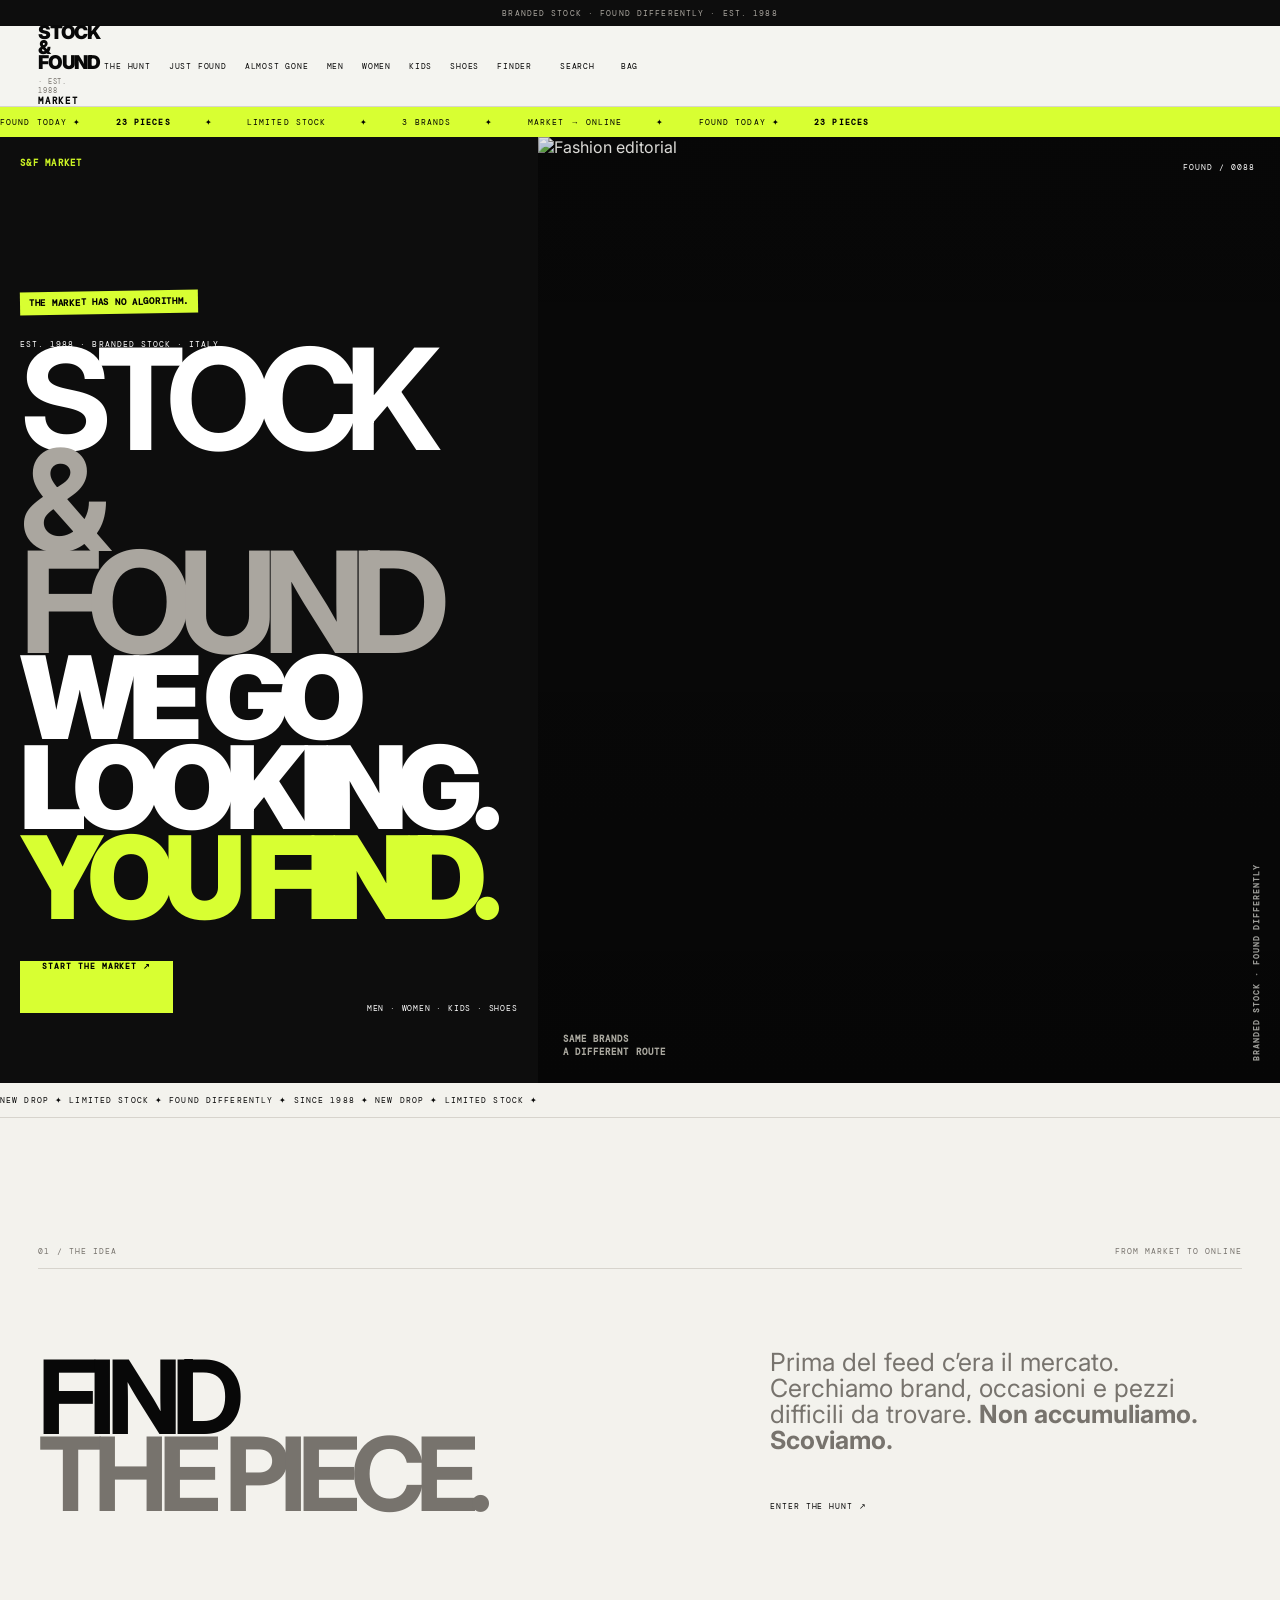
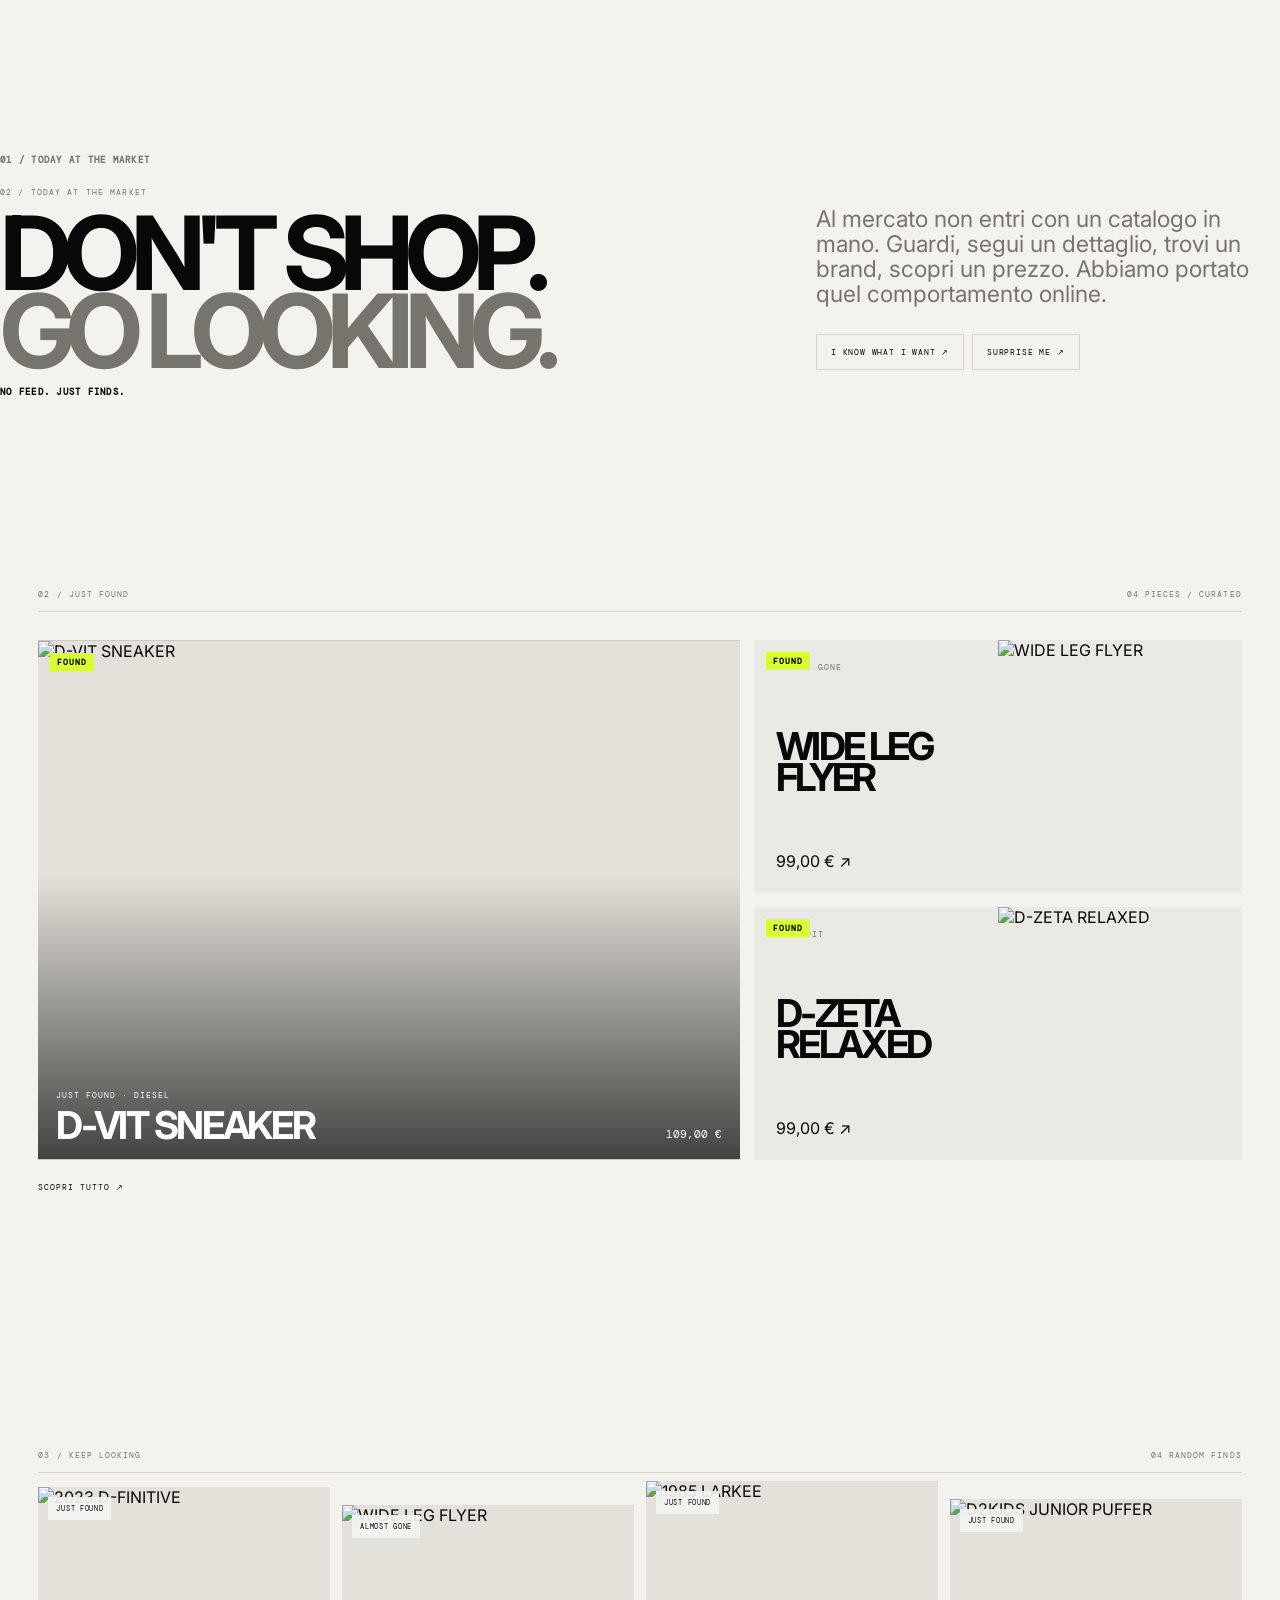
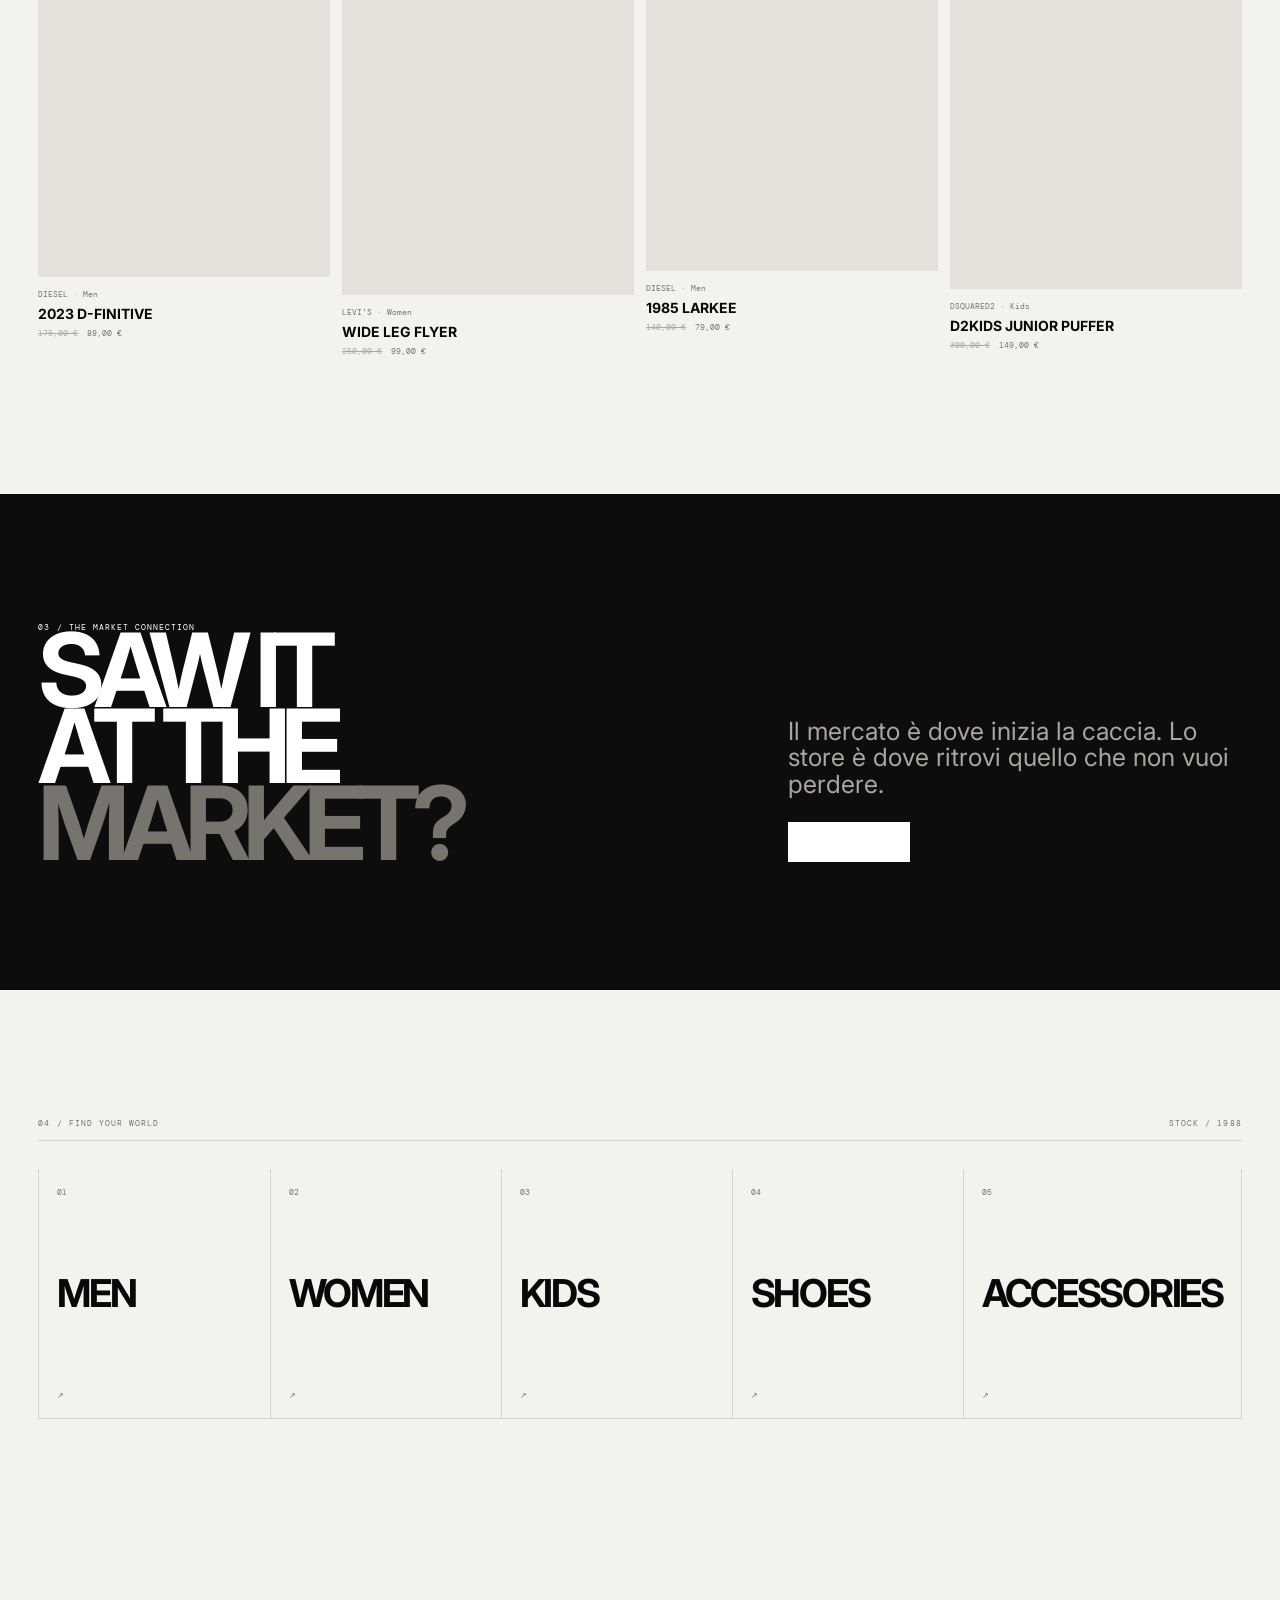
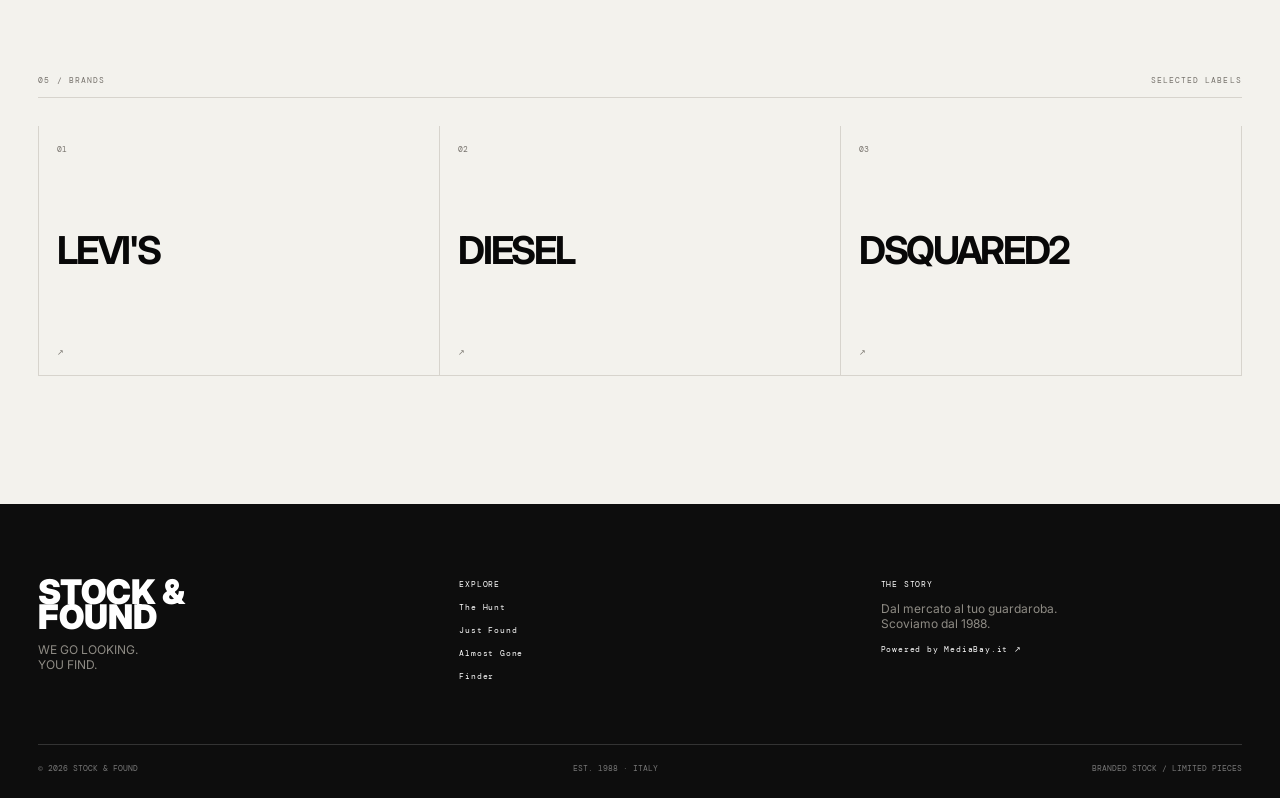
==== index.html @ 5abc628b "Remove standalone 88 brand code" ====
<!doctype html><html lang="it"><head><meta charset="utf-8"><meta name="viewport" content="width=device-width,initial-scale=1,viewport-fit=cover"><meta name="description" content="STOCK & FOUND 88 — Branded stock. Found differently."><title>STOCK & FOUND 88 — Found Differently</title><link rel="stylesheet" href="styles.css?v=88.10"><link rel="stylesheet" href="market.css?v=89.1"><link rel="stylesheet" href="market-v2.css?v=90.1"><link rel="stylesheet" href="personality-01.css?v=91.1"><link rel="stylesheet" href="home-market-v1.css?v=92.1"><link rel="stylesheet" href="no-88.css?v=93.1"></head><body data-page="home"><div id="header"></div><main><section class="hero"><div class="hero-copy"><div class="eyebrow">EST. 1988 · BRANDED STOCK · ITALY</div><div><h1>STOCK<br><span>&amp; FOUND <em>88</em></span></h1><p>WE GO LOOKING.<br><strong>YOU FIND.</strong></p></div><div class="hero-bottom"><a class="btn light" href="shop.html">START THE HUNT ↗</a><span>MEN · WOMEN · KIDS · SHOES</span></div></div><a class="hero-img" href="shop.html"><img src="https://images.unsplash.com/photo-1529139574466-a303027c1d8b?auto=format&amp;fit=crop&amp;w=1800&amp;q=90" alt="Fashion editorial"><span class="hero-code">FOUND / 0088</span><span class="hero-tag">SAME BRANDS<br>A DIFFERENT ROUTE</span></a></section><div class="marquee"><div>NEW DROP ✦ LIMITED STOCK ✦ FOUND DIFFERENTLY ✦ SINCE 1988 ✦ NEW DROP ✦ LIMITED STOCK ✦</div></div><section class="section wrap"><div class="line"><span>01 / THE IDEA</span><span>FROM MARKET TO ONLINE</span></div><div class="manifesto"><div><h2>FIND<br><em>THE PIECE.</em></h2></div><div><p>Prima del feed c’era il mercato. Cerchiamo brand, occasioni e pezzi difficili da trovare. <strong>Non accumuliamo. Scoviamo.</strong></p><a class="arrow" href="shop.html">ENTER THE HUNT ↗</a></div></div></section><section class="section wrap drop"><div class="line"><span>02 / JUST FOUND</span><span id="featuredCount">00 PIECES</span></div><div id="featured" class="grid"></div><div><a class="arrow" href="shop.html">SCOPRI TUTTO ↗</a></div></section><section class="darkband"><div class="wrap darkband-inner"><div><div class="eyebrow">03 / THE MARKET CONNECTION</div><h2>SAW IT<br>AT THE <em>MARKET?</em></h2></div><div><p>Il mercato è dove inizia la caccia. Lo store è dove ritrovi quello che non vuoi perdere.</p><a class="btn light" href="shop.html">KEEP LOOKING ↗</a></div></div></section><section class="section wrap"><div class="line"><span>04 / FIND YOUR WORLD</span><span>STOCK / 1988</span></div><div class="category-grid"><a href="shop.html?cat=Men"><span>01</span><b>MEN</b><i>↗</i></a><a href="shop.html?cat=Women"><span>02</span><b>WOMEN</b><i>↗</i></a><a href="shop.html?cat=Kids"><span>03</span><b>KIDS</b><i>↗</i></a><a href="shop.html?cat=Shoes"><span>04</span><b>SHOES</b><i>↗</i></a><a href="shop.html?cat=Accessories"><span>05</span><b>ACCESSORIES</b><i>↗</i></a></div></section><section class="section wrap"><div class="line"><span>05 / BRANDS</span><span>SELECTED LABELS</span></div><div id="brandWall" class="category-grid" style="grid-template-columns:repeat(3,1fr)"></div></section><section class="split"><div class="image"><img src="https://images.unsplash.com/photo-1551488831-00ddcb6c6bd3?auto=format&amp;fit=crop&amp;w=1400&amp;q=88" alt="Clothing rack"></div><div class="copy"><div class="eyebrow">06 / SINCE 1988</div><h2>CERCARE.<br>TROVARE.<br><em>SELEZIONARE.</em></h2><p>Dal 1988 cerchiamo cose che meritano di essere trovate. A volte al mercato. A volte online. La caccia è la stessa.</p><span class="stamp">WE GO LOOKING / YOU FIND / EST. 1988</span></div></section><section class="closing wrap"><div class="eyebrow">07 / STOCK &amp; FOUND 88</div><h2>GOOD BRANDS.<br><em>BETTER FINDS.</em></h2><p>Non sai cosa stai cercando? Perfetto. È spesso così che trovi qualcosa di meglio.</p><a class="btn dark" href="finder.html">OPEN THE FINDER ↗</a></section><section class="newsletter"><div class="wrap newsletter-inner"><div><div class="eyebrow">08 / THE FIND LIST</div><h2>DON’T MISS<br>THE NEXT FIND.</h2><p>Nuovi finds, pezzi limitati e cose che spariscono velocemente.</p></div><form id="newsletterForm"><label>EMAIL<input type="email" required placeholder="your@email.com"></label><button class="btn light" type="submit">SHOW ME THE FINDS ↗</button><small id="newsletterMsg"></small></form></div></section></main><div id="footer"></div><div id="overlay" class="overlay"></div><aside id="cart" class="cart"></aside><script src="js/app.js?v=88.10"></script><script src="js/market.js?v=89.1"></script><script src="js/market-v2.js?v=90.1"></script><script src="js/personality-01.js?v=91.1"></script><script src="js/home-market-v1.js?v=92.1"></script><script src="js/no-88.js?v=93.1"></script></body></html>
---- styles.css ----
@import url('https://fonts.googleapis.com/css2?family=DM+Mono:wght@400;500&family=Inter:wght@400;600;700;800;900&display=swap');
:root{--paper:#f4f4f0;--ink:#0d0d0d;--muted:#77736d;--line:#d7d4cd;--soft:#ebe9e3;--pad:clamp(16px,3vw,48px);--max:1500px}*{box-sizing:border-box}html{scroll-behavior:smooth}body{margin:0;background:var(--paper);color:var(--ink);font-family:Inter,Arial,sans-serif}body.lock{overflow:hidden}a{color:inherit;text-decoration:none}button,input,select,textarea{font:inherit}.wrap{width:min(calc(100% - 2*var(--pad)),var(--max));margin:auto}.utility{background:var(--ink);color:#aaa69f;padding:8px var(--pad);text-align:center;font:8px 'DM Mono';letter-spacing:.14em}.header{position:sticky;top:0;z-index:50;background:rgba(244,244,240,.96);backdrop-filter:blur(14px);border-bottom:1px solid var(--line)}.head{width:min(calc(100% - 2*var(--pad)),var(--max));margin:auto;min-height:76px;display:grid;grid-template-columns:44px auto 1fr auto;gap:22px;align-items:center}.menu{display:none;border:0;background:none;font-size:20px}.logo{font-weight:900;font-size:19px;line-height:.78;letter-spacing:-.07em}.logo small{display:block;margin-top:7px;font:7px 'DM Mono';letter-spacing:.1em;color:var(--muted)}.nav{display:flex;justify-content:flex-end;gap:18px;flex-wrap:wrap}.nav a,.actions button{border:0;background:none;font:8px 'DM Mono';letter-spacing:.1em}.actions{display:flex;gap:14px}.hero{display:grid;grid-template-columns:42% 58%;min-height:calc(100svh - 76px)}.hero-copy{padding:clamp(28px,4vw,70px) var(--pad);background:var(--ink);color:#fff;display:flex;flex-direction:column;justify-content:space-between}.eyebrow,.line{font:8px 'DM Mono';letter-spacing:.13em}.hero h1{font-size:clamp(70px,11vw,180px);line-height:.72;letter-spacing:-.1em;margin:0}.hero h1 span{color:#aaa69f}.hero h1 em{font-style:normal;color:#fff}.hero-copy p{font-size:clamp(20px,2.2vw,34px);line-height:.95;max-width:580px;margin:35px 0}.hero-copy p strong{color:#aaa69f}.hero-bottom{display:flex;justify-content:space-between;gap:20px;align-items:end;font:8px 'DM Mono';letter-spacing:.1em}.hero-img{position:relative;overflow:hidden}.hero-img img{width:100%;height:100%;object-fit:cover;filter:saturate(.82)}.hero-img:after{content:'';position:absolute;inset:0;background:linear-gradient(180deg,rgba(0,0,0,.1),transparent 45%,rgba(0,0,0,.25))}.hero-code,.hero-tag{position:absolute;z-index:2;color:#fff;font:8px 'DM Mono';letter-spacing:.12em}.hero-code{top:25px;right:25px}.hero-tag{bottom:25px;left:25px}.btn{display:inline-flex;justify-content:center;gap:12px;padding:15px 18px;border:0;font:8px 'DM Mono';letter-spacing:.12em}.btn.light{background:#fff}.btn.dark{background:var(--ink);color:#fff}.marquee{overflow:hidden;white-space:nowrap;border-bottom:1px solid var(--line)}.marquee div{display:inline-block;padding:12px 0;font:8px 'DM Mono';letter-spacing:.14em;animation:m 30s linear infinite}@keyframes m{to{transform:translateX(-50%)}}.section{padding:clamp(75px,10vw,145px) 0}.line{display:flex;justify-content:space-between;border-bottom:1px solid var(--line);padding-bottom:12px;color:var(--muted)}.manifesto{display:grid;grid-template-columns:1fr .75fr;gap:8vw;margin-top:55px;align-items:end}.manifesto h2,.darkband h2,.split h2,.closing h2,.finder h1{font-size:clamp(60px,8vw,130px);line-height:.75;letter-spacing:-.09em;margin:0}.manifesto h2 em,.darkband h2 em,.split h2 em,.closing h2 em,.finder h1 em{font-style:normal;color:var(--muted)}.manifesto p,.darkband p,.split p,.finder-copy p{font-size:clamp(18px,2vw,25px);line-height:1.05;color:var(--muted)}.arrow{display:inline-block;margin-top:22px;font:8px 'DM Mono';letter-spacing:.12em}.grid{display:grid;grid-template-columns:repeat(4,1fr);gap:14px}.drop .grid{margin-top:40px}.media{position:relative;aspect-ratio:4/5;background:#e4e1da;overflow:hidden}.media img{width:100%;height:100%;object-fit:cover;transition:.5s}.card:hover img{transform:scale(1.04)}.badge{position:absolute;left:10px;top:10px;background:rgba(244,244,240,.92);padding:7px 8px;font:7px 'DM Mono';letter-spacing:.1em}.meta{padding:12px 0 28px}.meta small,.meta span{display:block;font:8px 'DM Mono';color:var(--muted)}.meta strong{display:block;margin:6px 0;font-size:14px}.meta del{margin-right:9px;color:#aaa}.darkband{background:var(--ink);color:#fff;padding:clamp(80px,10vw,150px) 0}.darkband-inner{display:grid;grid-template-columns:1fr .7fr;gap:8vw;align-items:end}.darkband p{color:#aaa69f}.category-grid{display:grid;grid-template-columns:repeat(5,1fr);border-left:1px solid var(--line);margin-top:28px}.category-grid a{min-height:250px;padding:18px;border-right:1px solid var(--line);border-bottom:1px solid var(--line);display:flex;flex-direction:column;justify-content:space-between}.category-grid span,.category-grid i{font:8px 'DM Mono';color:var(--muted)}.category-grid b{font-size:clamp(22px,3vw,44px);letter-spacing:-.06em}.split{display:grid;grid-template-columns:1fr 1fr}.split .image{min-height:680px}.split .image img{width:100%;height:100%;object-fit:cover}.split .copy{padding:clamp(55px,8vw,120px);background:var(--soft);display:flex;flex-direction:column;justify-content:center}.stamp{margin-top:45px;font:8px 'DM Mono';letter-spacing:.12em;color:var(--muted)}.closing{padding:clamp(80px,11vw,160px)}.newsletter{background:var(--ink);color:#fff;padding:clamp(80px,10vw,150px)}.newsletter-inner{display:grid;grid-template-columns:1fr .7fr;gap:8vw;align-items:end}.newsletter h2{font-size:clamp(58px,8vw,125px);line-height:.76;letter-spacing:-.08em}.newsletter p{color:#aaa69f;font-size:20px}.newsletter form{display:grid;gap:20px}.newsletter label,.checkout label,.finder-form label{font:8px 'DM Mono';letter-spacing:.1em}.newsletter input,.checkout input,.checkout textarea,.finder-form select,.finder-form input{width:100%;border:0;border-bottom:1px solid #555;background:transparent;padding:13px 0;outline:0}.newsletter input{color:#fff}.foot{background:#0d0d0d;color:#fff;padding:75px var(--pad) 25px}.footgrid{width:min(100%,var(--max));margin:auto;display:grid;grid-template-columns:1fr 1fr 1fr;gap:60px}.footbrand{font-weight:900;font-size:34px;line-height:.75}.foot p{color:#8e8b84;font-size:12px}.foot small,.foot a{display:block;font:8px 'DM Mono';letter-spacing:.1em}.foot a{margin-top:13px}.footbottom{width:min(100%,var(--max));margin:60px auto 0;border-top:1px solid #333;padding-top:18px;display:flex;justify-content:space-between;color:#777;font:8px 'DM Mono'}.overlay{position:fixed;inset:0;background:rgba(0,0,0,.45);z-index:90;opacity:0;visibility:hidden}.overlay.open{opacity:1;visibility:visible}.cart{position:fixed;z-index:100;right:0;top:0;width:min(440px,100%);height:100dvh;background:var(--paper);transform:translateX(100%);transition:.35s;padding:25px;display:flex;flex-direction:column}.cart.open{transform:none}.carttop{display:flex;justify-content:space-between;border-bottom:1px solid var(--line);padding-bottom:16px;font:9px 'DM Mono'}.carttop button{border:0;background:none}.cartlist{flex:1;overflow:auto;padding:20px 0}.cartitem{display:grid;grid-template-columns:76px 1fr;gap:14px;margin-bottom:20px}.cartitem img{width:76px;height:96px;object-fit:cover}.cartitem small,.cartitem span{display:block;font:8px 'DM Mono';color:var(--muted)}.cartitem strong{display:block;margin:5px 0;font-size:13px}.cartbottom{border-top:1px solid var(--line);padding-top:18px}.carttotal{display:flex;justify-content:space-between;font:9px 'DM Mono';margin-bottom:15px}.cartbottom .btn{width:100%}.shop-page,.checkout{padding-top:65px}.shop-title{display:grid;grid-template-columns:1fr .5fr;gap:8vw;align-items:end;padding:50px 0 45px}.shop-title h1{font-size:clamp(80px,12vw,180px);line-height:.73;letter-spacing:-.095em}.shop-title p{font-size:20px;color:var(--muted)}.filters{display:flex;flex-wrap:wrap;gap:8px}.filter{border:1px solid var(--line);background:transparent;padding:10px 13px;font:8px 'DM Mono'}.filter.active,.filter:hover{background:var(--ink);color:#fff}.shop-tools{border-top:1px solid var(--line);border-bottom:1px solid var(--line);padding:13px 0;display:flex;justify-content:space-between;font:8px 'DM Mono';color:var(--muted)}.product{display:grid;grid-template-columns:1.1fr .9fr;gap:8vw;padding:25px 0 120px}.product-image{min-height:720px;background:#e4e1da}.product-image img{width:100%;height:100%;min-height:720px;object-fit:cover}.product-info{padding-top:30px;position:sticky;top:110px;height:max-content}.product-info h1{font-size:clamp(42px,6vw,86px);line-height:.82;letter-spacing:-.075em}.price{font:14px 'DM Mono';border-bottom:1px solid var(--line);padding-bottom:20px}.price del{color:#888;margin-left:10px}.sizes{display:flex;gap:6px;flex-wrap:wrap}.size{min-width:48px;padding:12px;border:1px solid var(--line);background:transparent;font:9px 'DM Mono'}.size.active{background:var(--ink);color:#fff}.add{width:100%;padding:18px;background:var(--ink);color:#fff;border:0;font:9px 'DM Mono';letter-spacing:.11em}.note{margin-top:18px;padding-top:18px;border-top:1px solid var(--line);font:8px/1.5 'DM Mono';color:var(--muted)}.finder{padding:clamp(80px,11vw,155px) 0;background:var(--soft)}.finder-grid{display:grid;grid-template-columns:1.15fr .85fr;gap:8vw;margin-top:48px}.finder-form{display:grid;grid-template-columns:1fr 1fr;gap:12px;margin-top:30px}.finder-form .full{grid-column:1/-1}.finder-result{margin-top:20px;font:9px 'DM Mono';color:var(--muted)}.search-panel{position:fixed;left:0;right:0;top:84px;z-index:79;background:rgba(244,244,240,.98);padding:25px var(--pad);border-bottom:1px solid var(--line);transform:translateY(-120%);opacity:0;pointer-events:none;transition:.35s}.search-panel.open{transform:none;opacity:1;pointer-events:auto}.search-inner{width:min(100%,var(--max));margin:auto;display:flex;border-bottom:1px solid var(--ink);padding-bottom:14px}.search-inner input{flex:1;border:0;background:transparent;outline:0;font-size:clamp(24px,4vw,55px);font-weight:700}.search-inner button{border:0;background:none;font:8px 'DM Mono'}.search-results{width:min(100%,var(--max));margin:18px auto;display:grid;grid-template-columns:repeat(4,1fr);gap:12px}.search-results a{display:grid;grid-template-columns:55px 1fr;gap:10px}.search-results img{width:55px;height:68px;object-fit:cover}.search-results small,.search-results span{display:block;font:7px 'DM Mono';color:var(--muted)}.mobile-menu{position:fixed;inset:0;z-index:9999;background:var(--paper);padding:88px 24px 30px;display:flex;flex-direction:column;transform:translateX(100%);visibility:hidden;opacity:0;transition:.35s;overflow:auto}.mobile-menu.open{transform:none;visibility:visible;opacity:1}.mobile-menu a{padding:17px 0;border-bottom:1px solid var(--line);font:900 clamp(28px,8vw,48px)/.9 Inter;letter-spacing:-.06em}.mobile-menu-top{position:absolute;top:24px;left:24px;right:24px;display:flex;justify-content:space-between;font:8px 'DM Mono'}.mobile-menu-top button{border:0;background:none;font:8px 'DM Mono'}
@media(max-width:900px){.head{grid-template-columns:40px 1fr auto}.menu{display:block}.nav{display:none}.hero{grid-template-columns:1fr}.hero-copy{min-height:550px}.hero-img{height:68svh;min-height:450px}.grid{grid-template-columns:repeat(2,1fr)}.manifesto,.darkband-inner,.shop-title,.product,.newsletter-inner,.finder-grid,.split{grid-template-columns:1fr}.category-grid{grid-template-columns:repeat(2,1fr)}.footgrid{grid-template-columns:1fr 1fr}.product-info{position:static}.product-image,.product-image img{min-height:550px}.search-results{grid-template-columns:repeat(2,1fr)}}@media(max-width:600px){.hero h1{font-size:clamp(62px,19vw,105px)}.hero-copy p{font-size:20px}.hero-bottom{display:block}.hero-bottom .btn{margin-bottom:18px}.hero-img{height:62svh;min-height:430px}.grid{gap:8px}.manifesto h2,.darkband h2,.split h2,.closing h2,.finder h1{font-size:clamp(58px,17vw,96px)}.category-grid a{min-height:155px;padding:13px}.split .image{min-height:430px}.split .copy{min-height:500px}.footgrid{grid-template-columns:1fr}.footbottom{flex-direction:column}.shop-page,.checkout{padding-top:40px}.shop-title{padding:35px 0}.shop-title h1{font-size:clamp(72px,22vw,120px)}.product-image,.product-image img{min-height:480px}.product-info h1{font-size:52px}.finder-form{grid-template-columns:1fr}.finder-form .full{grid-column:auto}.search-results{grid-template-columns:1fr}.search-inner input{font-size:28px}}
---- market.css ----
/* STOCK & FOUND 88 — MARKET EXPERIENCE V1
   A market-inspired interaction layer: discovery, curiosity, choice reduction,
   progressive disclosure and truthful inventory cues. No fake urgency/social proof.
*/
.market-pulse{border-bottom:1px solid var(--line);background:#ebe9e3;overflow:hidden}
.market-pulse-track{width:max-content;display:flex;gap:34px;padding:10px 0;font:8px 'DM Mono';letter-spacing:.14em;animation:sf88-marquee 32s linear infinite}
.market-pulse-track b{color:var(--ink)}
@keyframes sf88-marquee{to{transform:translateX(-35%)}}

.market-intro{padding:clamp(55px,8vw,110px) 0 30px}
.market-intro-grid{display:grid;grid-template-columns:1fr .65fr;gap:8vw;align-items:end}
.market-kicker{font:8px 'DM Mono';letter-spacing:.14em;color:var(--muted);margin-bottom:18px}
.market-intro h2{font-size:clamp(55px,8vw,125px);line-height:.76;letter-spacing:-.09em;margin:0}
.market-intro h2 em{font-style:normal;color:var(--muted)}
.market-intro p{font-size:clamp(17px,1.8vw,23px);line-height:1.08;color:var(--muted);margin:0}
.market-actions{display:flex;flex-wrap:wrap;gap:8px;margin-top:28px}
.market-action{border:1px solid var(--line);padding:12px 14px;font:8px 'DM Mono';letter-spacing:.1em;background:transparent}
.market-action:hover,.market-action.active{background:var(--ink);color:#fff;border-color:var(--ink)}

.market-table{display:grid;grid-template-columns:1.18fr .82fr;gap:14px;margin-top:28px}
.market-stall{position:relative;background:#e4e1da;overflow:hidden;min-height:520px}
.market-stall img{width:100%;height:100%;object-fit:cover;transition:transform .7s cubic-bezier(.2,.7,.2,1)}
.market-stall:hover img{transform:scale(1.035)}
.market-stall-copy{position:absolute;left:18px;right:18px;bottom:18px;z-index:2;color:#fff;display:flex;justify-content:space-between;align-items:end;gap:20px}
.market-stall:after{content:'';position:absolute;inset:0;background:linear-gradient(180deg,transparent 45%,rgba(0,0,0,.7))}
.market-stall-copy>*{position:relative;z-index:3}
.market-stall-copy small{font:8px 'DM Mono';letter-spacing:.12em}
.market-stall-copy strong{display:block;font-size:clamp(25px,3vw,48px);line-height:.85;letter-spacing:-.06em;margin-top:7px}
.market-stall-copy .price{font:11px 'DM Mono';border:0;padding:0;white-space:nowrap}
.market-stack{display:grid;grid-template-rows:1fr 1fr;gap:14px}
.market-tile{position:relative;display:grid;grid-template-columns:1fr 1fr;background:var(--soft);overflow:hidden;min-height:253px}
.market-tile .tile-copy{padding:22px;display:flex;flex-direction:column;justify-content:space-between}
.market-tile .tile-copy small{font:8px 'DM Mono';color:var(--muted);letter-spacing:.12em}
.market-tile .tile-copy strong{font-size:clamp(28px,3vw,52px);line-height:.8;letter-spacing:-.07em}
.market-tile .tile-copy em{font-style:normal;color:var(--muted)}
.market-tile img{width:100%;height:100%;object-fit:cover;min-height:100%}
.market-tile a{font:8px 'DM Mono';letter-spacing:.1em}
.market-rail{display:grid;grid-template-columns:repeat(4,1fr);gap:12px;margin-top:14px}
.market-rail .card .media{aspect-ratio:3/4}
.market-rail .card:nth-child(2){transform:translateY(18px)}
.market-rail .card:nth-child(3){transform:translateY(-6px)}
.market-rail .card:nth-child(4){transform:translateY(12px)}

.hunt-tools{position:sticky;top:76px;z-index:40;background:rgba(244,244,240,.94);backdrop-filter:blur(12px);border-top:1px solid var(--line);border-bottom:1px solid var(--line);margin-left:calc(-1 * var(--pad));margin-right:calc(-1 * var(--pad));padding:10px var(--pad);display:flex;align-items:center;justify-content:space-between;gap:14px}
.hunt-tools .chips{display:flex;gap:7px;overflow:auto;scrollbar-width:none}
.hunt-tools .chips::-webkit-scrollbar{display:none}
.hunt-chip{white-space:nowrap;border:1px solid var(--line);background:transparent;padding:9px 11px;font:8px 'DM Mono';letter-spacing:.08em}
.hunt-chip.active,.hunt-chip:hover{background:var(--ink);color:#fff;border-color:var(--ink)}
.shuffle{border:0;background:var(--ink);color:#fff;padding:10px 13px;font:8px 'DM Mono';letter-spacing:.1em;white-space:nowrap}
.market-empty{padding:80px 0;text-align:center}
.market-empty strong{display:block;font-size:52px;letter-spacing:-.07em}
.market-empty span{display:block;margin-top:12px;color:var(--muted);font:9px 'DM Mono'}

.finder-modes{display:grid;grid-template-columns:repeat(3,1fr);gap:8px;margin:30px 0}
.finder-mode{border:1px solid var(--line);padding:18px;background:transparent;text-align:left;cursor:pointer}
.finder-mode strong{display:block;font-size:20px;letter-spacing:-.05em}
.finder-mode small{display:block;margin-top:8px;font:8px/1.4 'DM Mono';color:var(--muted)}
.finder-mode.active{background:var(--ink);color:#fff;border-color:var(--ink)}
.finder-mode.active small{color:#aaa69f}
.finder-surprise{margin-top:12px;width:100%;border:1px dashed var(--muted);background:transparent;padding:16px;font:8px 'DM Mono';letter-spacing:.12em}

.market-proof{border-top:1px solid var(--line);border-bottom:1px solid var(--line);margin-top:30px;display:grid;grid-template-columns:repeat(3,1fr)}
.market-proof div{padding:18px;border-right:1px solid var(--line)}
.market-proof div:last-child{border-right:0}
.market-proof b{display:block;font-size:20px;letter-spacing:-.04em}
.market-proof small{font:8px 'DM Mono';color:var(--muted);line-height:1.5}

@media(max-width:900px){
 .market-intro-grid,.market-table{grid-template-columns:1fr}
 .market-stall{min-height:500px}
 .market-stack{grid-template-rows:auto auto}
 .market-rail{grid-template-columns:repeat(2,1fr)}
 .market-rail .card:nth-child(n){transform:none}
 .hunt-tools{top:76px}
 .finder-modes{grid-template-columns:1fr}
 .market-proof{grid-template-columns:1fr}
 .market-proof div{border-right:0;border-bottom:1px solid var(--line)}
 .market-proof div:last-child{border-bottom:0}
}
---- market-v2.css ----
/* STOCK & FOUND 88 — MARKET EXPERIENCE V2
   Mobile-first art direction + bottom-home responsive repair.
   Loaded after existing styles/market layers.
*/

:root{
  --sf-paper:#f4f4f0;
  --sf-ink:#0b0b0b;
  --sf-line:#d7d6cf;
  --sf-soft:#e8e7e1;
}

html,body{
  width:100%!important;
  max-width:100%!important;
  overflow-x:hidden!important;
  background:var(--sf-paper)!important;
}

body.sf88-market-v2 main{
  width:100%!important;
  max-width:none!important;
  overflow:hidden!important;
}

/* ---------- GLOBAL RHYTHM ---------- */

body.sf88-market-v2 .categories,
body.sf88-market-v2 .brand-wall,
body.sf88-market-v2 .split,
body.sf88-market-v2 .closing,
body.sf88-market-v2 .newsletter{
  position:relative!important;
  width:100%!important;
  max-width:none!important;
  box-sizing:border-box!important;
}

body.sf88-market-v2 .categories,
body.sf88-market-v2 .brand-wall{
  padding-left:20px!important;
  padding-right:20px!important;
}

/* ---------- CATEGORY GRID ---------- */

body.sf88-market-v2 .categories{
  padding-top:clamp(58px,9vw,110px)!important;
  padding-bottom:clamp(74px,10vw,130px)!important;
}

body.sf88-market-v2 .categories::before{
  content:"04 / SHOP THE TERRITORY";
  display:block;
  font:700 9px/1.2 "DM Mono",monospace;
  letter-spacing:.14em;
  margin-bottom:24px;
  color:#77756f;
}

body.sf88-market-v2 .categories .category-grid,
body.sf88-market-v2 .categories .categories-grid{
  width:100%!important;
  max-width:100%!important;
}

body.sf88-market-v2 .categories a{
  min-width:0!important;
  box-sizing:border-box!important;
}

/* ---------- BRANDS / ARCHIVE ---------- */

body.sf88-market-v2 .brand-wall{
  padding-top:0!important;
  padding-bottom:clamp(82px,11vw,140px)!important;
}

body.sf88-market-v2 .brand-wall::before{
  content:"05 / SELECTED LABELS";
  display:block;
  font:700 9px/1.2 "DM Mono",monospace;
  letter-spacing:.14em;
  margin-bottom:28px;
  color:#77756f;
}

body.sf88-market-v2 .brand-wall::after{
  content:"ARCHIVE / 88";
  position:absolute;
  top:0;
  right:20px;
  font:700 9px/1.2 "DM Mono",monospace;
  letter-spacing:.14em;
  color:#77756f;
}

body.sf88-market-v2 .brand-grid,
body.sf88-market-v2 .brands-grid{
  width:100%!important;
  max-width:100%!important;
  display:grid!important;
  grid-template-columns:repeat(3,minmax(0,1fr))!important;
  gap:0!important;
  border-top:1px solid var(--sf-line)!important;
  border-left:1px solid var(--sf-line)!important;
}

body.sf88-market-v2 .brand-grid>a,
body.sf88-market-v2 .brands-grid>a,
body.sf88-market-v2 .brand-grid .brand,
body.sf88-market-v2 .brands-grid .brand{
  min-width:0!important;
  min-height:clamp(180px,22vw,310px)!important;
  border-right:1px solid var(--sf-line)!important;
  border-bottom:1px solid var(--sf-line)!important;
  display:flex!important;
  flex-direction:column!important;
  justify-content:space-between!important;
  box-sizing:border-box!important;
  padding:18px!important;
  position:relative!important;
  overflow:hidden!important;
}

body.sf88-market-v2 .brand-grid>a::after,
body.sf88-market-v2 .brands-grid>a::after{
  content:"↗";
  position:absolute;
  left:18px;
  bottom:16px;
  font:500 13px/1 Arial,sans-serif;
  opacity:.55;
}

body.sf88-market-v2 .brand-grid>a::before,
body.sf88-market-v2 .brands-grid>a::before{
  counter-increment:sfbrand;
  content:"0" counter(sfbrand);
  position:absolute;
  top:18px;
  right:18px;
  font:700 9px/1 "DM Mono",monospace;
  color:#77756f;
}

body.sf88-market-v2 .brand-grid,
body.sf88-market-v2 .brands-grid{
  counter-reset:sfbrand;
}

body.sf88-market-v2 .brand-grid>a:hover,
body.sf88-market-v2 .brands-grid>a:hover{
  background:#0b0b0b!important;
  color:#f4f4f0!important;
}

body.sf88-market-v2 .brand-grid strong,
body.sf88-market-v2 .brands-grid strong,
body.sf88-market-v2 .brand-grid b,
body.sf88-market-v2 .brands-grid b{
  font-size:clamp(22px,3.3vw,52px)!important;
  line-height:.9!important;
  letter-spacing:-.06em!important;
  max-width:95%!important;
}

/* ---------- MARKET STORY ---------- */

body.sf88-market-v2 .split{
  margin:0!important;
  min-height:0!important;
  display:grid!important;
  grid-template-columns:minmax(0,1fr) minmax(0,1fr)!important;
  background:#e8e7e1!important;
  border-top:1px solid var(--sf-line)!important;
}

body.sf88-market-v2 .split::before{
  content:"06 / SINCE 1988";
  position:absolute;
  top:24px;
  left:20px;
  z-index:5;
  font:700 9px/1.2 "DM Mono",monospace;
  letter-spacing:.14em;
  color:#77756f;
}

body.sf88-market-v2 .split::after{
  content:"FND.088  /  MARKET → ONLINE";
  position:absolute;
  right:20px;
  bottom:24px;
  z-index:5;
  font:700 9px/1.2 "DM Mono",monospace;
  letter-spacing:.12em;
  color:#77756f;
}

body.sf88-market-v2 .split > *{
  min-width:0!important;
}

body.sf88-market-v2 .split .copy{
  order:1!important;
  box-sizing:border-box!important;
  padding:clamp(100px,10vw,150px) clamp(24px,5vw,80px) clamp(70px,8vw,110px)!important;
  display:flex!important;
  flex-direction:column!important;
  justify-content:center!important;
  position:relative!important;
}

body.sf88-market-v2 .split .copy::before{
  content:"WE GO LOOKING.";
  display:block;
  font:700 9px/1.2 "DM Mono",monospace;
  letter-spacing:.14em;
  margin-bottom:20px;
  color:#77756f;
}

body.sf88-market-v2 .split .copy h2{
  margin:0 0 22px!important;
  font-size:clamp(52px,7vw,118px)!important;
  line-height:.82!important;
  letter-spacing:-.075em!important;
  text-transform:uppercase!important;
}

body.sf88-market-v2 .split .copy p{
  max-width:440px!important;
  font-size:clamp(14px,1.4vw,18px)!important;
  line-height:1.45!important;
}

body.sf88-market-v2 .split .stamp{
  margin-top:28px!important;
  font:700 9px/1.4 "DM Mono",monospace!important;
  letter-spacing:.12em!important;
  text-transform:uppercase!important;
}

body.sf88-market-v2 .split > :not(.copy){
  order:2!important;
  min-height:clamp(420px,50vw,760px)!important;
  overflow:hidden!important;
  position:relative!important;
}

body.sf88-market-v2 .split img{
  width:100%!important;
  height:100%!important;
  min-height:100%!important;
  object-fit:cover!important;
  display:block!important;
  filter:saturate(.88) contrast(1.02)!important;
}

/* ---------- CLOSING ---------- */

body.sf88-market-v2 .closing{
  padding:clamp(90px,13vw,180px) 20px!important;
  background:#0b0b0b!important;
  color:#f4f4f0!important;
  overflow:hidden!important;
}

body.sf88-market-v2 .closing::before{
  content:"07 / THE FIND";
  position:absolute;
  top:24px;
  left:20px;
  font:700 9px/1.2 "DM Mono",monospace;
  letter-spacing:.14em;
  opacity:.55;
}

body.sf88-market-v2 .closing::after{
  content:"KEEP LOOKING / 88";
  position:absolute;
  right:20px;
  bottom:24px;
  font:700 9px/1.2 "DM Mono",monospace;
  letter-spacing:.14em;
  opacity:.55;
}

body.sf88-market-v2 .closing h2{
  max-width:1100px!important;
  margin:0 auto 26px!important;
  font-size:clamp(58px,11vw,170px)!important;
  line-height:.79!important;
  letter-spacing:-.08em!important;
  text-transform:uppercase!important;
}

body.sf88-market-v2 .closing p{
  max-width:500px!important;
  margin:0 auto 30px!important;
  font-size:15px!important;
  line-height:1.45!important;
}

body.sf88-market-v2 .closing .btn{
  margin-top:8px!important;
}

/* ---------- NEWSLETTER ---------- */

body.sf88-market-v2 .newsletter{
  padding:clamp(70px,9vw,120px) 20px!important;
}

body.sf88-market-v2 .newsletter::before{
  content:"08 / FIND LIST";
  display:block;
  margin-bottom:24px;
  font:700 9px/1.2 "DM Mono",monospace;
  letter-spacing:.14em;
  color:#77756f;
}

body.sf88-market-v2 .newsletter h2{
  font-size:clamp(46px,7vw,100px)!important;
  line-height:.84!important;
  letter-spacing:-.07em!important;
}

/* ---------- HARD MOBILE REPAIR ---------- */

@media (max-width:900px){
  body.sf88-market-v2 main,
  body.sf88-market-v2 main > section{
    width:100%!important;
    max-width:100%!important;
    margin-left:0!important;
    margin-right:0!important;
    box-sizing:border-box!important;
  }

  body.sf88-market-v2 .categories,
  body.sf88-market-v2 .brand-wall,
  body.sf88-market-v2 .newsletter{
    padding-left:20px!important;
    padding-right:20px!important;
  }

  body.sf88-market-v2 .brand-wall::after{
    right:20px;
  }

  body.sf88-market-v2 .brand-grid,
  body.sf88-market-v2 .brands-grid{
    grid-template-columns:1fr!important;
  }

  body.sf88-market-v2 .brand-grid>a,
  body.sf88-market-v2 .brands-grid>a,
  body.sf88-market-v2 .brand-grid .brand,
  body.sf88-market-v2 .brands-grid .brand{
    min-height:145px!important;
    padding:16px!important;
  }

  body.sf88-market-v2 .brand-grid strong,
  body.sf88-market-v2 .brands-grid strong,
  body.sf88-market-v2 .brand-grid b,
  body.sf88-market-v2 .brands-grid b{
    font-size:clamp(30px,9vw,46px)!important;
  }

  body.sf88-market-v2 .split{
    display:flex!important;
    flex-direction:column!important;
  }

  body.sf88-market-v2 .split .copy{
    order:1!important;
    min-height:0!important;
    padding:94px 20px 52px!important;
  }

  body.sf88-market-v2 .split .copy h2{
    font-size:clamp(58px,17vw,90px)!important;
    line-height:.78!important;
    margin-bottom:22px!important;
  }

  body.sf88-market-v2 .split .copy p{
    max-width:330px!important;
  }

  body.sf88-market-v2 .split > :not(.copy){
    order:2!important;
    width:100%!important;
    min-height:390px!important;
    height:62vw!important;
    max-height:520px!important;
  }

  body.sf88-market-v2 .split img{
    width:100%!important;
    height:100%!important;
    object-fit:cover!important;
  }

  body.sf88-market-v2 .split::after{
    bottom:auto;
    top:calc(94px + 310px);
    right:20px;
  }

  body.sf88-market-v2 .closing{
    padding:90px 20px 100px!important;
  }

  body.sf88-market-v2 .closing h2{
    font-size:clamp(60px,17vw,94px)!important;
    line-height:.78!important;
  }

  body.sf88-market-v2 .newsletter{
    padding-top:76px!important;
    padding-bottom:80px!important;
  }
}

@media (max-width:430px){
  body.sf88-market-v2 .categories{
    padding-top:54px!important;
    padding-bottom:72px!important;
  }

  body.sf88-market-v2 .brand-wall{
    padding-bottom:74px!important;
  }

  body.sf88-market-v2 .brand-grid>a,
  body.sf88-market-v2 .brands-grid>a{
    min-height:132px!important;
  }

  body.sf88-market-v2 .split .copy{
    padding-top:88px!important;
  }

  body.sf88-market-v2 .split > :not(.copy){
    min-height:330px!important;
    height:82vw!important;
  }

  body.sf88-market-v2 .split::after{
    top:calc(88px + 265px);
    font-size:8px;
  }

  body.sf88-market-v2 .closing{
    padding-top:82px!important;
  }
}
---- personality-01.css ----
/* STOCK & FOUND 88 — PERSONALITY / ART DIRECTION 01
   Goal: stop looking like a generic fashion template.
   This layer introduces a proprietary "market archive" visual language.
*/

:root{
  --sf-black:#080808;
  --sf-paper:#f3f2ed;
  --sf-acid:#d7ff32;
  --sf-red:#ff4a2f;
  --sf-gray:#a7a59e;
  --sf-rule:#cfcfc7;
}

html,body{
  background:var(--sf-paper)!important;
  color:var(--sf-black)!important;
  overflow-x:hidden!important;
}

body.sf-personality{
  --sf-display:Inter,Arial,sans-serif;
}

/* ---------- BRAND SIGNATURE ---------- */

body.sf-personality .hero{
  position:relative!important;
  isolation:isolate!important;
}

body.sf-personality .hero::before{
  content:"S&F / 88";
  position:absolute;
  z-index:9;
  left:20px;
  top:22px;
  font:900 10px/1 "DM Mono",monospace;
  letter-spacing:.12em;
  mix-blend-mode:difference;
  color:white;
}

body.sf-personality .hero::after{
  content:"FOUND / NOT ORDERED";
  position:absolute;
  z-index:9;
  right:20px;
  bottom:24px;
  writing-mode:vertical-rl;
  transform:rotate(180deg);
  font:900 9px/1 "DM Mono",monospace;
  letter-spacing:.16em;
  mix-blend-mode:difference;
  color:white;
}

/* Kill the generic centered-hero feeling */
body.sf-personality .hero-copy{
  position:relative!important;
  z-index:3!important;
}

body.sf-personality .hero-copy::before{
  content:"THE MARKET HAS NO ALGORITHM.";
  display:block;
  width:max-content;
  max-width:90%;
  padding:7px 9px;
  margin-bottom:24px;
  background:var(--sf-acid);
  color:#000;
  transform:rotate(-1.5deg);
  font:900 9px/1 "DM Mono",monospace;
  letter-spacing:.08em;
}

body.sf-personality .hero-copy p{
  font-size:clamp(45px,7vw,110px)!important;
  line-height:.82!important;
  letter-spacing:-.075em!important;
  text-transform:uppercase!important;
}

body.sf-personality .hero-tag{
  font:900 9px/1.25 "DM Mono",monospace!important;
  letter-spacing:.1em!important;
}

/* ---------- MARKET STAMPS ---------- */

body.sf-personality .market-pulse{
  background:var(--sf-black)!important;
  color:var(--sf-acid)!important;
  border:0!important;
}

body.sf-personality .market-pulse *{
  color:inherit!important;
}

body.sf-personality .market-intro{
  position:relative!important;
}

body.sf-personality .market-intro::after{
  content:"NO FEED. JUST FINDS.";
  display:block;
  margin-top:18px;
  font:900 9px/1 "DM Mono",monospace;
  letter-spacing:.14em;
}

/* ---------- PRODUCT / FIND CARDS ---------- */

body.sf-personality .market-tile,
body.sf-personality .market-stall{
  position:relative!important;
  overflow:hidden!important;
}

body.sf-personality .market-tile::before,
body.sf-personality .market-stall::before{
  content:"FOUND";
  position:absolute;
  z-index:5;
  top:12px;
  left:12px;
  padding:5px 7px;
  background:var(--sf-acid);
  color:#000;
  font:900 8px/1 "DM Mono",monospace;
  letter-spacing:.12em;
}

body.sf-personality .market-tile:nth-child(3n)::before,
body.sf-personality .market-stall:nth-child(3n)::before{
  content:"LAST LOOK";
  background:var(--sf-red);
  color:#fff;
}

body.sf-personality .market-tile:nth-child(2n)::after,
body.sf-personality .market-stall:nth-child(2n)::after{
  content:"88";
  position:absolute;
  z-index:4;
  right:-8px;
  bottom:-28px;
  font:900 130px/.7 Inter,Arial,sans-serif;
  letter-spacing:-.12em;
  color:rgba(255,255,255,.75);
  pointer-events:none;
}

/* ---------- CATEGORY AREA = MARKET MAP ---------- */

body.sf-personality .categories{
  position:relative!important;
  background:var(--sf-paper)!important;
}

body.sf-personality .categories::after{
  content:"THE TERRITORY / WALK IT";
  position:absolute;
  right:20px;
  top:24px;
  font:900 9px/1 "DM Mono",monospace;
  letter-spacing:.13em;
  color:#77756f;
}

body.sf-personality .categories a{
  position:relative!important;
  min-height:clamp(150px,20vw,300px)!important;
  transition:none!important;
}

body.sf-personality .categories a::after{
  content:"↗";
  position:absolute;
  right:14px;
  bottom:14px;
  font:400 22px/1 Arial,sans-serif;
}

body.sf-personality .categories a:nth-child(2){
  background:#111!important;
  color:#f3f2ed!important;
}

body.sf-personality .categories a:nth-child(3){
  background:var(--sf-acid)!important;
  color:#000!important;
}

body.sf-personality .categories a:nth-child(4){
  transform:translateY(18px);
}

body.sf-personality .categories a:nth-child(5){
  transform:translateY(-18px);
}

/* ---------- BRANDS = FOUND LABELS ---------- */

body.sf-personality .brand-wall{
  position:relative!important;
}

body.sf-personality .brand-wall::before{
  content:"05 / LABELS WE FOUND";
  font-weight:900!important;
}

body.sf-personality .brand-grid a:nth-child(1){
  background:#111!important;
  color:#fff!important;
}

body.sf-personality .brand-grid a:nth-child(2){
  background:var(--sf-acid)!important;
  color:#000!important;
}

body.sf-personality .brand-grid a:nth-child(3){
  background:#f3f2ed!important;
  color:#000!important;
}

body.sf-personality .brand-grid a{
  min-height:clamp(170px,24vw,340px)!important;
  position:relative!important;
}

body.sf-personality .brand-grid a:nth-child(2){
  transform:translateY(14px);
}

body.sf-personality .brand-grid a:nth-child(3){
  transform:translateY(-10px);
}

/* ---------- MARKET STORY = MANIFESTO, NOT STOCK PHOTO ---------- */

body.sf-personality .split{
  background:#111!important;
  color:#f3f2ed!important;
  position:relative!important;
  isolation:isolate!important;
}

body.sf-personality .split .copy{
  position:relative!important;
}

body.sf-personality .split .copy::after{
  content:"88";
  position:absolute;
  right:-30px;
  bottom:-55px;
  font:900 240px/.7 Inter,Arial,sans-serif;
  letter-spacing:-.14em;
  color:rgba(255,255,255,.08);
  z-index:-1;
}

body.sf-personality .split .copy h2{
  text-transform:uppercase!important;
  font-weight:900!important;
}

body.sf-personality .split .copy h2 em{
  color:var(--sf-acid)!important;
  font-style:normal!important;
}

body.sf-personality .split > :not(.copy){
  position:relative!important;
}

body.sf-personality .split > :not(.copy)::before{
  content:"REAL MARKET / REAL FINDS";
  position:absolute;
  z-index:4;
  left:14px;
  top:14px;
  padding:6px 8px;
  background:var(--sf-paper);
  color:#111;
  font:900 8px/1 "DM Mono",monospace;
  letter-spacing:.1em;
}

/* ---------- CLOSING ---------- */

body.sf-personality .closing{
  position:relative!important;
  background:var(--sf-acid)!important;
  color:#000!important;
}

body.sf-personality .closing h2{
  text-transform:uppercase!important;
  font-weight:900!important;
  letter-spacing:-.085em!important;
}

body.sf-personality .closing h2 em{
  font-style:normal!important;
  -webkit-text-stroke:2px #000;
  color:transparent!important;
}

body.sf-personality .closing::before{
  color:#000!important;
  opacity:1!important;
}

body.sf-personality .closing::after{
  color:#000!important;
  opacity:1!important;
}

/* ---------- FINDER ---------- */

body.sf-personality .finder-modes{
  border:2px solid #111!important;
}

body.sf-personality .finder-mode:hover,
body.sf-personality .finder-mode.active{
  background:var(--sf-acid)!important;
  color:#000!important;
}

body.sf-personality .finder-surprise{
  background:#111!important;
  color:#f3f2ed!important;
  border:0!important;
}

/* ---------- MOBILE: KEEP THE CHARACTER, NOT THE DESKTOP SQUEEZED ---------- */

@media(max-width:900px){
  body.sf-personality .hero::after{
    right:12px;
    bottom:18px;
  }

  body.sf-personality .hero-copy::before{
    max-width:75%;
    font-size:8px;
  }

  body.sf-personality .hero-copy p{
    font-size:clamp(45px,15vw,76px)!important;
  }

  body.sf-personality .categories a:nth-child(4),
  body.sf-personality .categories a:nth-child(5),
  body.sf-personality .brand-grid a:nth-child(2),
  body.sf-personality .brand-grid a:nth-child(3){
    transform:none!important;
  }

  body.sf-personality .brand-grid{
    grid-template-columns:1fr!important;
  }

  body.sf-personality .brand-grid a{
    min-height:145px!important;
  }

  body.sf-personality .split{
    display:flex!important;
    flex-direction:column!important;
  }

  body.sf-personality .split .copy{
    order:1!important;
    padding:88px 20px 58px!important;
  }

  body.sf-personality .split > :not(.copy){
    order:2!important;
    min-height:330px!important;
    height:82vw!important;
  }

  body.sf-personality .closing h2{
    font-size:clamp(60px,17vw,92px)!important;
  }
}

@media(max-width:430px){
  body.sf-personality .hero-copy::before{
    margin-bottom:20px;
  }

  body.sf-personality .market-tile:nth-child(2n)::after,
  body.sf-personality .market-stall:nth-child(2n)::after{
    font-size:92px;
    bottom:-18px;
  }

  body.sf-personality .split .copy{
    padding-top:82px!important;
  }
}
---- home-market-v1.css ----
/* STOCK & FOUND MARKET — HOME OPTIMIZATION V1
   Final art-direction layer for the current storefront.
*/

:root{
  --sfm-black:#080808;
  --sfm-paper:#f3f2ed;
  --sfm-acid:#d8ff32;
  --sfm-line:#cbc9c1;
  --sfm-muted:#77756e;
}

html,body{
  width:100%!important;
  max-width:100%!important;
  overflow-x:hidden!important;
  background:var(--sfm-paper)!important;
}

body.sfm-home{
  color:var(--sfm-black)!important;
}

/* ---------- HEADER / BRAND ---------- */

body.sfm-home #header,
body.sfm-home header{
  width:100%!important;
}

body.sfm-home .logo,
body.sfm-home .site-logo,
body.sfm-home .brand{
  letter-spacing:-.075em!important;
}

body.sfm-home .logo::after,
body.sfm-home .site-logo::after{
  content:"MARKET";
  display:block;
  margin-top:2px;
  font:900 9px/1 "DM Mono",monospace;
  letter-spacing:.18em;
}

/* ---------- HERO ---------- */

body.sfm-home .hero{
  width:100%!important;
  min-height:min(760px,calc(100svh - 150px))!important;
  background:var(--sfm-black)!important;
  color:var(--sfm-paper)!important;
  position:relative!important;
  overflow:hidden!important;
}

body.sfm-home .hero::before{
  content:"S&F MARKET / 88";
  position:absolute;
  z-index:10;
  top:22px;
  left:20px;
  font:900 9px/1 "DM Mono",monospace;
  letter-spacing:.14em;
  color:var(--sfm-acid);
}

body.sfm-home .hero::after{
  content:"BRANDED STOCK · FOUND DIFFERENTLY";
  position:absolute;
  z-index:10;
  right:20px;
  bottom:22px;
  font:900 8px/1 "DM Mono",monospace;
  letter-spacing:.12em;
  color:rgba(243,242,237,.65);
}

body.sfm-home .hero-copy{
  min-width:0!important;
  width:100%!important;
  box-sizing:border-box!important;
  padding:clamp(100px,12vw,170px) 20px 70px!important;
}

body.sfm-home .hero-copy::before{
  content:"THE MARKET HAS NO ALGORITHM.";
  display:inline-block;
  background:var(--sfm-acid);
  color:#000;
  padding:7px 9px;
  margin-bottom:25px;
  font:900 9px/1 "DM Mono",monospace;
  letter-spacing:.08em;
  transform:rotate(-1deg);
}

body.sfm-home .hero-copy p{
  max-width:1100px!important;
  margin:0!important;
  font-size:clamp(55px,9vw,145px)!important;
  line-height:.78!important;
  letter-spacing:-.085em!important;
  font-weight:900!important;
  text-transform:uppercase!important;
}

body.sfm-home .hero-copy p strong{
  color:var(--sfm-acid)!important;
  font-weight:900!important;
}

body.sfm-home .hero-tag{
  margin-top:28px!important;
  font:900 9px/1.35 "DM Mono",monospace!important;
  letter-spacing:.12em!important;
  color:#aaa89f!important;
}

body.sfm-home .hero-bottom{
  margin-top:38px!important;
}

body.sfm-home .hero-bottom .btn{
  background:var(--sfm-acid)!important;
  color:#000!important;
  border:0!important;
  min-height:52px!important;
  padding:0 22px!important;
  font-weight:900!important;
}

/* If the old hero has a stray empty white button/block, hide it */
body.sfm-home .hero .btn:empty{
  display:none!important;
}

/* ---------- MARKET PULSE ---------- */

body.sfm-home .market-pulse{
  width:100%!important;
  box-sizing:border-box!important;
  background:var(--sfm-acid)!important;
  color:#000!important;
  border:0!important;
  overflow:hidden!important;
}

body.sfm-home .market-pulse *{
  color:#000!important;
}

/* ---------- HOME SECTION HEADERS ---------- */

body.sfm-home .market-intro,
body.sfm-home .categories,
body.sfm-home .brand-wall,
body.sfm-home .split,
body.sfm-home .closing,
body.sfm-home .newsletter{
  width:100%!important;
  max-width:none!important;
  box-sizing:border-box!important;
  overflow:hidden!important;
}

body.sfm-home .market-intro{
  padding-top:clamp(70px,9vw,120px)!important;
  padding-bottom:clamp(35px,5vw,65px)!important;
}

body.sfm-home .market-intro::before{
  content:"01 / TODAY AT THE MARKET";
  display:block;
  margin-bottom:22px;
  font:900 9px/1 "DM Mono",monospace;
  letter-spacing:.14em;
  color:var(--sfm-muted);
}

/* ---------- FEATURED / MARKET STALL ---------- */

body.sfm-home #featured{
  width:100%!important;
  box-sizing:border-box!important;
}

body.sfm-home .market-table,
body.sfm-home .market-stall{
  width:100%!important;
  max-width:none!important;
  box-sizing:border-box!important;
}

body.sfm-home .market-stall{
  border-top:1px solid var(--sfm-line)!important;
  border-bottom:1px solid var(--sfm-line)!important;
}

/* ---------- CATEGORIES ---------- */

body.sfm-home .categories{
  padding:clamp(75px,10vw,135px) 20px!important;
  background:var(--sfm-paper)!important;
}

body.sfm-home .categories::before{
  content:"04 / THE TERRITORY";
  display:block;
  margin-bottom:25px;
  font:900 9px/1 "DM Mono",monospace;
  letter-spacing:.14em;
  color:var(--sfm-muted);
}

body.sfm-home .categories::after{
  content:"WALK THE MARKET ↗";
  position:absolute;
  right:20px;
  top:clamp(75px,10vw,135px);
  font:900 9px/1 "DM Mono",monospace;
  letter-spacing:.12em;
  color:var(--sfm-muted);
}

body.sfm-home .categories .category-grid,
body.sfm-home .categories .categories-grid{
  width:100%!important;
  max-width:none!important;
}

/* ---------- BRANDS ---------- */

body.sfm-home .brand-wall{
  padding:0 20px clamp(80px,10vw,130px)!important;
}

body.sfm-home .brand-wall::before{
  content:"05 / LABELS WE FOUND";
  display:block;
  margin-bottom:25px;
  font:900 9px/1 "DM Mono",monospace;
  letter-spacing:.14em;
  color:var(--sfm-muted);
}

body.sfm-home .brand-wall::after{
  content:"SELECTED / NOT RANDOM";
  position:absolute;
  right:20px;
  top:0;
  font:900 9px/1 "DM Mono",monospace;
  letter-spacing:.12em;
  color:var(--sfm-muted);
}

body.sfm-home .brand-grid{
  width:100%!important;
  grid-template-columns:repeat(3,minmax(0,1fr))!important;
  gap:0!important;
  border-top:1px solid var(--sfm-line)!important;
  border-left:1px solid var(--sfm-line)!important;
}

body.sfm-home .brand-grid a{
  min-width:0!important;
  min-height:clamp(170px,23vw,320px)!important;
  padding:18px!important;
  border-right:1px solid var(--sfm-line)!important;
  border-bottom:1px solid var(--sfm-line)!important;
  box-sizing:border-box!important;
  position:relative!important;
}

body.sfm-home .brand-grid a:nth-child(1){
  background:#111!important;
  color:#fff!important;
}

body.sfm-home .brand-grid a:nth-child(2){
  background:var(--sfm-acid)!important;
  color:#000!important;
  transform:translateY(12px);
}

body.sfm-home .brand-grid a:nth-child(3){
  transform:translateY(-10px);
}

body.sfm-home .brand-grid a::after{
  content:"↗";
  position:absolute;
  left:18px;
  bottom:16px;
  font:18px/1 Arial,sans-serif;
}

/* ---------- STORY / MARKET ---------- */

body.sfm-home .split{
  background:var(--sfm-black)!important;
  color:var(--sfm-paper)!important;
  border:0!important;
  position:relative!important;
}

body.sfm-home .split::before{
  content:"06 / THE PHYSICAL MARKET";
  position:absolute;
  z-index:6;
  top:24px;
  left:20px;
  font:900 9px/1 "DM Mono",monospace;
  letter-spacing:.14em;
  color:var(--sfm-acid);
}

body.sfm-home .split .copy{
  min-width:0!important;
  padding:clamp(95px,11vw,150px) clamp(20px,5vw,80px) clamp(65px,8vw,100px)!important;
}

body.sfm-home .split .copy h2{
  font-size:clamp(58px,8vw,125px)!important;
  line-height:.78!important;
  letter-spacing:-.08em!important;
  font-weight:900!important;
  margin-bottom:25px!important;
}

body.sfm-home .split .copy h2 em{
  color:var(--sfm-acid)!important;
  font-style:normal!important;
}

body.sfm-home .split .copy p{
  max-width:430px!important;
  color:#bbb9b1!important;
}

body.sfm-home .split .stamp{
  color:var(--sfm-acid)!important;
}

body.sfm-home .split > :not(.copy){
  min-width:0!important;
  position:relative!important;
}

body.sfm-home .split > :not(.copy)::before{
  content:"MARKET → ONLINE";
  position:absolute;
  z-index:5;
  top:15px;
  left:15px;
  padding:6px 8px;
  background:var(--sfm-paper);
  color:#000;
  font:900 8px/1 "DM Mono",monospace;
  letter-spacing:.1em;
}

/* ---------- CLOSING ---------- */

body.sfm-home .closing{
  background:var(--sfm-acid)!important;
  color:#000!important;
  padding:clamp(85px,12vw,170px) 20px!important;
}

body.sfm-home .closing::before{
  content:"07 / THE FIND";
  position:absolute;
  top:24px;
  left:20px;
  font:900 9px/1 "DM Mono",monospace;
  letter-spacing:.14em;
  color:#000!important;
}

body.sfm-home .closing h2{
  font-size:clamp(58px,10vw,155px)!important;
  line-height:.78!important;
  letter-spacing:-.085em!important;
  font-weight:900!important;
}

body.sfm-home .closing h2 em{
  color:transparent!important;
  -webkit-text-stroke:2px #000!important;
  font-style:normal!important;
}

body.sfm-home .closing .btn{
  background:#000!important;
  color:var(--sfm-acid)!important;
  border:0!important;
}

/* ---------- NEWSLETTER ---------- */

body.sfm-home .newsletter{
  padding:clamp(75px,9vw,125px) 20px!important;
}

body.sfm-home .newsletter::before{
  content:"08 / FIND LIST";
  display:block;
  margin-bottom:24px;
  font:900 9px/1 "DM Mono",monospace;
  letter-spacing:.14em;
  color:var(--sfm-muted);
}

body.sfm-home .newsletter h2{
  font-size:clamp(50px,7vw,105px)!important;
  line-height:.8!important;
  letter-spacing:-.075em!important;
}

/* ---------- MOBILE ---------- */

@media(max-width:900px){
  body.sfm-home main,
  body.sfm-home main>section{
    width:100%!important;
    max-width:100%!important;
    margin-left:0!important;
    margin-right:0!important;
    box-sizing:border-box!important;
  }

  body.sfm-home .hero{
    min-height:calc(100svh - 190px)!important;
  }

  body.sfm-home .hero-copy{
    padding:90px 20px 75px!important;
  }

  body.sfm-home .hero-copy p{
    font-size:clamp(54px,16vw,82px)!important;
    line-height:.78!important;
  }

  body.sfm-home .hero::after{
    right:14px;
    bottom:18px;
    max-width:44%;
    text-align:right;
    line-height:1.3;
  }

  body.sfm-home .categories::after{
    position:static!important;
    display:block;
    margin-top:10px;
  }

  body.sfm-home .brand-grid{
    grid-template-columns:1fr!important;
  }

  body.sfm-home .brand-grid a{
    min-height:140px!important;
  }

  body.sfm-home .brand-grid a:nth-child(2),
  body.sfm-home .brand-grid a:nth-child(3){
    transform:none!important;
  }

  body.sfm-home .split{
    display:flex!important;
    flex-direction:column!important;
  }

  body.sfm-home .split .copy{
    order:1!important;
    padding:92px 20px 55px!important;
  }

  body.sfm-home .split .copy h2{
    font-size:clamp(58px,17vw,88px)!important;
  }

  body.sfm-home .split > :not(.copy){
    order:2!important;
    width:100%!important;
    min-height:340px!important;
    height:82vw!important;
  }

  body.sfm-home .closing h2{
    font-size:clamp(60px,17vw,94px)!important;
  }
}

@media(max-width:430px){
  body.sfm-home .hero{
    min-height:calc(100svh - 175px)!important;
  }

  body.sfm-home .hero-copy{
    padding-top:82px!important;
  }

  body.sfm-home .hero-copy::before{
    font-size:8px;
    max-width:82%;
  }

  body.sfm-home .hero-copy p{
    font-size:clamp(52px,16.5vw,76px)!important;
  }

  body.sfm-home .market-intro{
    padding-top:62px!important;
  }

  body.sfm-home .split .copy{
    padding-top:84px!important;
  }

  body.sfm-home .split > :not(.copy){
    min-height:330px!important;
  }
}
---- no-88.css ----
/* STOCK & FOUND MARKET — NO STANDALONE 88
   Rule: 88 disappears as a visual code. EST. 1988 remains.
*/

body.sfm-no88 .hero::before{
  content:"S&F MARKET"!important;
}

body.sfm-no88 .hero::after{
  content:"BRANDED STOCK · FOUND DIFFERENTLY"!important;
}

body.sfm-no88 .brand-wall::after{
  content:"SELECTED / NOT RANDOM"!important;
}

body.sfm-no88 .split::before{
  content:"06 / THE PHYSICAL MARKET"!important;
}

body.sfm-no88 .split::after{
  content:"MARKET → ONLINE"!important;
}

body.sfm-no88 .closing::after{
  content:"KEEP LOOKING"!important;
}

body.sfm-no88 .hero .sf-found-index,
body.sfm-no88 .hero .sf88-index,
body.sfm-no88 [class*="sf88"]{
  display:none!important;
}

/* Remove the old giant 88 graphic while preserving EST. 1988 text. */
body.sfm-no88 .split .copy::after{
  content:none!important;
  display:none!important;
}

/* Old market cards sometimes use 88 as decorative pseudo content. */
body.sfm-no88 .market-tile:nth-child(2n)::after,
body.sfm-no88 .market-stall:nth-child(2n)::after{
  content:none!important;
  display:none!important;
}
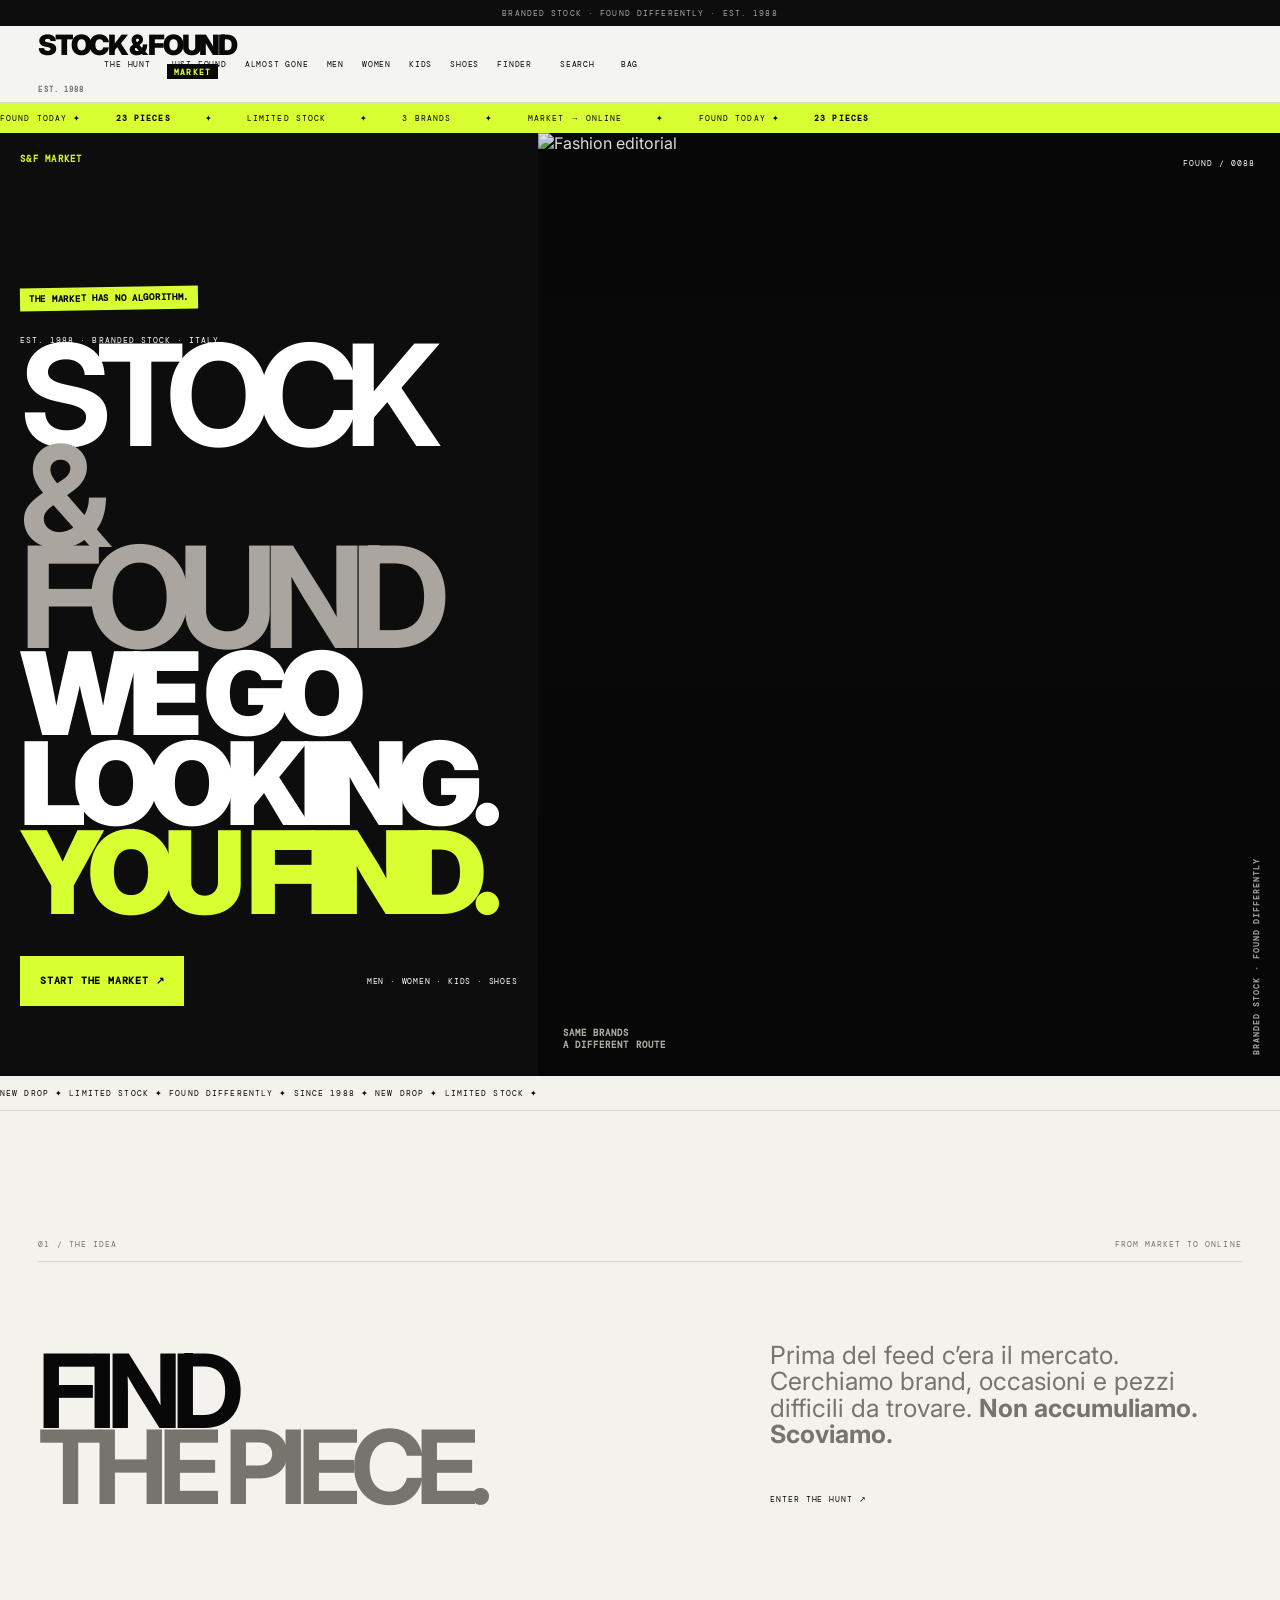
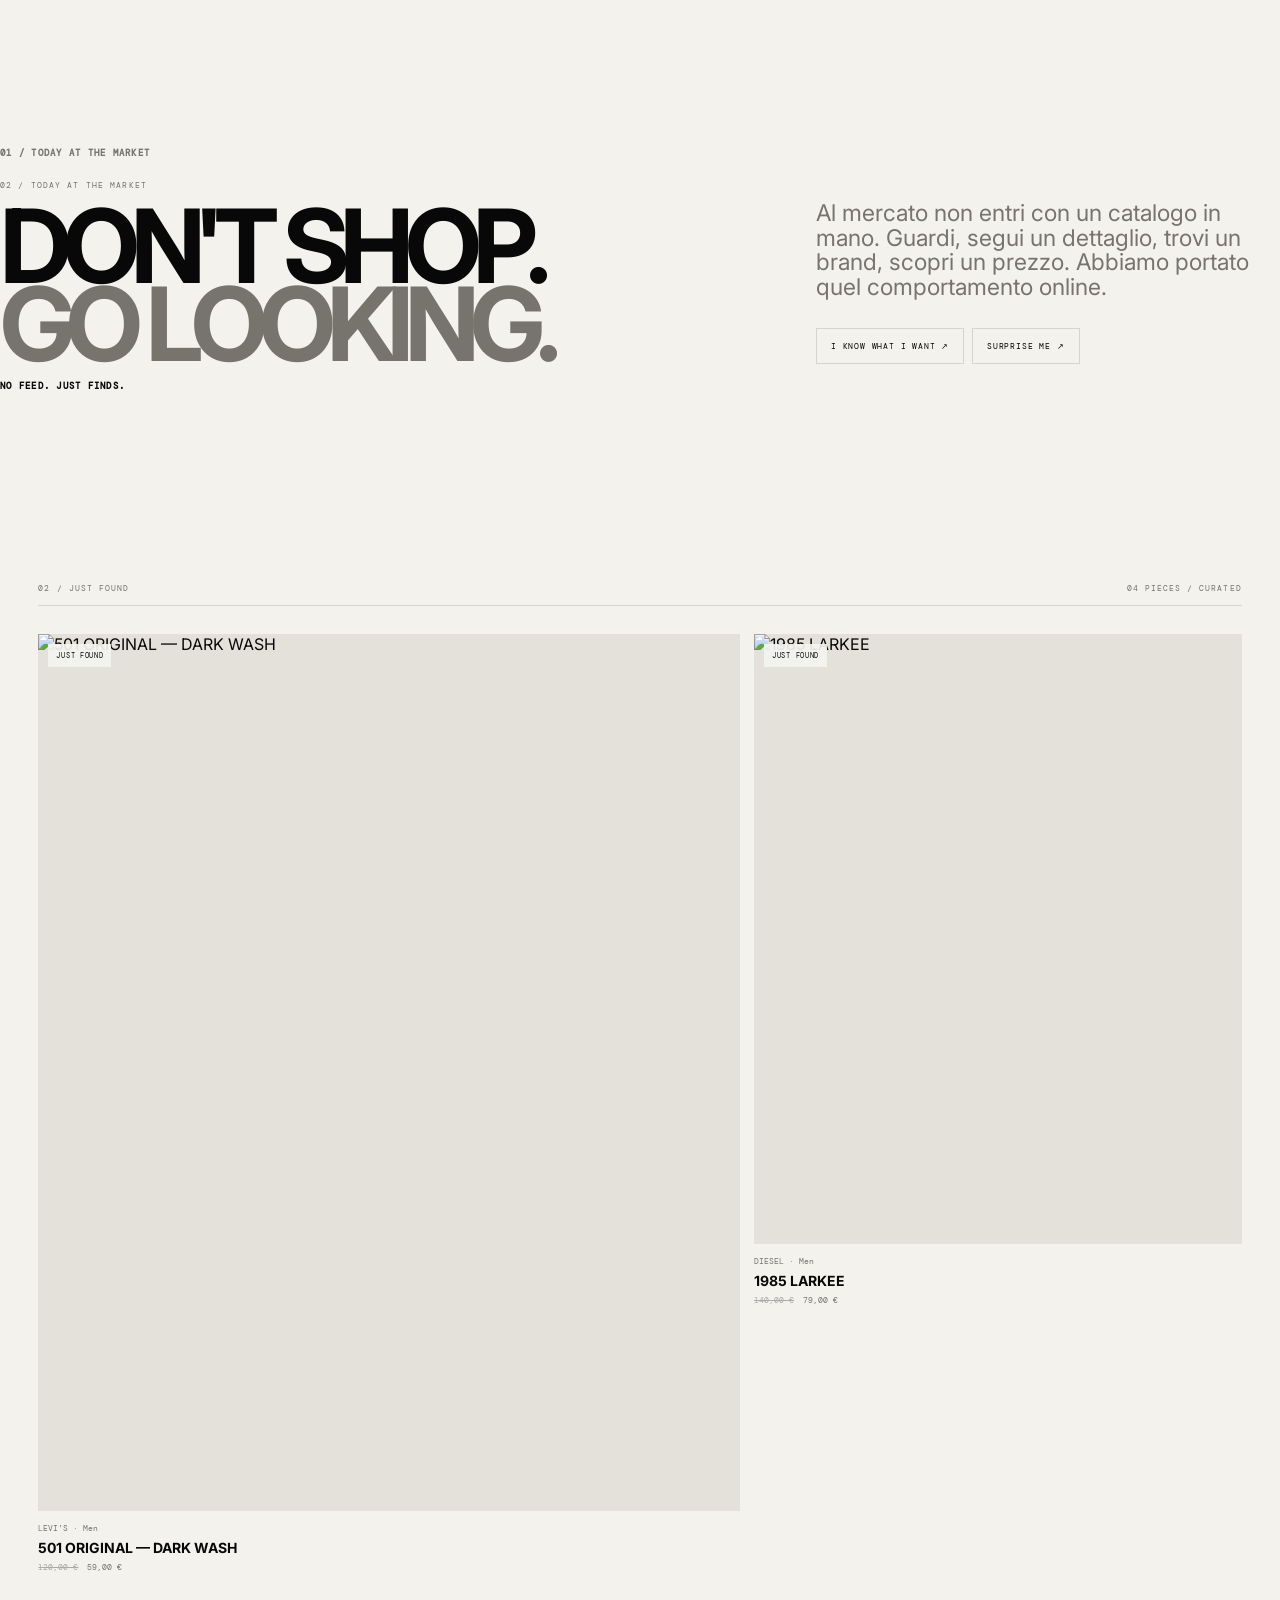
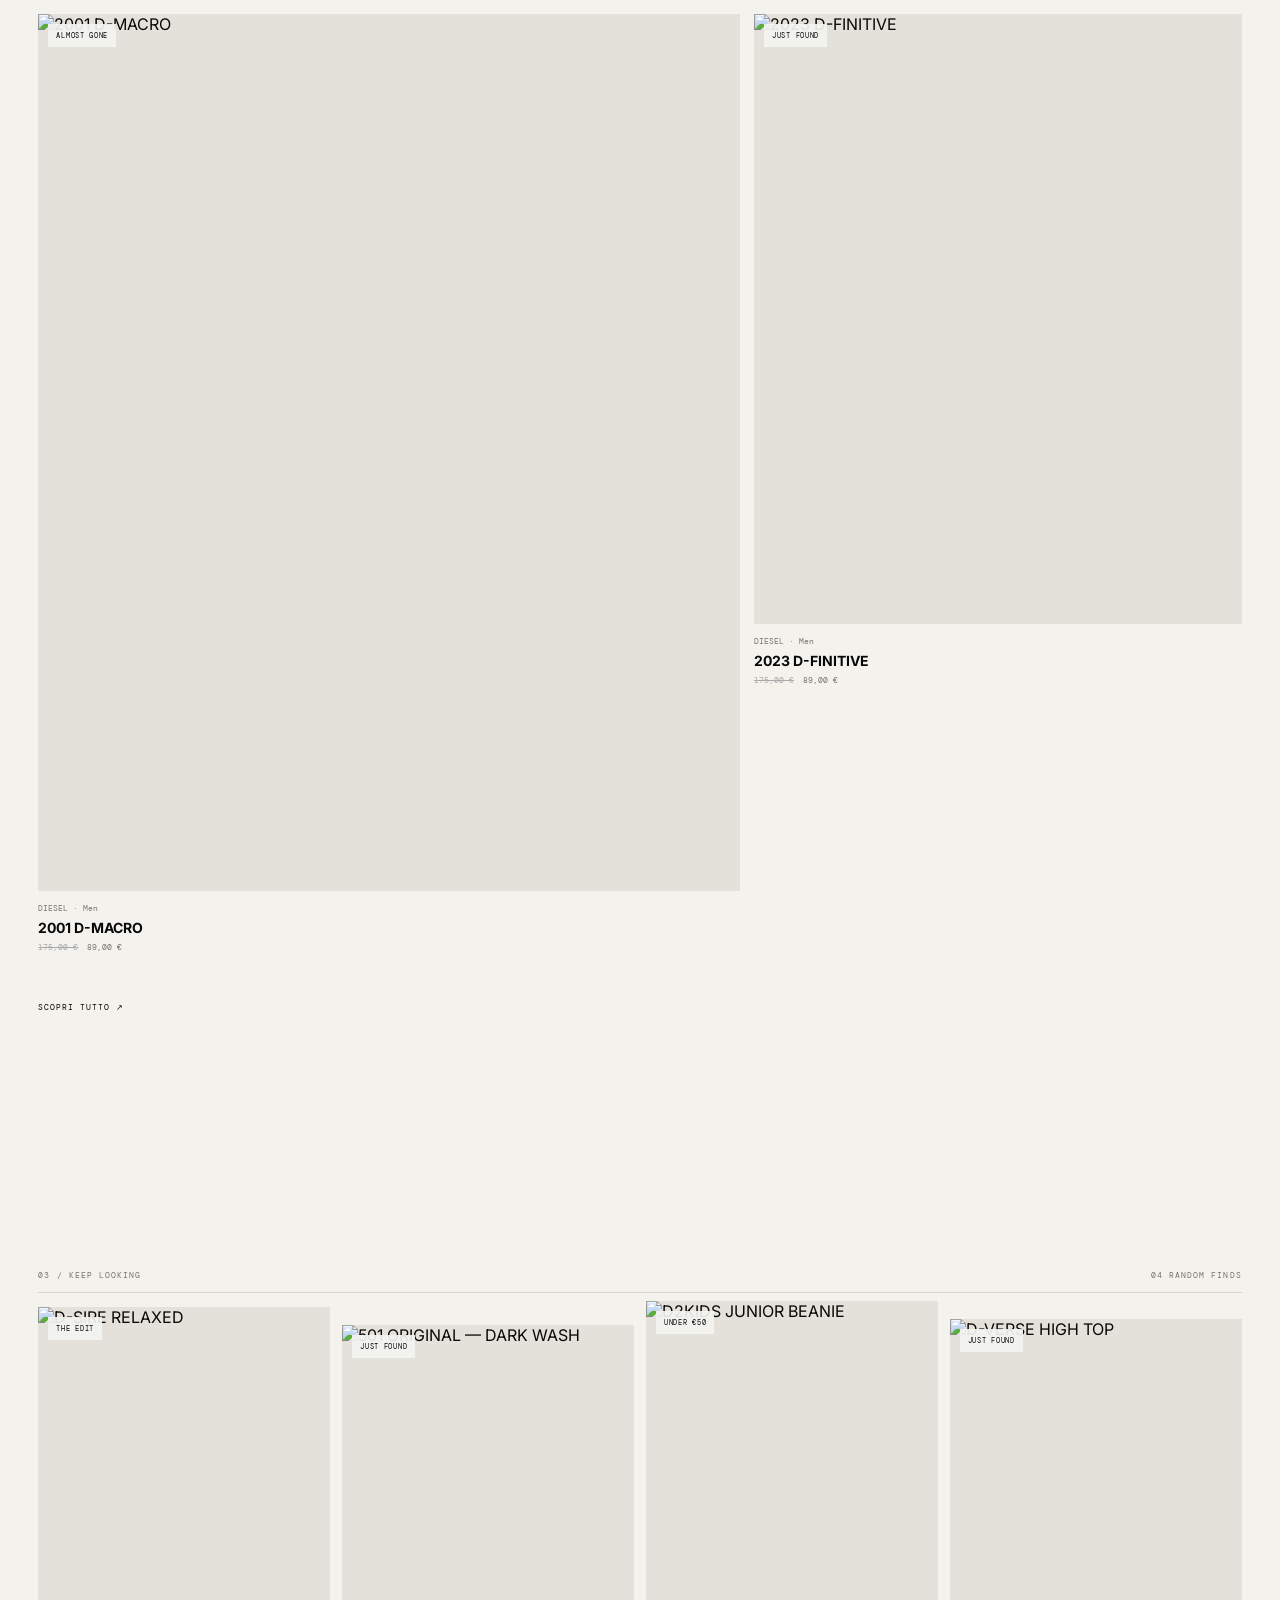
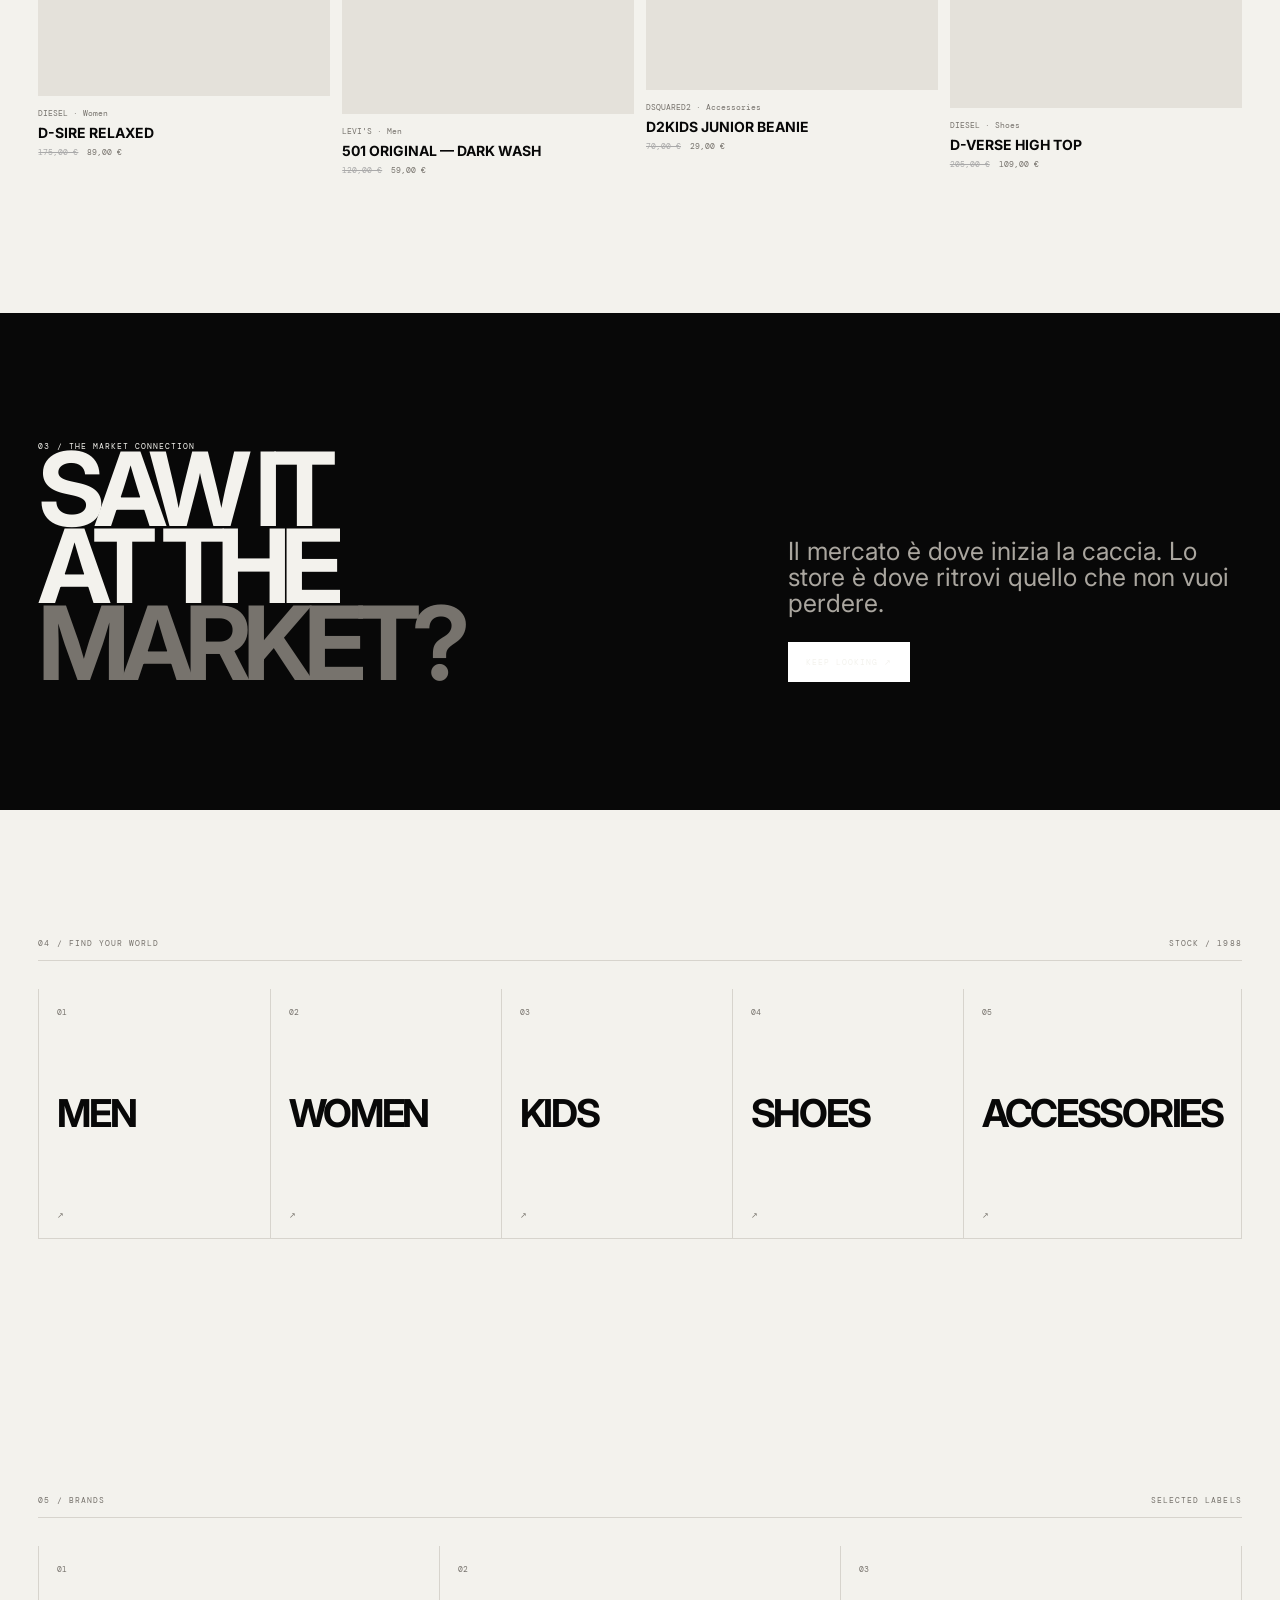
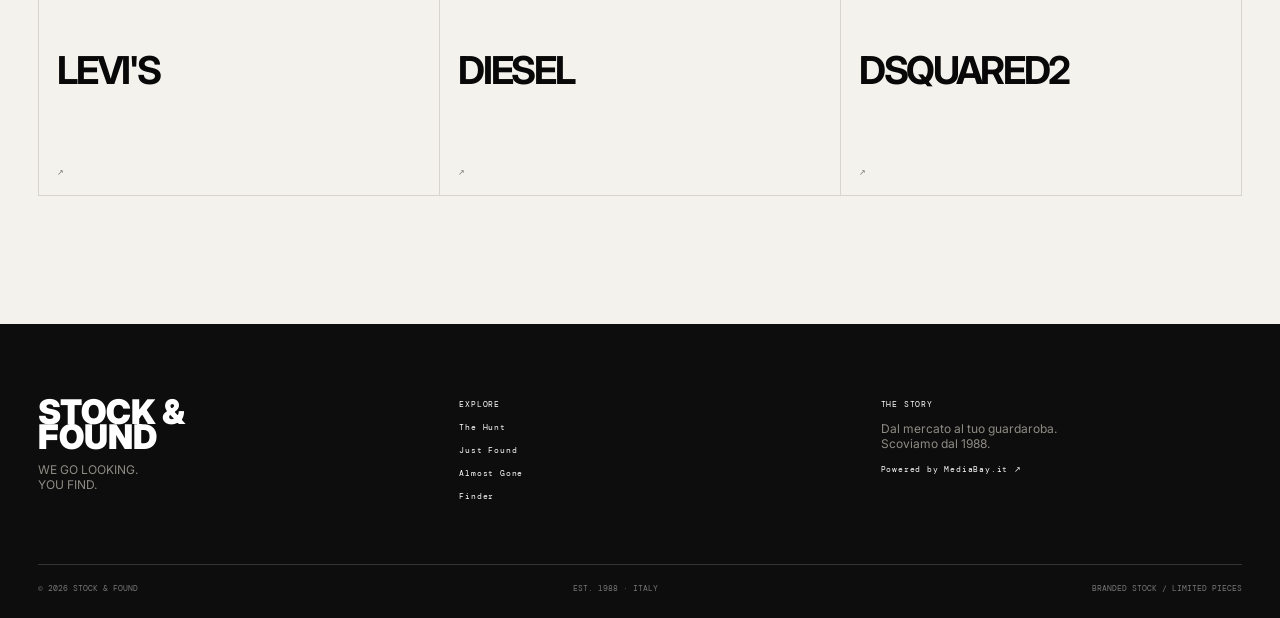
==== commit 67afee31: "Fix Stock and Found Market logo and hero CTA" ====
--- a/index.html
+++ b/index.html
@@ -1 +1 @@
-<!doctype html><html lang="it"><head><meta charset="utf-8"><meta name="viewport" content="width=device-width,initial-scale=1,viewport-fit=cover"><meta name="description" content="STOCK & FOUND 88 — Branded stock. Found differently."><title>STOCK & FOUND 88 — Found Differently</title><link rel="stylesheet" href="styles.css?v=88.10"><link rel="stylesheet" href="market.css?v=89.1"><link rel="stylesheet" href="market-v2.css?v=90.1"><link rel="stylesheet" href="personality-01.css?v=91.1"><link rel="stylesheet" href="home-market-v1.css?v=92.1"><link rel="stylesheet" href="no-88.css?v=93.1"></head><body data-page="home"><div id="header"></div><main><section class="hero"><div class="hero-copy"><div class="eyebrow">EST. 1988 · BRANDED STOCK · ITALY</div><div><h1>STOCK<br><span>&amp; FOUND <em>88</em></span></h1><p>WE GO LOOKING.<br><strong>YOU FIND.</strong></p></div><div class="hero-bottom"><a class="btn light" href="shop.html">START THE HUNT ↗</a><span>MEN · WOMEN · KIDS · SHOES</span></div></div><a class="hero-img" href="shop.html"><img src="https://images.unsplash.com/photo-1529139574466-a303027c1d8b?auto=format&amp;fit=crop&amp;w=1800&amp;q=90" alt="Fashion editorial"><span class="hero-code">FOUND / 0088</span><span class="hero-tag">SAME BRANDS<br>A DIFFERENT ROUTE</span></a></section><div class="marquee"><div>NEW DROP ✦ LIMITED STOCK ✦ FOUND DIFFERENTLY ✦ SINCE 1988 ✦ NEW DROP ✦ LIMITED STOCK ✦</div></div><section class="section wrap"><div class="line"><span>01 / THE IDEA</span><span>FROM MARKET TO ONLINE</span></div><div class="manifesto"><div><h2>FIND<br><em>THE PIECE.</em></h2></div><div><p>Prima del feed c’era il mercato. Cerchiamo brand, occasioni e pezzi difficili da trovare. <strong>Non accumuliamo. Scoviamo.</strong></p><a class="arrow" href="shop.html">ENTER THE HUNT ↗</a></div></div></section><section class="section wrap drop"><div class="line"><span>02 / JUST FOUND</span><span id="featuredCount">00 PIECES</span></div><div id="featured" class="grid"></div><div><a class="arrow" href="shop.html">SCOPRI TUTTO ↗</a></div></section><section class="darkband"><div class="wrap darkband-inner"><div><div class="eyebrow">03 / THE MARKET CONNECTION</div><h2>SAW IT<br>AT THE <em>MARKET?</em></h2></div><div><p>Il mercato è dove inizia la caccia. Lo store è dove ritrovi quello che non vuoi perdere.</p><a class="btn light" href="shop.html">KEEP LOOKING ↗</a></div></div></section><section class="section wrap"><div class="line"><span>04 / FIND YOUR WORLD</span><span>STOCK / 1988</span></div><div class="category-grid"><a href="shop.html?cat=Men"><span>01</span><b>MEN</b><i>↗</i></a><a href="shop.html?cat=Women"><span>02</span><b>WOMEN</b><i>↗</i></a><a href="shop.html?cat=Kids"><span>03</span><b>KIDS</b><i>↗</i></a><a href="shop.html?cat=Shoes"><span>04</span><b>SHOES</b><i>↗</i></a><a href="shop.html?cat=Accessories"><span>05</span><b>ACCESSORIES</b><i>↗</i></a></div></section><section class="section wrap"><div class="line"><span>05 / BRANDS</span><span>SELECTED LABELS</span></div><div id="brandWall" class="category-grid" style="grid-template-columns:repeat(3,1fr)"></div></section><section class="split"><div class="image"><img src="https://images.unsplash.com/photo-1551488831-00ddcb6c6bd3?auto=format&amp;fit=crop&amp;w=1400&amp;q=88" alt="Clothing rack"></div><div class="copy"><div class="eyebrow">06 / SINCE 1988</div><h2>CERCARE.<br>TROVARE.<br><em>SELEZIONARE.</em></h2><p>Dal 1988 cerchiamo cose che meritano di essere trovate. A volte al mercato. A volte online. La caccia è la stessa.</p><span class="stamp">WE GO LOOKING / YOU FIND / EST. 1988</span></div></section><section class="closing wrap"><div class="eyebrow">07 / STOCK &amp; FOUND 88</div><h2>GOOD BRANDS.<br><em>BETTER FINDS.</em></h2><p>Non sai cosa stai cercando? Perfetto. È spesso così che trovi qualcosa di meglio.</p><a class="btn dark" href="finder.html">OPEN THE FINDER ↗</a></section><section class="newsletter"><div class="wrap newsletter-inner"><div><div class="eyebrow">08 / THE FIND LIST</div><h2>DON’T MISS<br>THE NEXT FIND.</h2><p>Nuovi finds, pezzi limitati e cose che spariscono velocemente.</p></div><form id="newsletterForm"><label>EMAIL<input type="email" required placeholder="your@email.com"></label><button class="btn light" type="submit">SHOW ME THE FINDS ↗</button><small id="newsletterMsg"></small></form></div></section></main><div id="footer"></div><div id="overlay" class="overlay"></div><aside id="cart" class="cart"></aside><script src="js/app.js?v=88.10"></script><script src="js/market.js?v=89.1"></script><script src="js/market-v2.js?v=90.1"></script><script src="js/personality-01.js?v=91.1"></script><script src="js/home-market-v1.js?v=92.1"></script><script src="js/no-88.js?v=93.1"></script></body></html>+<!doctype html><html lang="it"><head><meta charset="utf-8"><meta name="viewport" content="width=device-width,initial-scale=1,viewport-fit=cover"><meta name="description" content="STOCK & FOUND 88 — Branded stock. Found differently."><title>STOCK & FOUND 88 — Found Differently</title><link rel="stylesheet" href="styles.css?v=88.10"><link rel="stylesheet" href="market.css?v=89.1"><link rel="stylesheet" href="market-v2.css?v=90.1"><link rel="stylesheet" href="personality-01.css?v=91.1"><link rel="stylesheet" href="home-market-v1.css?v=92.1"><link rel="stylesheet" href="no-88.css?v=93.1"><link rel="stylesheet" href="logo-fix.css?v=94.1"></head><body data-page="home"><div id="header"></div><main><section class="hero"><div class="hero-copy"><div class="eyebrow">EST. 1988 · BRANDED STOCK · ITALY</div><div><h1>STOCK<br><span>&amp; FOUND <em>88</em></span></h1><p>WE GO LOOKING.<br><strong>YOU FIND.</strong></p></div><div class="hero-bottom"><a class="btn light" href="shop.html">START THE HUNT ↗</a><span>MEN · WOMEN · KIDS · SHOES</span></div></div><a class="hero-img" href="shop.html"><img src="https://images.unsplash.com/photo-1529139574466-a303027c1d8b?auto=format&amp;fit=crop&amp;w=1800&amp;q=90" alt="Fashion editorial"><span class="hero-code">FOUND / 0088</span><span class="hero-tag">SAME BRANDS<br>A DIFFERENT ROUTE</span></a></section><div class="marquee"><div>NEW DROP ✦ LIMITED STOCK ✦ FOUND DIFFERENTLY ✦ SINCE 1988 ✦ NEW DROP ✦ LIMITED STOCK ✦</div></div><section class="section wrap"><div class="line"><span>01 / THE IDEA</span><span>FROM MARKET TO ONLINE</span></div><div class="manifesto"><div><h2>FIND<br><em>THE PIECE.</em></h2></div><div><p>Prima del feed c’era il mercato. Cerchiamo brand, occasioni e pezzi difficili da trovare. <strong>Non accumuliamo. Scoviamo.</strong></p><a class="arrow" href="shop.html">ENTER THE HUNT ↗</a></div></div></section><section class="section wrap drop"><div class="line"><span>02 / JUST FOUND</span><span id="featuredCount">00 PIECES</span></div><div id="featured" class="grid"></div><div><a class="arrow" href="shop.html">SCOPRI TUTTO ↗</a></div></section><section class="darkband"><div class="wrap darkband-inner"><div><div class="eyebrow">03 / THE MARKET CONNECTION</div><h2>SAW IT<br>AT THE <em>MARKET?</em></h2></div><div><p>Il mercato è dove inizia la caccia. Lo store è dove ritrovi quello che non vuoi perdere.</p><a class="btn light" href="shop.html">KEEP LOOKING ↗</a></div></div></section><section class="section wrap"><div class="line"><span>04 / FIND YOUR WORLD</span><span>STOCK / 1988</span></div><div class="category-grid"><a href="shop.html?cat=Men"><span>01</span><b>MEN</b><i>↗</i></a><a href="shop.html?cat=Women"><span>02</span><b>WOMEN</b><i>↗</i></a><a href="shop.html?cat=Kids"><span>03</span><b>KIDS</b><i>↗</i></a><a href="shop.html?cat=Shoes"><span>04</span><b>SHOES</b><i>↗</i></a><a href="shop.html?cat=Accessories"><span>05</span><b>ACCESSORIES</b><i>↗</i></a></div></section><section class="section wrap"><div class="line"><span>05 / BRANDS</span><span>SELECTED LABELS</span></div><div id="brandWall" class="category-grid" style="grid-template-columns:repeat(3,1fr)"></div></section><section class="split"><div class="image"><img src="https://images.unsplash.com/photo-1551488831-00ddcb6c6bd3?auto=format&amp;fit=crop&amp;w=1400&amp;q=88" alt="Clothing rack"></div><div class="copy"><div class="eyebrow">06 / SINCE 1988</div><h2>CERCARE.<br>TROVARE.<br><em>SELEZIONARE.</em></h2><p>Dal 1988 cerchiamo cose che meritano di essere trovate. A volte al mercato. A volte online. La caccia è la stessa.</p><span class="stamp">WE GO LOOKING / YOU FIND / EST. 1988</span></div></section><section class="closing wrap"><div class="eyebrow">07 / STOCK &amp; FOUND 88</div><h2>GOOD BRANDS.<br><em>BETTER FINDS.</em></h2><p>Non sai cosa stai cercando? Perfetto. È spesso così che trovi qualcosa di meglio.</p><a class="btn dark" href="finder.html">OPEN THE FINDER ↗</a></section><section class="newsletter"><div class="wrap newsletter-inner"><div><div class="eyebrow">08 / THE FIND LIST</div><h2>DON’T MISS<br>THE NEXT FIND.</h2><p>Nuovi finds, pezzi limitati e cose che spariscono velocemente.</p></div><form id="newsletterForm"><label>EMAIL<input type="email" required placeholder="your@email.com"></label><button class="btn light" type="submit">SHOW ME THE FINDS ↗</button><small id="newsletterMsg"></small></form></div></section></main><div id="footer"></div><div id="overlay" class="overlay"></div><aside id="cart" class="cart"></aside><script src="js/app.js?v=88.10"></script><script src="js/market.js?v=89.1"></script><script src="js/market-v2.js?v=90.1"></script><script src="js/personality-01.js?v=91.1"></script><script src="js/home-market-v1.js?v=92.1"></script><script src="js/no-88.js?v=93.1"></script><script src="js/logo-fix.js?v=94.1"></script></body></html>
--- a/logo-fix.css
+++ b/logo-fix.css
@@ -0,0 +1,139 @@
+
+/* STOCK & FOUND MARKET — LOGO + HERO FIX V1 */
+
+:root{
+  --sfm-black:#080808;
+  --sfm-paper:#f3f2ed;
+  --sfm-acid:#d8ff32;
+}
+
+/* ---------- HEADER BRAND LOCKUP ---------- */
+
+body.sfm-logo-fix .site-logo,
+body.sfm-logo-fix .logo,
+body.sfm-logo-fix .brand{
+  display:flex!important;
+  flex-direction:column!important;
+  align-items:flex-start!important;
+  justify-content:center!important;
+  gap:0!important;
+  width:max-content!important;
+  max-width:180px!important;
+  line-height:.82!important;
+  letter-spacing:-.07em!important;
+}
+
+/* Remove the old pseudo MARKET that sat below the logo. */
+body.sfm-logo-fix .logo::after,
+body.sfm-logo-fix .site-logo::after{
+  content:none!important;
+  display:none!important;
+}
+
+/* The JS creates these dedicated logo lines. */
+body.sfm-logo-fix .sfm-logo-main{
+  display:block!important;
+  font:900 28px/.76 Inter,Arial,sans-serif!important;
+  letter-spacing:-.085em!important;
+  white-space:nowrap!important;
+}
+
+body.sfm-logo-fix .sfm-logo-market{
+  display:inline-block!important;
+  align-self:flex-end!important;
+  margin-top:7px!important;
+  padding:4px 7px 3px!important;
+  background:var(--sfm-black)!important;
+  color:var(--sfm-acid)!important;
+  font:900 8px/1 "DM Mono",monospace!important;
+  letter-spacing:.16em!important;
+  text-transform:uppercase!important;
+}
+
+body.sfm-logo-fix .sfm-logo-est{
+  display:block!important;
+  margin-top:7px!important;
+  font:700 7px/1 "DM Mono",monospace!important;
+  letter-spacing:.16em!important;
+  color:#77756e!important;
+  text-transform:uppercase!important;
+}
+
+/* ---------- HERO CTA ---------- */
+
+body.sfm-logo-fix .hero-bottom{
+  display:flex!important;
+  align-items:center!important;
+  flex-wrap:wrap!important;
+  gap:12px!important;
+}
+
+body.sfm-logo-fix .hero-bottom .btn{
+  display:inline-flex!important;
+  width:auto!important;
+  min-width:0!important;
+  max-width:max-content!important;
+  height:auto!important;
+  min-height:50px!important;
+  padding:0 20px!important;
+  align-items:center!important;
+  justify-content:center!important;
+  box-sizing:border-box!important;
+  white-space:nowrap!important;
+  background:var(--sfm-acid)!important;
+  color:#000!important;
+  font:900 10px/1 "DM Mono",monospace!important;
+  letter-spacing:.08em!important;
+}
+
+body.sfm-logo-fix .hero-bottom .btn b{
+  margin-left:7px!important;
+}
+
+/* ---------- REMOVE OLD TEAL / 0088 ARTIFACT ---------- */
+
+body.sfm-logo-fix .darkband{
+  background:var(--sfm-black)!important;
+  color:var(--sfm-paper)!important;
+  border-color:transparent!important;
+}
+
+body.sfm-logo-fix .darkband::before,
+body.sfm-logo-fix .darkband::after{
+  content:none!important;
+}
+
+body.sfm-logo-fix .darkband [class*="88"],
+body.sfm-logo-fix .darkband [class*="found"]{
+  color:inherit!important;
+}
+
+/* ---------- MOBILE ---------- */
+
+@media(max-width:900px){
+  body.sfm-logo-fix .site-logo,
+  body.sfm-logo-fix .logo,
+  body.sfm-logo-fix .brand{
+    max-width:155px!important;
+  }
+
+  body.sfm-logo-fix .sfm-logo-main{
+    font-size:25px!important;
+  }
+
+  body.sfm-logo-fix .sfm-logo-market{
+    margin-top:6px!important;
+    font-size:7px!important;
+    padding:4px 6px 3px!important;
+  }
+
+  body.sfm-logo-fix .sfm-logo-est{
+    margin-top:6px!important;
+    font-size:7px!important;
+  }
+
+  body.sfm-logo-fix .hero-bottom .btn{
+    min-height:48px!important;
+    padding:0 18px!important;
+  }
+}
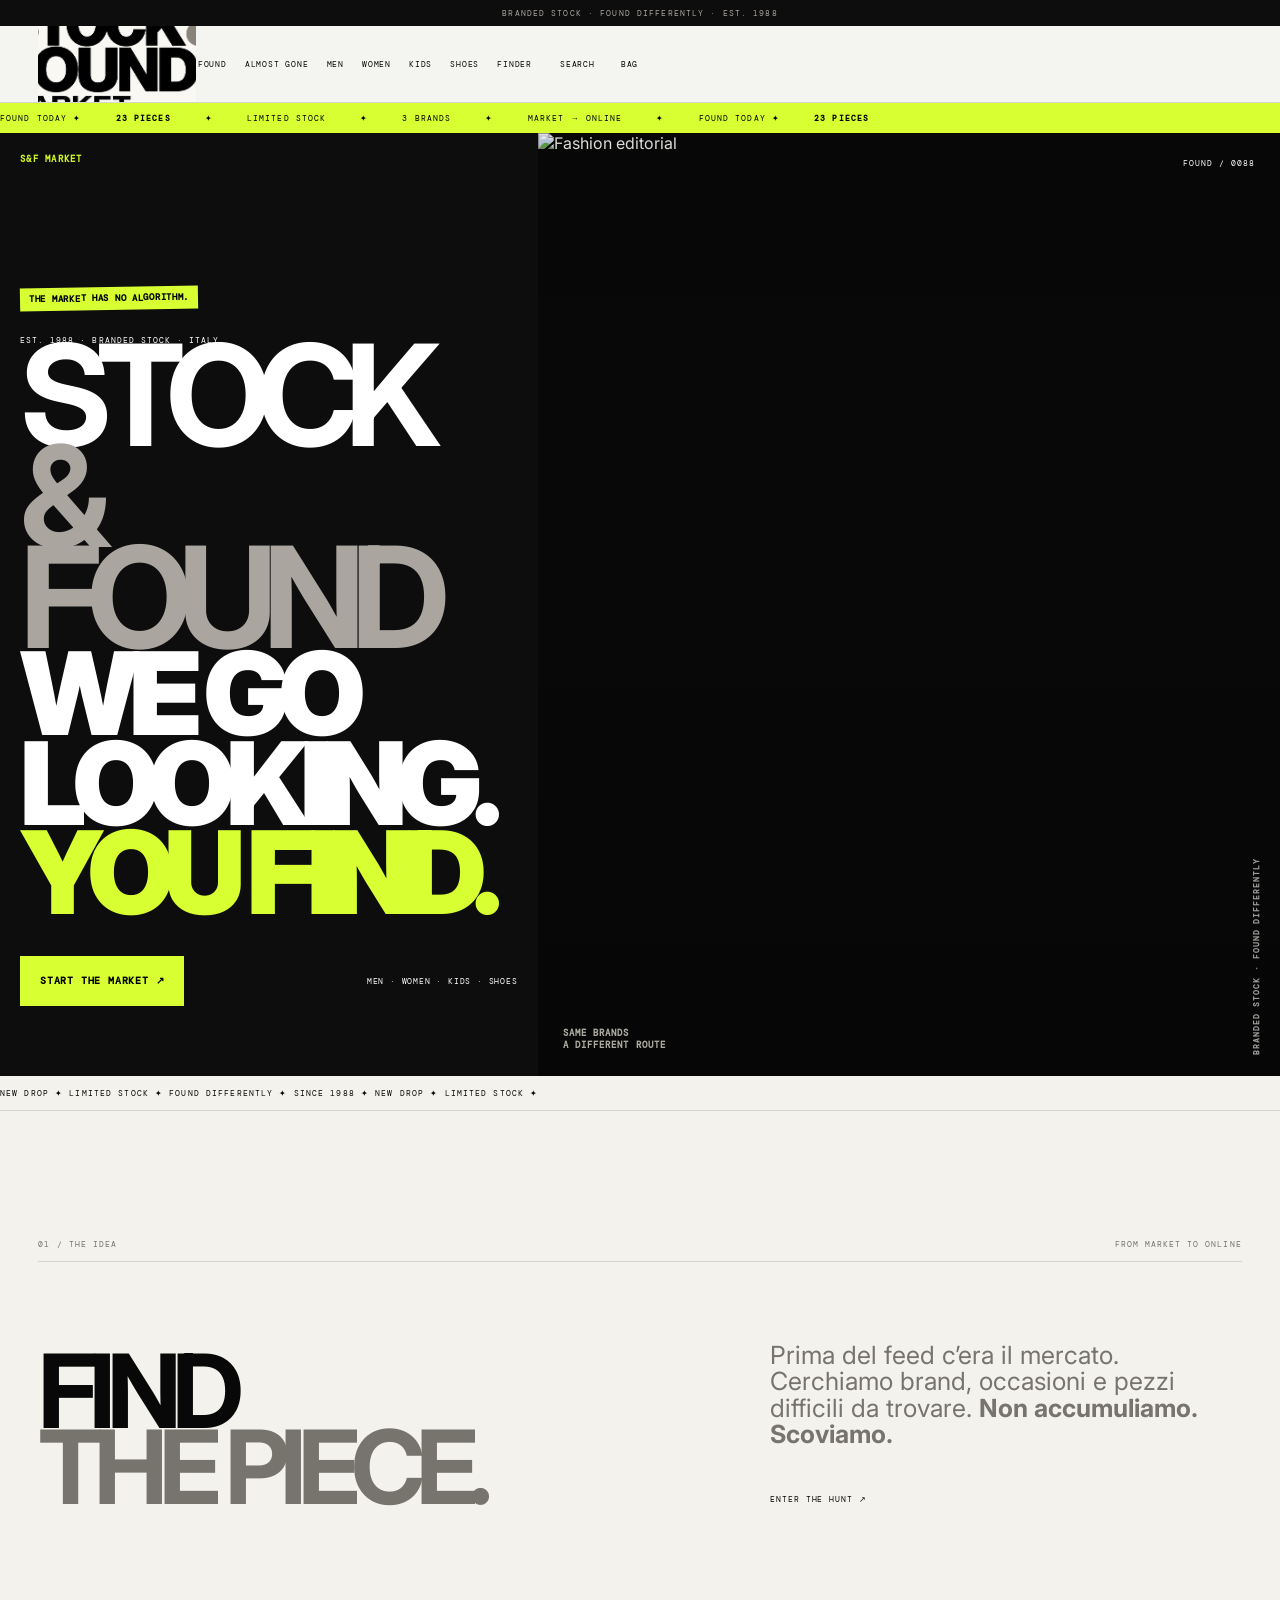
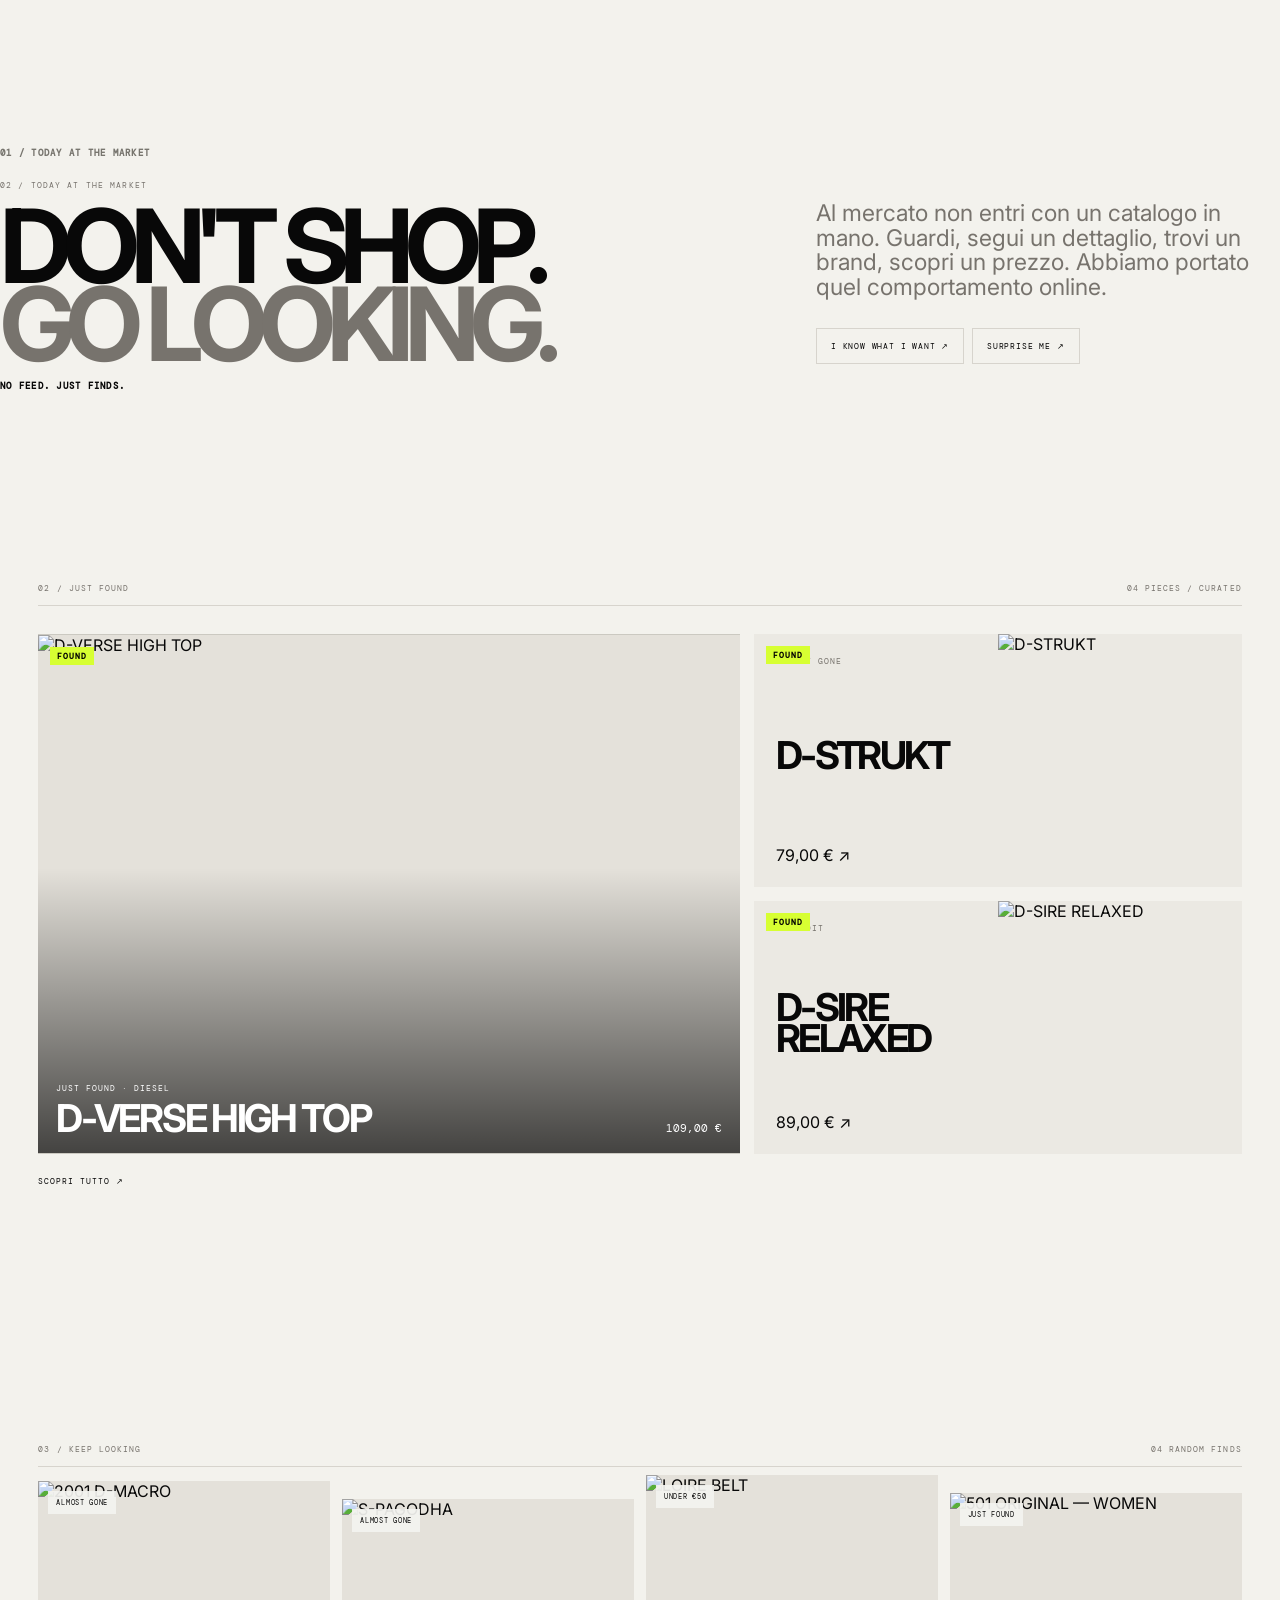
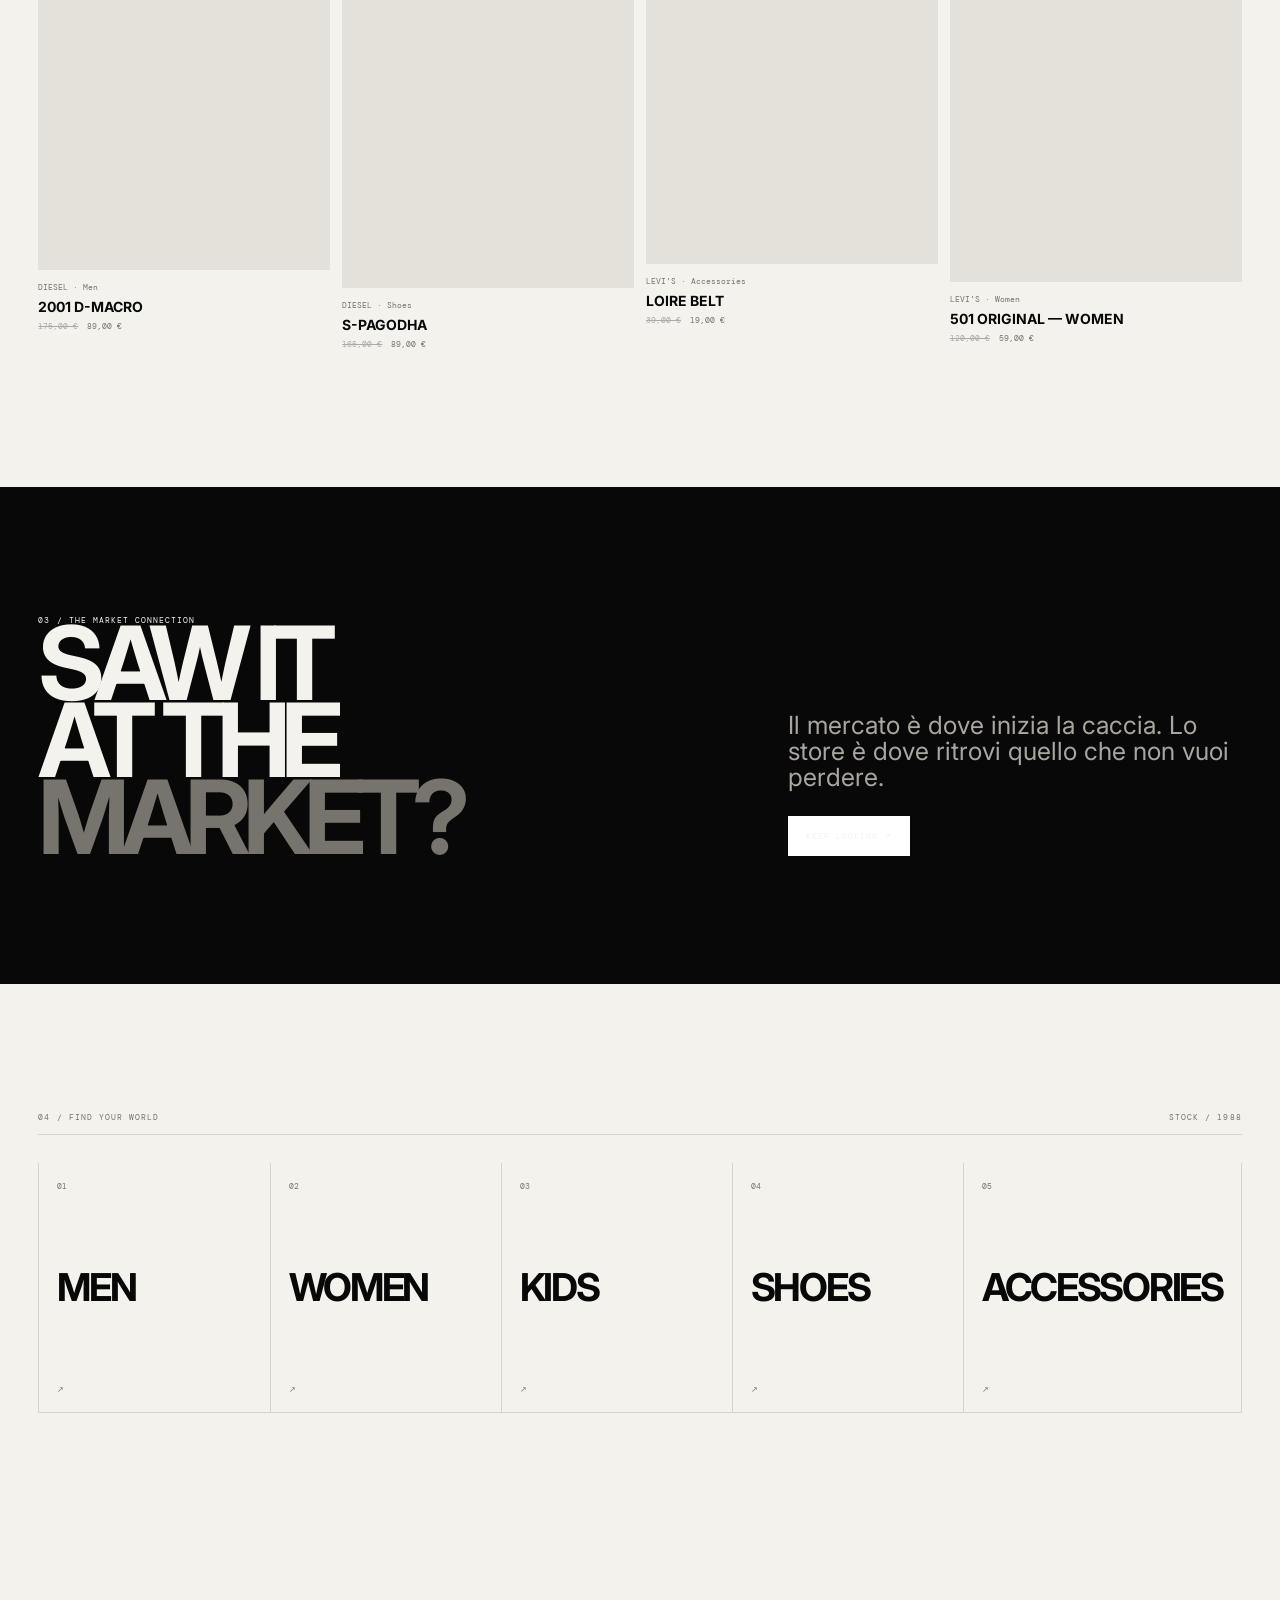
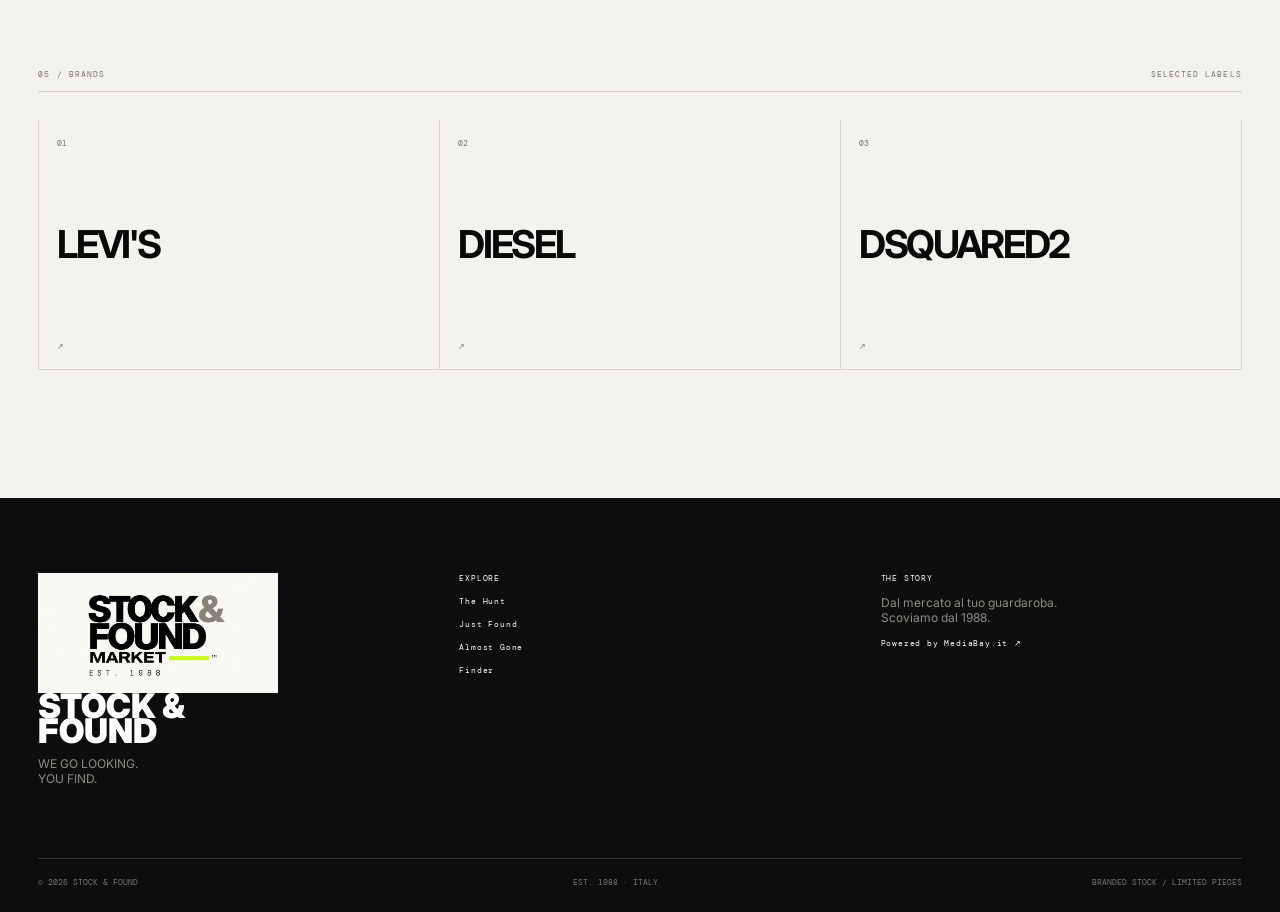
==== commit a5be4cb3: "Use Stock and Found Market generated logo" ====
--- a/index.html
+++ b/index.html
@@ -1 +1 @@
-<!doctype html><html lang="it"><head><meta charset="utf-8"><meta name="viewport" content="width=device-width,initial-scale=1,viewport-fit=cover"><meta name="description" content="STOCK & FOUND 88 — Branded stock. Found differently."><title>STOCK & FOUND 88 — Found Differently</title><link rel="stylesheet" href="styles.css?v=88.10"><link rel="stylesheet" href="market.css?v=89.1"><link rel="stylesheet" href="market-v2.css?v=90.1"><link rel="stylesheet" href="personality-01.css?v=91.1"><link rel="stylesheet" href="home-market-v1.css?v=92.1"><link rel="stylesheet" href="no-88.css?v=93.1"><link rel="stylesheet" href="logo-fix.css?v=94.1"></head><body data-page="home"><div id="header"></div><main><section class="hero"><div class="hero-copy"><div class="eyebrow">EST. 1988 · BRANDED STOCK · ITALY</div><div><h1>STOCK<br><span>&amp; FOUND <em>88</em></span></h1><p>WE GO LOOKING.<br><strong>YOU FIND.</strong></p></div><div class="hero-bottom"><a class="btn light" href="shop.html">START THE HUNT ↗</a><span>MEN · WOMEN · KIDS · SHOES</span></div></div><a class="hero-img" href="shop.html"><img src="https://images.unsplash.com/photo-1529139574466-a303027c1d8b?auto=format&amp;fit=crop&amp;w=1800&amp;q=90" alt="Fashion editorial"><span class="hero-code">FOUND / 0088</span><span class="hero-tag">SAME BRANDS<br>A DIFFERENT ROUTE</span></a></section><div class="marquee"><div>NEW DROP ✦ LIMITED STOCK ✦ FOUND DIFFERENTLY ✦ SINCE 1988 ✦ NEW DROP ✦ LIMITED STOCK ✦</div></div><section class="section wrap"><div class="line"><span>01 / THE IDEA</span><span>FROM MARKET TO ONLINE</span></div><div class="manifesto"><div><h2>FIND<br><em>THE PIECE.</em></h2></div><div><p>Prima del feed c’era il mercato. Cerchiamo brand, occasioni e pezzi difficili da trovare. <strong>Non accumuliamo. Scoviamo.</strong></p><a class="arrow" href="shop.html">ENTER THE HUNT ↗</a></div></div></section><section class="section wrap drop"><div class="line"><span>02 / JUST FOUND</span><span id="featuredCount">00 PIECES</span></div><div id="featured" class="grid"></div><div><a class="arrow" href="shop.html">SCOPRI TUTTO ↗</a></div></section><section class="darkband"><div class="wrap darkband-inner"><div><div class="eyebrow">03 / THE MARKET CONNECTION</div><h2>SAW IT<br>AT THE <em>MARKET?</em></h2></div><div><p>Il mercato è dove inizia la caccia. Lo store è dove ritrovi quello che non vuoi perdere.</p><a class="btn light" href="shop.html">KEEP LOOKING ↗</a></div></div></section><section class="section wrap"><div class="line"><span>04 / FIND YOUR WORLD</span><span>STOCK / 1988</span></div><div class="category-grid"><a href="shop.html?cat=Men"><span>01</span><b>MEN</b><i>↗</i></a><a href="shop.html?cat=Women"><span>02</span><b>WOMEN</b><i>↗</i></a><a href="shop.html?cat=Kids"><span>03</span><b>KIDS</b><i>↗</i></a><a href="shop.html?cat=Shoes"><span>04</span><b>SHOES</b><i>↗</i></a><a href="shop.html?cat=Accessories"><span>05</span><b>ACCESSORIES</b><i>↗</i></a></div></section><section class="section wrap"><div class="line"><span>05 / BRANDS</span><span>SELECTED LABELS</span></div><div id="brandWall" class="category-grid" style="grid-template-columns:repeat(3,1fr)"></div></section><section class="split"><div class="image"><img src="https://images.unsplash.com/photo-1551488831-00ddcb6c6bd3?auto=format&amp;fit=crop&amp;w=1400&amp;q=88" alt="Clothing rack"></div><div class="copy"><div class="eyebrow">06 / SINCE 1988</div><h2>CERCARE.<br>TROVARE.<br><em>SELEZIONARE.</em></h2><p>Dal 1988 cerchiamo cose che meritano di essere trovate. A volte al mercato. A volte online. La caccia è la stessa.</p><span class="stamp">WE GO LOOKING / YOU FIND / EST. 1988</span></div></section><section class="closing wrap"><div class="eyebrow">07 / STOCK &amp; FOUND 88</div><h2>GOOD BRANDS.<br><em>BETTER FINDS.</em></h2><p>Non sai cosa stai cercando? Perfetto. È spesso così che trovi qualcosa di meglio.</p><a class="btn dark" href="finder.html">OPEN THE FINDER ↗</a></section><section class="newsletter"><div class="wrap newsletter-inner"><div><div class="eyebrow">08 / THE FIND LIST</div><h2>DON’T MISS<br>THE NEXT FIND.</h2><p>Nuovi finds, pezzi limitati e cose che spariscono velocemente.</p></div><form id="newsletterForm"><label>EMAIL<input type="email" required placeholder="your@email.com"></label><button class="btn light" type="submit">SHOW ME THE FINDS ↗</button><small id="newsletterMsg"></small></form></div></section></main><div id="footer"></div><div id="overlay" class="overlay"></div><aside id="cart" class="cart"></aside><script src="js/app.js?v=88.10"></script><script src="js/market.js?v=89.1"></script><script src="js/market-v2.js?v=90.1"></script><script src="js/personality-01.js?v=91.1"></script><script src="js/home-market-v1.js?v=92.1"></script><script src="js/no-88.js?v=93.1"></script><script src="js/logo-fix.js?v=94.1"></script></body></html>+<!doctype html><html lang="it"><head><meta charset="utf-8"><meta name="viewport" content="width=device-width,initial-scale=1,viewport-fit=cover"><meta name="description" content="STOCK & FOUND 88 — Branded stock. Found differently."><title>STOCK & FOUND 88 — Found Differently</title><link rel="stylesheet" href="styles.css?v=88.10"><link rel="stylesheet" href="market.css?v=89.1"><link rel="stylesheet" href="market-v2.css?v=90.1"><link rel="stylesheet" href="personality-01.css?v=91.1"><link rel="stylesheet" href="home-market-v1.css?v=92.1"><link rel="stylesheet" href="no-88.css?v=93.1"><link rel="stylesheet" href="logo-fix.css?v=94.1"><link rel="stylesheet" href="real-logo.css?v=95.1"></head><body data-page="home"><div id="header"></div><main><section class="hero"><div class="hero-copy"><div class="eyebrow">EST. 1988 · BRANDED STOCK · ITALY</div><div><h1>STOCK<br><span>&amp; FOUND <em>88</em></span></h1><p>WE GO LOOKING.<br><strong>YOU FIND.</strong></p></div><div class="hero-bottom"><a class="btn light" href="shop.html">START THE HUNT ↗</a><span>MEN · WOMEN · KIDS · SHOES</span></div></div><a class="hero-img" href="shop.html"><img src="https://images.unsplash.com/photo-1529139574466-a303027c1d8b?auto=format&amp;fit=crop&amp;w=1800&amp;q=90" alt="Fashion editorial"><span class="hero-code">FOUND / 0088</span><span class="hero-tag">SAME BRANDS<br>A DIFFERENT ROUTE</span></a></section><div class="marquee"><div>NEW DROP ✦ LIMITED STOCK ✦ FOUND DIFFERENTLY ✦ SINCE 1988 ✦ NEW DROP ✦ LIMITED STOCK ✦</div></div><section class="section wrap"><div class="line"><span>01 / THE IDEA</span><span>FROM MARKET TO ONLINE</span></div><div class="manifesto"><div><h2>FIND<br><em>THE PIECE.</em></h2></div><div><p>Prima del feed c’era il mercato. Cerchiamo brand, occasioni e pezzi difficili da trovare. <strong>Non accumuliamo. Scoviamo.</strong></p><a class="arrow" href="shop.html">ENTER THE HUNT ↗</a></div></div></section><section class="section wrap drop"><div class="line"><span>02 / JUST FOUND</span><span id="featuredCount">00 PIECES</span></div><div id="featured" class="grid"></div><div><a class="arrow" href="shop.html">SCOPRI TUTTO ↗</a></div></section><section class="darkband"><div class="wrap darkband-inner"><div><div class="eyebrow">03 / THE MARKET CONNECTION</div><h2>SAW IT<br>AT THE <em>MARKET?</em></h2></div><div><p>Il mercato è dove inizia la caccia. Lo store è dove ritrovi quello che non vuoi perdere.</p><a class="btn light" href="shop.html">KEEP LOOKING ↗</a></div></div></section><section class="section wrap"><div class="line"><span>04 / FIND YOUR WORLD</span><span>STOCK / 1988</span></div><div class="category-grid"><a href="shop.html?cat=Men"><span>01</span><b>MEN</b><i>↗</i></a><a href="shop.html?cat=Women"><span>02</span><b>WOMEN</b><i>↗</i></a><a href="shop.html?cat=Kids"><span>03</span><b>KIDS</b><i>↗</i></a><a href="shop.html?cat=Shoes"><span>04</span><b>SHOES</b><i>↗</i></a><a href="shop.html?cat=Accessories"><span>05</span><b>ACCESSORIES</b><i>↗</i></a></div></section><section class="section wrap"><div class="line"><span>05 / BRANDS</span><span>SELECTED LABELS</span></div><div id="brandWall" class="category-grid" style="grid-template-columns:repeat(3,1fr)"></div></section><section class="split"><div class="image"><img src="https://images.unsplash.com/photo-1551488831-00ddcb6c6bd3?auto=format&amp;fit=crop&amp;w=1400&amp;q=88" alt="Clothing rack"></div><div class="copy"><div class="eyebrow">06 / SINCE 1988</div><h2>CERCARE.<br>TROVARE.<br><em>SELEZIONARE.</em></h2><p>Dal 1988 cerchiamo cose che meritano di essere trovate. A volte al mercato. A volte online. La caccia è la stessa.</p><span class="stamp">WE GO LOOKING / YOU FIND / EST. 1988</span></div></section><section class="closing wrap"><div class="eyebrow">07 / STOCK &amp; FOUND 88</div><h2>GOOD BRANDS.<br><em>BETTER FINDS.</em></h2><p>Non sai cosa stai cercando? Perfetto. È spesso così che trovi qualcosa di meglio.</p><a class="btn dark" href="finder.html">OPEN THE FINDER ↗</a></section><section class="newsletter"><div class="wrap newsletter-inner"><div><div class="eyebrow">08 / THE FIND LIST</div><h2>DON’T MISS<br>THE NEXT FIND.</h2><p>Nuovi finds, pezzi limitati e cose che spariscono velocemente.</p></div><form id="newsletterForm"><label>EMAIL<input type="email" required placeholder="your@email.com"></label><button class="btn light" type="submit">SHOW ME THE FINDS ↗</button><small id="newsletterMsg"></small></form></div></section></main><div id="footer"></div><div id="overlay" class="overlay"></div><aside id="cart" class="cart"></aside><script src="js/app.js?v=88.10"></script><script src="js/market.js?v=89.1"></script><script src="js/market-v2.js?v=90.1"></script><script src="js/personality-01.js?v=91.1"></script><script src="js/home-market-v1.js?v=92.1"></script><script src="js/no-88.js?v=93.1"></script><script src="js/logo-fix.js?v=94.1"></script><script src="js/real-logo.js?v=95.1"></script></body></html>
--- a/real-logo.css
+++ b/real-logo.css
@@ -0,0 +1,85 @@
+
+/* STOCK & FOUND MARKET — REAL LOGO IMAGE V1 */
+
+:root{
+  --sfm-paper:#f3f2ed;
+  --sfm-black:#080808;
+  --sfm-acid:#d8ff32;
+}
+
+/* Header logo is now the generated brand artwork, not HTML text. */
+body.sfm-real-logo #header .logo,
+body.sfm-real-logo #header .site-logo,
+body.sfm-real-logo #header .brand,
+body.sfm-real-logo header .logo,
+body.sfm-real-logo header .site-logo,
+body.sfm-real-logo header .brand,
+body.sfm-real-logo .logo,
+body.sfm-real-logo .site-logo{
+  width:158px!important;
+  height:76px!important;
+  max-width:158px!important;
+  min-width:158px!important;
+  display:block!important;
+  position:relative!important;
+  overflow:hidden!important;
+  background:var(--sfm-paper)!important;
+  flex:none!important;
+  line-height:0!important;
+  letter-spacing:0!important;
+}
+
+/* Hide any old pseudo-labels. */
+body.sfm-real-logo .logo::before,
+body.sfm-real-logo .logo::after,
+body.sfm-real-logo .site-logo::before,
+body.sfm-real-logo .site-logo::after{
+  content:none!important;
+  display:none!important;
+}
+
+/* Crop the whitespace of the artwork without altering the source image. */
+body.sfm-real-logo .sfm-logo-art{
+  position:absolute!important;
+  width:265%!important;
+  height:265%!important;
+  max-width:none!important;
+  left:-82.5%!important;
+  top:-82.5%!important;
+  object-fit:contain!important;
+  object-position:center!important;
+  display:block!important;
+}
+
+/* Footer can use the same real artwork at a larger, calmer scale. */
+body.sfm-real-logo .sfm-footer-logo{
+  width:240px!important;
+  max-width:65vw!important;
+  height:auto!important;
+  display:block!important;
+  background:var(--sfm-paper)!important;
+}
+
+/* Mobile */
+@media(max-width:900px){
+  body.sfm-real-logo #header .logo,
+  body.sfm-real-logo #header .site-logo,
+  body.sfm-real-logo #header .brand,
+  body.sfm-real-logo header .logo,
+  body.sfm-real-logo header .site-logo,
+  body.sfm-real-logo header .brand,
+  body.sfm-real-logo .logo,
+  body.sfm-real-logo .site-logo{
+    width:142px!important;
+    height:70px!important;
+    max-width:142px!important;
+    min-width:142px!important;
+  }
+
+  body.sfm-real-logo .sfm-logo-art{
+    width:265%!important;
+    height:265%!important;
+    left:-82.5%!important;
+    top:-82.5%!important;
+  }
+}
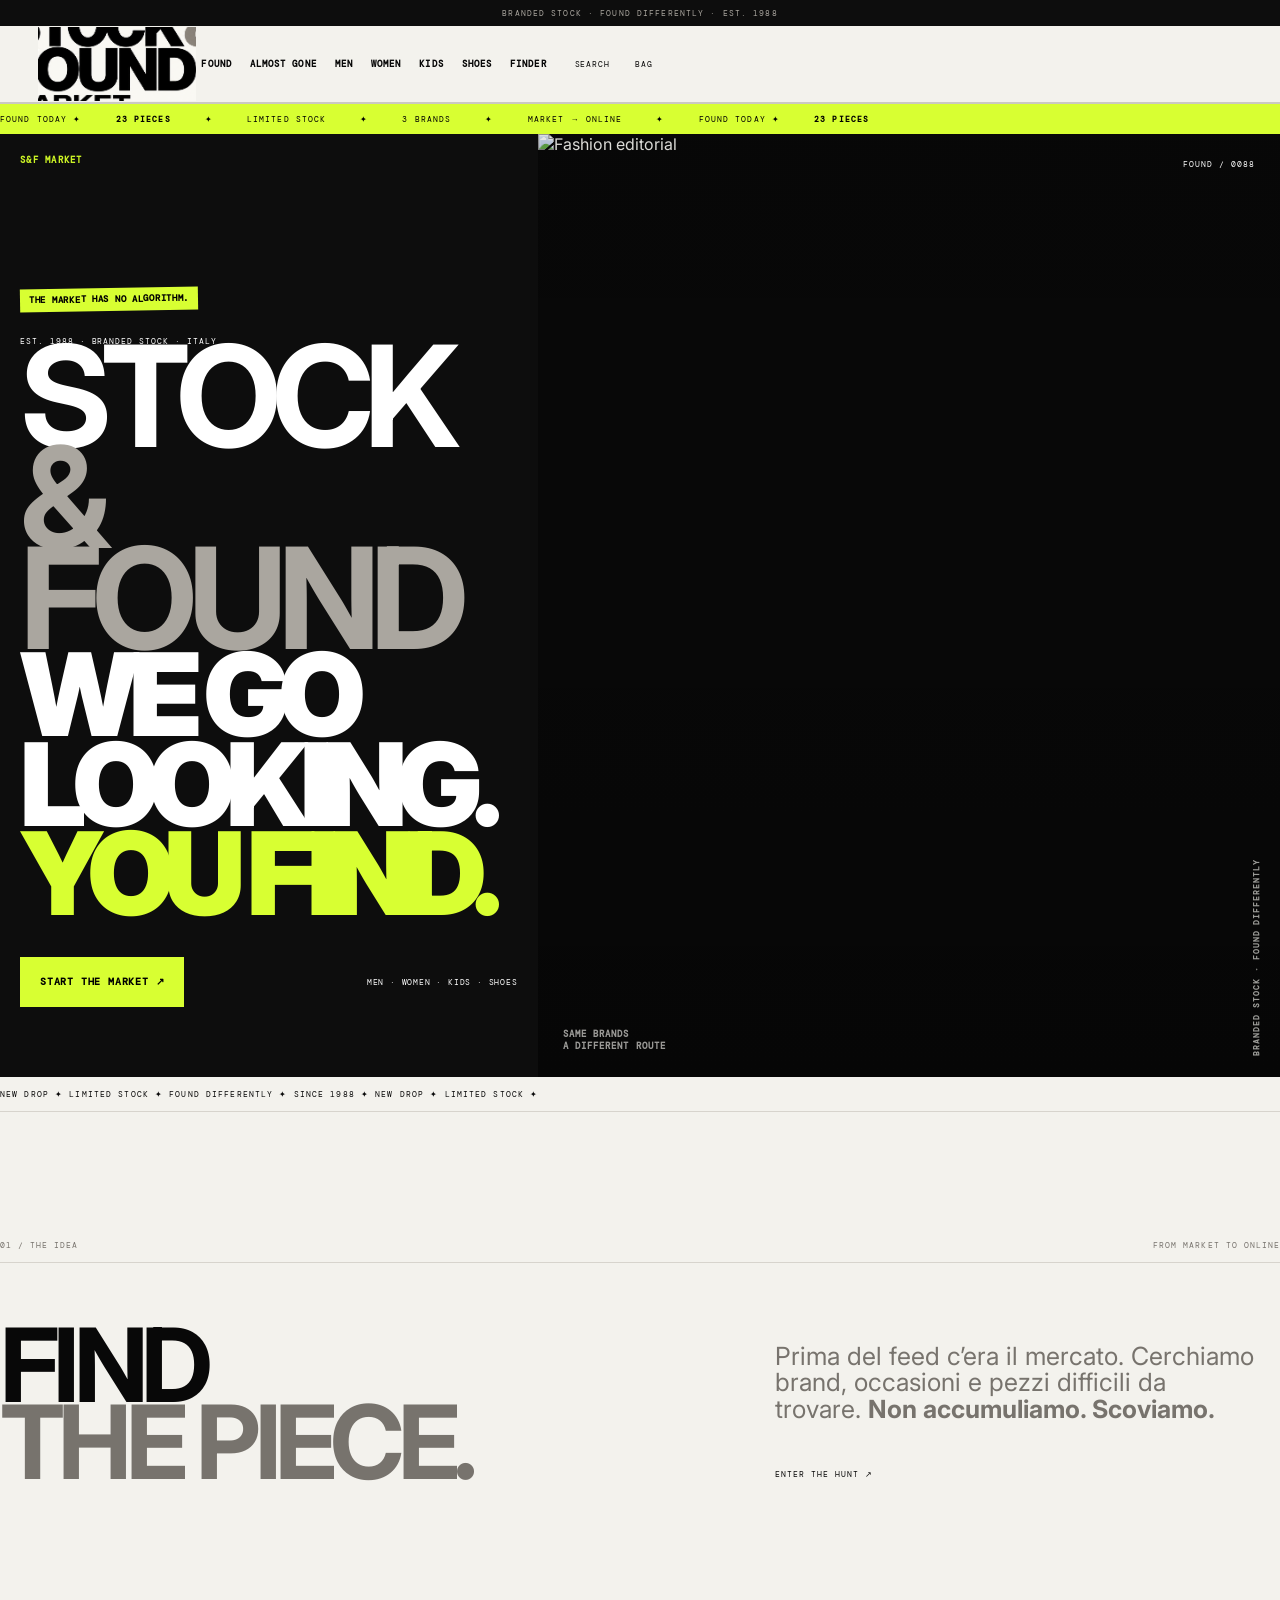
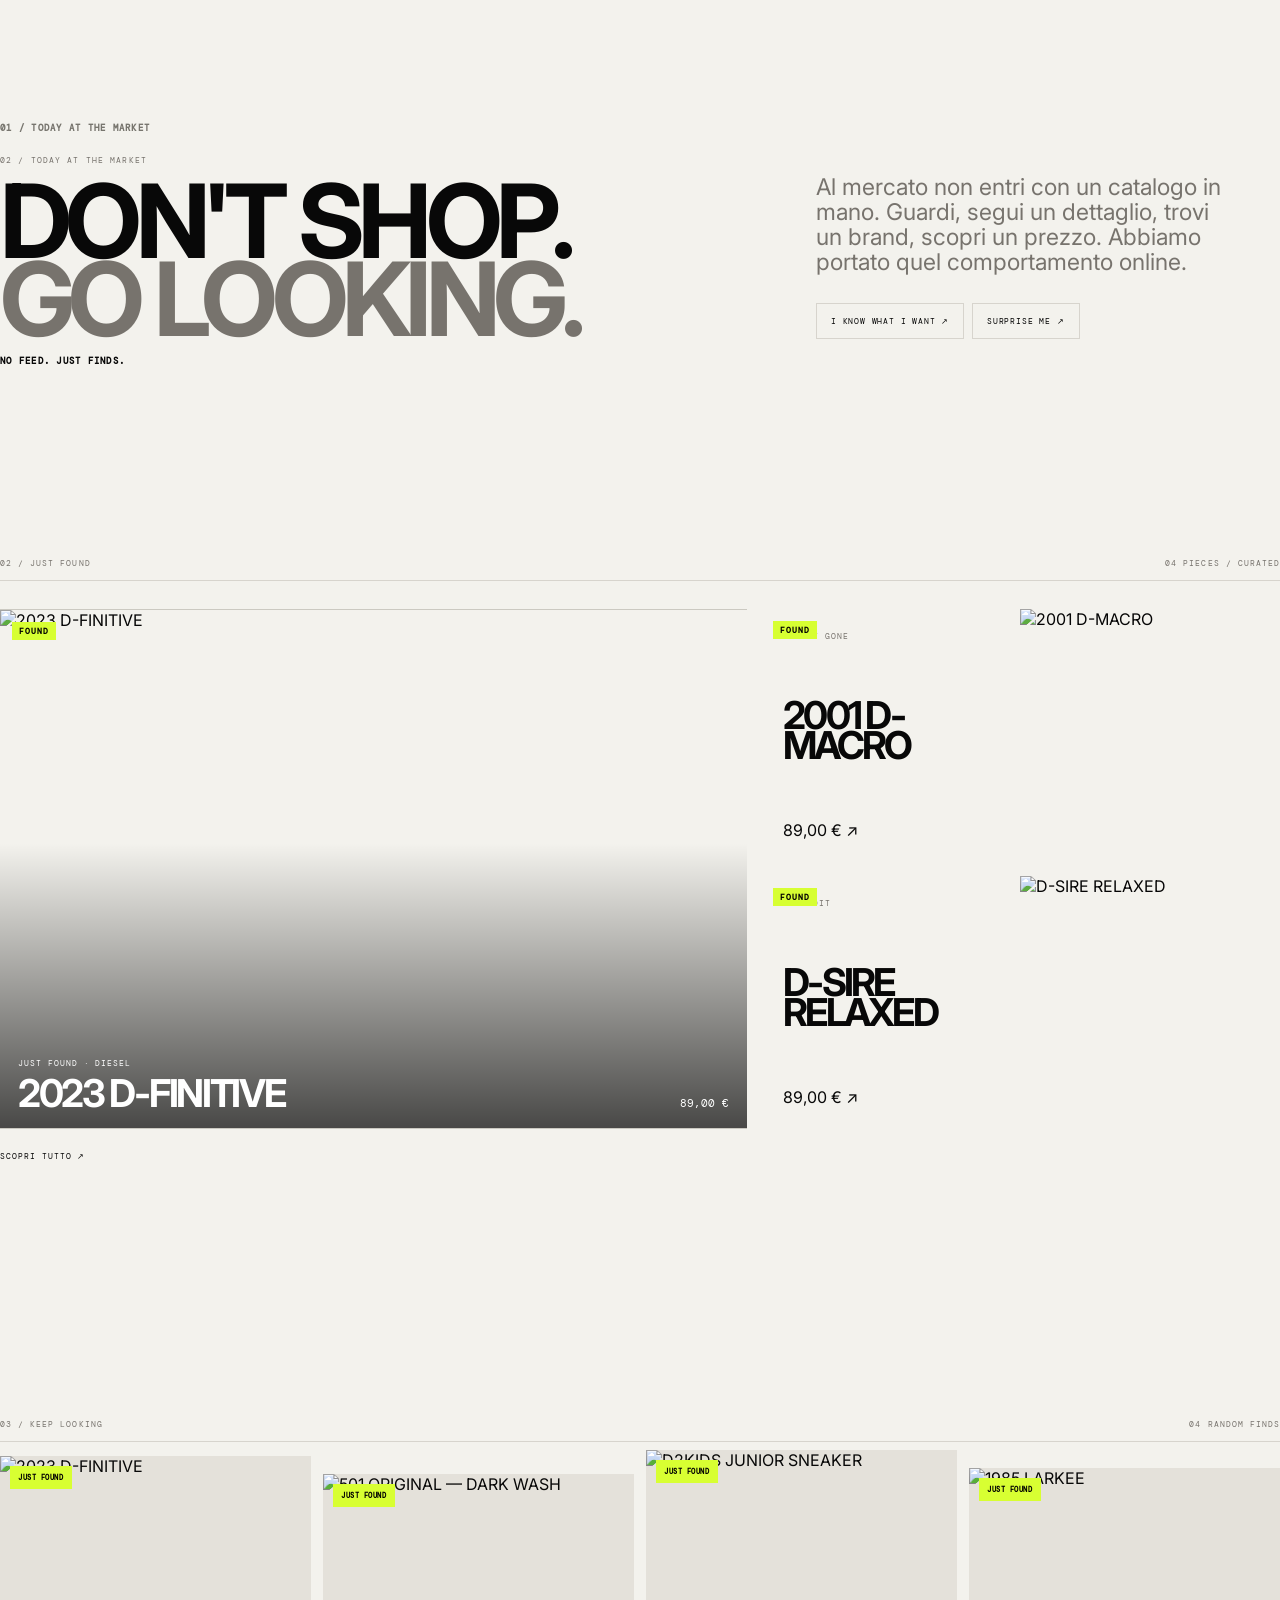
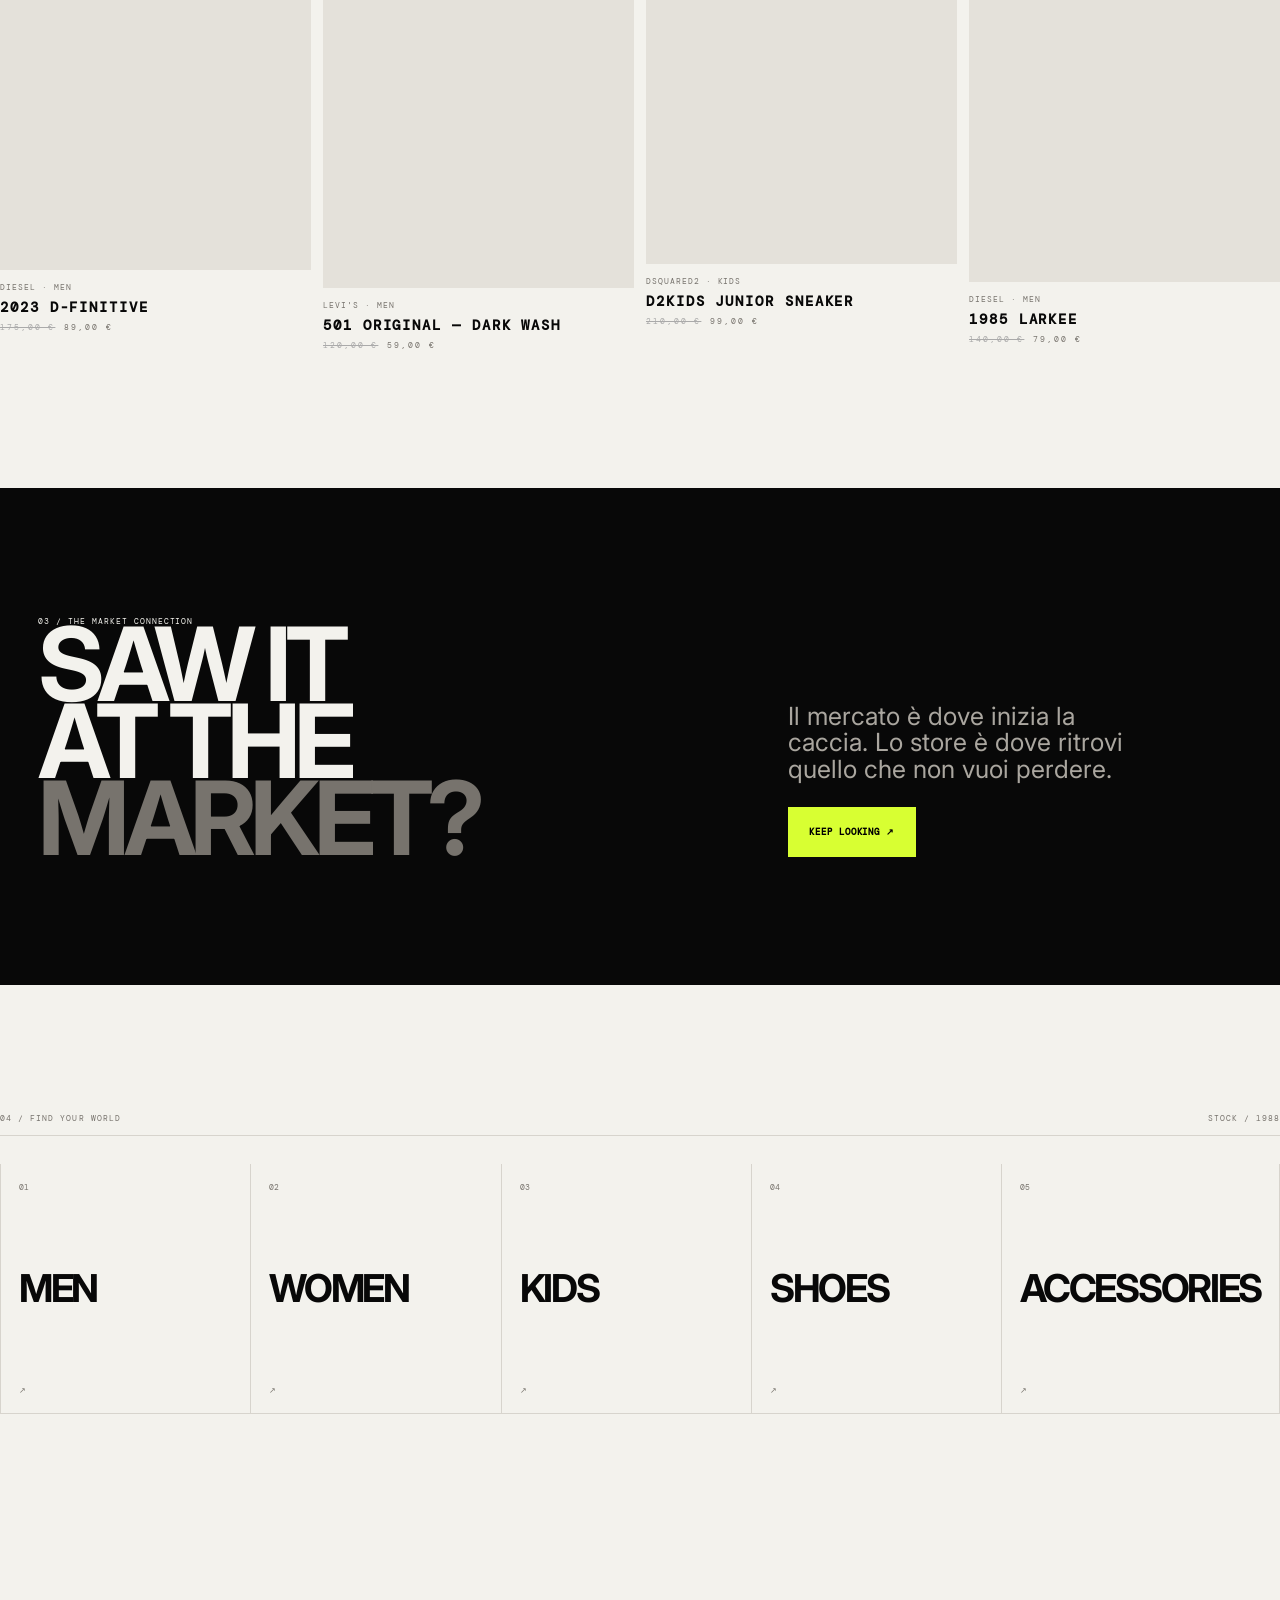
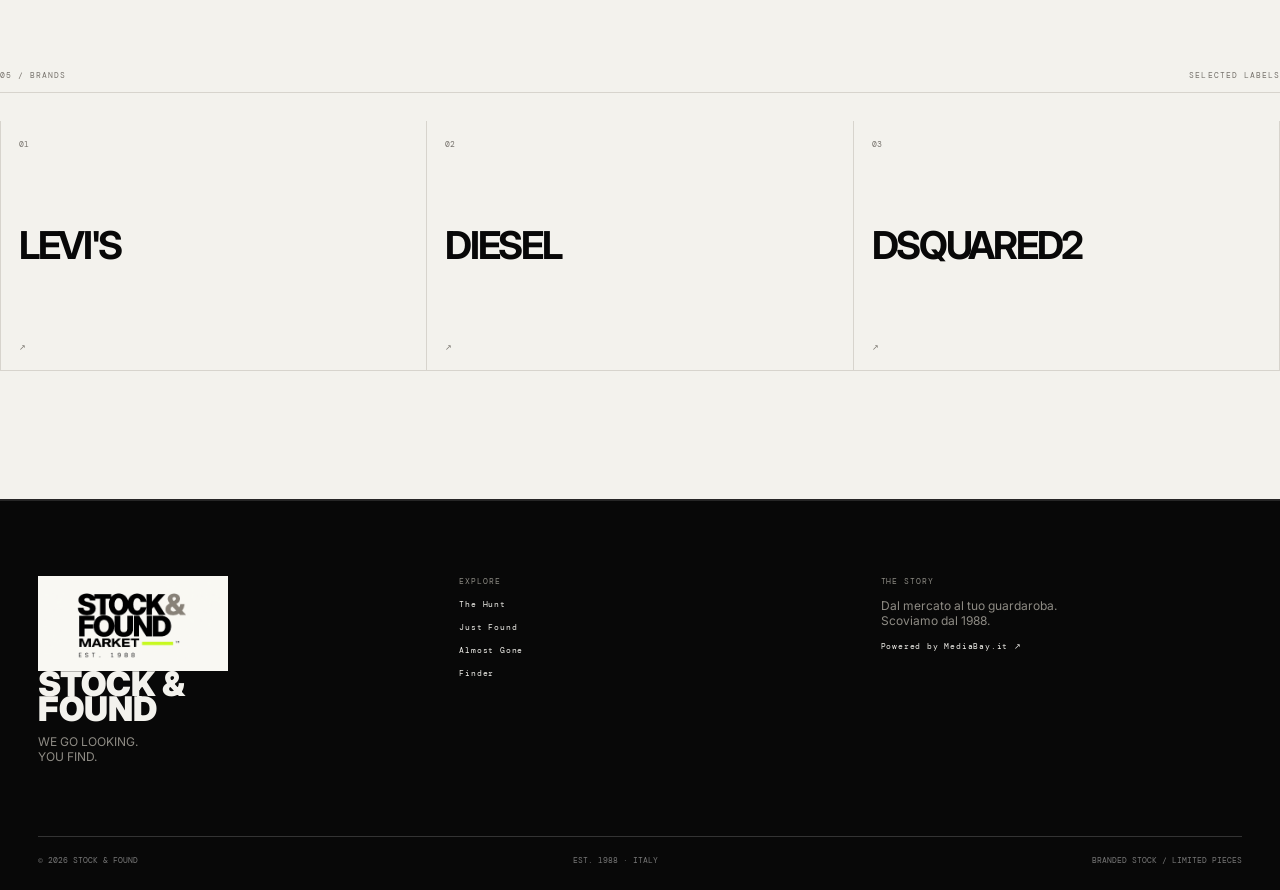
==== commit 33e0b4e8: "Stock and Found Market complete brand system" ====
--- a/index.html
+++ b/index.html
@@ -1 +1 @@
-<!doctype html><html lang="it"><head><meta charset="utf-8"><meta name="viewport" content="width=device-width,initial-scale=1,viewport-fit=cover"><meta name="description" content="STOCK & FOUND 88 — Branded stock. Found differently."><title>STOCK & FOUND 88 — Found Differently</title><link rel="stylesheet" href="styles.css?v=88.10"><link rel="stylesheet" href="market.css?v=89.1"><link rel="stylesheet" href="market-v2.css?v=90.1"><link rel="stylesheet" href="personality-01.css?v=91.1"><link rel="stylesheet" href="home-market-v1.css?v=92.1"><link rel="stylesheet" href="no-88.css?v=93.1"><link rel="stylesheet" href="logo-fix.css?v=94.1"><link rel="stylesheet" href="real-logo.css?v=95.1"></head><body data-page="home"><div id="header"></div><main><section class="hero"><div class="hero-copy"><div class="eyebrow">EST. 1988 · BRANDED STOCK · ITALY</div><div><h1>STOCK<br><span>&amp; FOUND <em>88</em></span></h1><p>WE GO LOOKING.<br><strong>YOU FIND.</strong></p></div><div class="hero-bottom"><a class="btn light" href="shop.html">START THE HUNT ↗</a><span>MEN · WOMEN · KIDS · SHOES</span></div></div><a class="hero-img" href="shop.html"><img src="https://images.unsplash.com/photo-1529139574466-a303027c1d8b?auto=format&amp;fit=crop&amp;w=1800&amp;q=90" alt="Fashion editorial"><span class="hero-code">FOUND / 0088</span><span class="hero-tag">SAME BRANDS<br>A DIFFERENT ROUTE</span></a></section><div class="marquee"><div>NEW DROP ✦ LIMITED STOCK ✦ FOUND DIFFERENTLY ✦ SINCE 1988 ✦ NEW DROP ✦ LIMITED STOCK ✦</div></div><section class="section wrap"><div class="line"><span>01 / THE IDEA</span><span>FROM MARKET TO ONLINE</span></div><div class="manifesto"><div><h2>FIND<br><em>THE PIECE.</em></h2></div><div><p>Prima del feed c’era il mercato. Cerchiamo brand, occasioni e pezzi difficili da trovare. <strong>Non accumuliamo. Scoviamo.</strong></p><a class="arrow" href="shop.html">ENTER THE HUNT ↗</a></div></div></section><section class="section wrap drop"><div class="line"><span>02 / JUST FOUND</span><span id="featuredCount">00 PIECES</span></div><div id="featured" class="grid"></div><div><a class="arrow" href="shop.html">SCOPRI TUTTO ↗</a></div></section><section class="darkband"><div class="wrap darkband-inner"><div><div class="eyebrow">03 / THE MARKET CONNECTION</div><h2>SAW IT<br>AT THE <em>MARKET?</em></h2></div><div><p>Il mercato è dove inizia la caccia. Lo store è dove ritrovi quello che non vuoi perdere.</p><a class="btn light" href="shop.html">KEEP LOOKING ↗</a></div></div></section><section class="section wrap"><div class="line"><span>04 / FIND YOUR WORLD</span><span>STOCK / 1988</span></div><div class="category-grid"><a href="shop.html?cat=Men"><span>01</span><b>MEN</b><i>↗</i></a><a href="shop.html?cat=Women"><span>02</span><b>WOMEN</b><i>↗</i></a><a href="shop.html?cat=Kids"><span>03</span><b>KIDS</b><i>↗</i></a><a href="shop.html?cat=Shoes"><span>04</span><b>SHOES</b><i>↗</i></a><a href="shop.html?cat=Accessories"><span>05</span><b>ACCESSORIES</b><i>↗</i></a></div></section><section class="section wrap"><div class="line"><span>05 / BRANDS</span><span>SELECTED LABELS</span></div><div id="brandWall" class="category-grid" style="grid-template-columns:repeat(3,1fr)"></div></section><section class="split"><div class="image"><img src="https://images.unsplash.com/photo-1551488831-00ddcb6c6bd3?auto=format&amp;fit=crop&amp;w=1400&amp;q=88" alt="Clothing rack"></div><div class="copy"><div class="eyebrow">06 / SINCE 1988</div><h2>CERCARE.<br>TROVARE.<br><em>SELEZIONARE.</em></h2><p>Dal 1988 cerchiamo cose che meritano di essere trovate. A volte al mercato. A volte online. La caccia è la stessa.</p><span class="stamp">WE GO LOOKING / YOU FIND / EST. 1988</span></div></section><section class="closing wrap"><div class="eyebrow">07 / STOCK &amp; FOUND 88</div><h2>GOOD BRANDS.<br><em>BETTER FINDS.</em></h2><p>Non sai cosa stai cercando? Perfetto. È spesso così che trovi qualcosa di meglio.</p><a class="btn dark" href="finder.html">OPEN THE FINDER ↗</a></section><section class="newsletter"><div class="wrap newsletter-inner"><div><div class="eyebrow">08 / THE FIND LIST</div><h2>DON’T MISS<br>THE NEXT FIND.</h2><p>Nuovi finds, pezzi limitati e cose che spariscono velocemente.</p></div><form id="newsletterForm"><label>EMAIL<input type="email" required placeholder="your@email.com"></label><button class="btn light" type="submit">SHOW ME THE FINDS ↗</button><small id="newsletterMsg"></small></form></div></section></main><div id="footer"></div><div id="overlay" class="overlay"></div><aside id="cart" class="cart"></aside><script src="js/app.js?v=88.10"></script><script src="js/market.js?v=89.1"></script><script src="js/market-v2.js?v=90.1"></script><script src="js/personality-01.js?v=91.1"></script><script src="js/home-market-v1.js?v=92.1"></script><script src="js/no-88.js?v=93.1"></script><script src="js/logo-fix.js?v=94.1"></script><script src="js/real-logo.js?v=95.1"></script></body></html>+<!doctype html><html lang="it"><head><meta charset="utf-8"><meta name="viewport" content="width=device-width,initial-scale=1,viewport-fit=cover"><meta name="description" content="STOCK & FOUND 88 — Branded stock. Found differently."><title>STOCK & FOUND 88 — Found Differently</title><link rel="stylesheet" href="styles.css?v=88.10"><link rel="stylesheet" href="market.css?v=89.1"><link rel="stylesheet" href="market-v2.css?v=90.1"><link rel="stylesheet" href="personality-01.css?v=91.1"><link rel="stylesheet" href="home-market-v1.css?v=92.1"><link rel="stylesheet" href="no-88.css?v=93.1"><link rel="stylesheet" href="logo-fix.css?v=94.1"><link rel="stylesheet" href="real-logo.css?v=95.1"><link rel="stylesheet" href="brand-system.css?v=96.1"></head><body data-page="home"><div id="header"></div><main><section class="hero"><div class="hero-copy"><div class="eyebrow">EST. 1988 · BRANDED STOCK · ITALY</div><div><h1>STOCK<br><span>&amp; FOUND <em>88</em></span></h1><p>WE GO LOOKING.<br><strong>YOU FIND.</strong></p></div><div class="hero-bottom"><a class="btn light" href="shop.html">START THE HUNT ↗</a><span>MEN · WOMEN · KIDS · SHOES</span></div></div><a class="hero-img" href="shop.html"><img src="https://images.unsplash.com/photo-1529139574466-a303027c1d8b?auto=format&amp;fit=crop&amp;w=1800&amp;q=90" alt="Fashion editorial"><span class="hero-code">FOUND / 0088</span><span class="hero-tag">SAME BRANDS<br>A DIFFERENT ROUTE</span></a></section><div class="marquee"><div>NEW DROP ✦ LIMITED STOCK ✦ FOUND DIFFERENTLY ✦ SINCE 1988 ✦ NEW DROP ✦ LIMITED STOCK ✦</div></div><section class="section wrap"><div class="line"><span>01 / THE IDEA</span><span>FROM MARKET TO ONLINE</span></div><div class="manifesto"><div><h2>FIND<br><em>THE PIECE.</em></h2></div><div><p>Prima del feed c’era il mercato. Cerchiamo brand, occasioni e pezzi difficili da trovare. <strong>Non accumuliamo. Scoviamo.</strong></p><a class="arrow" href="shop.html">ENTER THE HUNT ↗</a></div></div></section><section class="section wrap drop"><div class="line"><span>02 / JUST FOUND</span><span id="featuredCount">00 PIECES</span></div><div id="featured" class="grid"></div><div><a class="arrow" href="shop.html">SCOPRI TUTTO ↗</a></div></section><section class="darkband"><div class="wrap darkband-inner"><div><div class="eyebrow">03 / THE MARKET CONNECTION</div><h2>SAW IT<br>AT THE <em>MARKET?</em></h2></div><div><p>Il mercato è dove inizia la caccia. Lo store è dove ritrovi quello che non vuoi perdere.</p><a class="btn light" href="shop.html">KEEP LOOKING ↗</a></div></div></section><section class="section wrap"><div class="line"><span>04 / FIND YOUR WORLD</span><span>STOCK / 1988</span></div><div class="category-grid"><a href="shop.html?cat=Men"><span>01</span><b>MEN</b><i>↗</i></a><a href="shop.html?cat=Women"><span>02</span><b>WOMEN</b><i>↗</i></a><a href="shop.html?cat=Kids"><span>03</span><b>KIDS</b><i>↗</i></a><a href="shop.html?cat=Shoes"><span>04</span><b>SHOES</b><i>↗</i></a><a href="shop.html?cat=Accessories"><span>05</span><b>ACCESSORIES</b><i>↗</i></a></div></section><section class="section wrap"><div class="line"><span>05 / BRANDS</span><span>SELECTED LABELS</span></div><div id="brandWall" class="category-grid" style="grid-template-columns:repeat(3,1fr)"></div></section><section class="split"><div class="image"><img src="https://images.unsplash.com/photo-1551488831-00ddcb6c6bd3?auto=format&amp;fit=crop&amp;w=1400&amp;q=88" alt="Clothing rack"></div><div class="copy"><div class="eyebrow">06 / SINCE 1988</div><h2>CERCARE.<br>TROVARE.<br><em>SELEZIONARE.</em></h2><p>Dal 1988 cerchiamo cose che meritano di essere trovate. A volte al mercato. A volte online. La caccia è la stessa.</p><span class="stamp">WE GO LOOKING / YOU FIND / EST. 1988</span></div></section><section class="closing wrap"><div class="eyebrow">07 / STOCK &amp; FOUND 88</div><h2>GOOD BRANDS.<br><em>BETTER FINDS.</em></h2><p>Non sai cosa stai cercando? Perfetto. È spesso così che trovi qualcosa di meglio.</p><a class="btn dark" href="finder.html">OPEN THE FINDER ↗</a></section><section class="newsletter"><div class="wrap newsletter-inner"><div><div class="eyebrow">08 / THE FIND LIST</div><h2>DON’T MISS<br>THE NEXT FIND.</h2><p>Nuovi finds, pezzi limitati e cose che spariscono velocemente.</p></div><form id="newsletterForm"><label>EMAIL<input type="email" required placeholder="your@email.com"></label><button class="btn light" type="submit">SHOW ME THE FINDS ↗</button><small id="newsletterMsg"></small></form></div></section></main><div id="footer"></div><div id="overlay" class="overlay"></div><aside id="cart" class="cart"></aside><script src="js/app.js?v=88.10"></script><script src="js/market.js?v=89.1"></script><script src="js/market-v2.js?v=90.1"></script><script src="js/personality-01.js?v=91.1"></script><script src="js/home-market-v1.js?v=92.1"></script><script src="js/no-88.js?v=93.1"></script><script src="js/logo-fix.js?v=94.1"></script><script src="js/real-logo.js?v=95.1"></script><script src="js/brand-system.js?v=96.1"></script></body></html>
--- a/brand-system.css
+++ b/brand-system.css
@@ -0,0 +1,612 @@
+
+/* ============================================================
+   STOCK & FOUND MARKET — BRAND SYSTEM V1
+   Global visual identity for every page.
+   Brand: STOCK & FOUND MARKET
+   Heritage: EST. 1988
+   ============================================================ */
+
+:root{
+  --sfm-black:#080808;
+  --sfm-paper:#F3F2ED;
+  --sfm-acid:#D8FF32;
+  --sfm-red:#FF4A2F;
+  --sfm-line:#CBC9C1;
+  --sfm-muted:#77756E;
+  --sfm-gray:#A7A59E;
+  --sfm-white:#FFFFFF;
+
+  --sfm-display:Inter,Arial,Helvetica,sans-serif;
+  --sfm-mono:"DM Mono","Roboto Mono",monospace;
+
+  --sfm-radius:0px;
+  --sfm-ease:cubic-bezier(.2,.8,.2,1);
+}
+
+html,
+body{
+  width:100%!important;
+  max-width:100%!important;
+  min-width:0!important;
+  overflow-x:hidden!important;
+  background:var(--sfm-paper)!important;
+  color:var(--sfm-black)!important;
+}
+
+body.sfm-brand{
+  font-family:var(--sfm-display)!important;
+}
+
+/* -------------------- RESET / TYPE -------------------- */
+
+body.sfm-brand *,
+body.sfm-brand *::before,
+body.sfm-brand *::after{
+  border-radius:0!important;
+  box-sizing:border-box;
+}
+
+body.sfm-brand a{
+  color:inherit;
+  text-decoration:none;
+}
+
+body.sfm-brand img{
+  max-width:100%;
+}
+
+body.sfm-brand h1,
+body.sfm-brand h2,
+body.sfm-brand h3,
+body.sfm-brand h4,
+body.sfm-brand p{
+  text-wrap:balance;
+}
+
+body.sfm-brand h1,
+body.sfm-brand h2,
+body.sfm-brand h3{
+  letter-spacing:-.065em;
+}
+
+body.sfm-brand .eyebrow,
+body.sfm-brand .micro,
+body.sfm-brand .label,
+body.sfm-brand small,
+body.sfm-brand .meta,
+body.sfm-brand .product-code{
+  font-family:var(--sfm-mono)!important;
+  letter-spacing:.12em!important;
+  text-transform:uppercase;
+}
+
+/* -------------------- HEADER -------------------- */
+
+body.sfm-brand #header,
+body.sfm-brand header{
+  background:var(--sfm-paper)!important;
+  color:var(--sfm-black)!important;
+  border-bottom:1px solid var(--sfm-line)!important;
+  position:relative;
+  z-index:1000;
+}
+
+body.sfm-brand #header .logo,
+body.sfm-brand #header .site-logo,
+body.sfm-brand #header .brand,
+body.sfm-brand header .logo,
+body.sfm-brand header .site-logo,
+body.sfm-brand header .brand{
+  width:150px!important;
+  height:74px!important;
+  flex:0 0 150px!important;
+  position:relative!important;
+  overflow:hidden!important;
+  background:var(--sfm-paper)!important;
+  line-height:0!important;
+}
+
+body.sfm-brand .sfm-brand-logo{
+  position:absolute!important;
+  width:265%!important;
+  height:265%!important;
+  left:-82.5%!important;
+  top:-82.5%!important;
+  max-width:none!important;
+  object-fit:contain!important;
+  object-position:center!important;
+  display:block!important;
+}
+
+body.sfm-brand .nav a,
+body.sfm-brand .nav button,
+body.sfm-brand #header a,
+body.sfm-brand header a{
+  font-family:var(--sfm-mono)!important;
+  font-size:9px!important;
+  font-weight:700!important;
+  letter-spacing:.12em!important;
+  text-transform:uppercase;
+}
+
+body.sfm-brand #menuBtn,
+body.sfm-brand #searchBtn,
+body.sfm-brand #bagBtn{
+  color:var(--sfm-black)!important;
+}
+
+/* -------------------- GLOBAL BUTTON SYSTEM -------------------- */
+
+body.sfm-brand .btn,
+body.sfm-brand button[type="submit"],
+body.sfm-brand .checkout button,
+body.sfm-brand .finder button{
+  appearance:none!important;
+  border:1px solid var(--sfm-black)!important;
+  background:var(--sfm-black)!important;
+  color:var(--sfm-paper)!important;
+  min-height:50px!important;
+  padding:0 20px!important;
+  display:inline-flex!important;
+  align-items:center!important;
+  justify-content:center!important;
+  gap:7px!important;
+  font-family:var(--sfm-mono)!important;
+  font-size:9px!important;
+  font-weight:900!important;
+  letter-spacing:.1em!important;
+  text-transform:uppercase!important;
+  cursor:pointer;
+  transition:background .2s var(--sfm-ease),color .2s var(--sfm-ease),transform .2s var(--sfm-ease);
+}
+
+body.sfm-brand .btn:hover,
+body.sfm-brand button[type="submit"]:hover{
+  background:var(--sfm-acid)!important;
+  color:#000!important;
+  transform:translateY(-2px);
+}
+
+body.sfm-brand .btn.light{
+  background:var(--sfm-acid)!important;
+  color:#000!important;
+  border-color:var(--sfm-acid)!important;
+}
+
+body.sfm-brand .btn.light:hover{
+  background:var(--sfm-paper)!important;
+  border-color:var(--sfm-paper)!important;
+}
+
+body.sfm-brand .btn.outline,
+body.sfm-brand .secondary{
+  background:transparent!important;
+  color:var(--sfm-black)!important;
+}
+
+/* -------------------- HERO / MAJOR BANDS -------------------- */
+
+body.sfm-brand .hero{
+  background:var(--sfm-black)!important;
+  color:var(--sfm-paper)!important;
+  border:0!important;
+}
+
+body.sfm-brand .hero-copy p{
+  letter-spacing:-.085em!important;
+  font-weight:900!important;
+}
+
+body.sfm-brand .hero-copy p strong,
+body.sfm-brand .hero h1 em,
+body.sfm-brand .hero h2 em{
+  color:var(--sfm-acid)!important;
+}
+
+body.sfm-brand .hero-tag,
+body.sfm-brand .hero .micro{
+  color:rgba(243,242,237,.62)!important;
+}
+
+body.sfm-brand .market-pulse{
+  background:var(--sfm-acid)!important;
+  color:#000!important;
+  border:0!important;
+}
+
+body.sfm-brand .market-pulse *{
+  color:#000!important;
+}
+
+/* Eliminate old teal/blue branding remnants. */
+body.sfm-brand .darkband,
+body.sfm-brand .dark-band{
+  background:var(--sfm-black)!important;
+  color:var(--sfm-paper)!important;
+}
+
+body.sfm-brand [style*="#0f"],
+body.sfm-brand [style*="teal"],
+body.sfm-brand [style*="rgb(15,"]{
+  /* Intentional no-op hook; inline styles are handled in JS where possible. */
+}
+
+/* -------------------- SECTION SYSTEM -------------------- */
+
+body.sfm-brand main > section{
+  width:100%!important;
+  max-width:none!important;
+}
+
+body.sfm-brand .market-intro,
+body.sfm-brand .categories,
+body.sfm-brand .brand-wall,
+body.sfm-brand .newsletter{
+  background:var(--sfm-paper)!important;
+  color:var(--sfm-black)!important;
+}
+
+body.sfm-brand .market-intro::before,
+body.sfm-brand .categories::before,
+body.sfm-brand .brand-wall::before,
+body.sfm-brand .newsletter::before{
+  font-family:var(--sfm-mono)!important;
+  font-size:9px!important;
+  font-weight:900!important;
+  letter-spacing:.14em!important;
+  color:var(--sfm-muted)!important;
+}
+
+/* -------------------- MARKET / PRODUCT CARDS -------------------- */
+
+body.sfm-brand .market-stall,
+body.sfm-brand .market-tile,
+body.sfm-brand .product-card,
+body.sfm-brand .card,
+body.sfm-brand .product{
+  border-color:var(--sfm-line)!important;
+  background:var(--sfm-paper)!important;
+  color:var(--sfm-black)!important;
+}
+
+body.sfm-brand .market-stall:hover,
+body.sfm-brand .market-tile:hover,
+body.sfm-brand .product-card:hover{
+  background:#EAE9E2!important;
+}
+
+body.sfm-brand .market-stall img,
+body.sfm-brand .market-tile img,
+body.sfm-brand .product-card img,
+body.sfm-brand .product img{
+  filter:saturate(.9) contrast(1.02);
+}
+
+body.sfm-brand .badge,
+body.sfm-brand .product-badge,
+body.sfm-brand .tag{
+  background:var(--sfm-acid)!important;
+  color:#000!important;
+  border:0!important;
+  font-family:var(--sfm-mono)!important;
+  font-weight:900!important;
+  letter-spacing:.08em!important;
+}
+
+/* -------------------- SHOP / THE HUNT -------------------- */
+
+body.sfm-brand .shop,
+body.sfm-brand .shop-main,
+body.sfm-brand .products-section{
+  background:var(--sfm-paper)!important;
+}
+
+body.sfm-brand .shop h1,
+body.sfm-brand .hunt-title{
+  font-size:clamp(54px,9vw,140px)!important;
+  line-height:.8!important;
+  letter-spacing:-.085em!important;
+  font-weight:900!important;
+}
+
+body.sfm-brand .filters,
+body.sfm-brand .hunt-tools,
+body.sfm-brand .filterbar{
+  background:var(--sfm-paper)!important;
+  border-color:var(--sfm-line)!important;
+}
+
+body.sfm-brand .hunt-chip,
+body.sfm-brand .filter,
+body.sfm-brand select{
+  border:1px solid var(--sfm-black)!important;
+  background:transparent!important;
+  color:var(--sfm-black)!important;
+  font-family:var(--sfm-mono)!important;
+  font-size:9px!important;
+  font-weight:900!important;
+  letter-spacing:.08em!important;
+  text-transform:uppercase!important;
+}
+
+body.sfm-brand .hunt-chip.active,
+body.sfm-brand .filter.active{
+  background:var(--sfm-black)!important;
+  color:var(--sfm-paper)!important;
+}
+
+/* -------------------- PRODUCT PAGE -------------------- */
+
+body.sfm-brand .product-page,
+body.sfm-brand .product-detail,
+body.sfm-brand .product-info{
+  background:var(--sfm-paper)!important;
+  color:var(--sfm-black)!important;
+}
+
+body.sfm-brand .product-info h1{
+  font-size:clamp(42px,7vw,100px)!important;
+  line-height:.82!important;
+  font-weight:900!important;
+  letter-spacing:-.075em!important;
+}
+
+body.sfm-brand .product-info .price,
+body.sfm-brand .product-price{
+  font-family:var(--sfm-mono)!important;
+  font-weight:900!important;
+}
+
+body.sfm-brand .size,
+body.sfm-brand .size-btn,
+body.sfm-brand .sizes button{
+  background:transparent!important;
+  color:var(--sfm-black)!important;
+  border:1px solid var(--sfm-line)!important;
+  font-family:var(--sfm-mono)!important;
+}
+
+body.sfm-brand .size.selected,
+body.sfm-brand .size-btn.selected,
+body.sfm-brand .sizes button.selected{
+  background:var(--sfm-black)!important;
+  color:var(--sfm-paper)!important;
+  border-color:var(--sfm-black)!important;
+}
+
+body.sfm-brand .note{
+  border-left:3px solid var(--sfm-acid)!important;
+  background:#EAE9E2!important;
+  color:var(--sfm-black)!important;
+}
+
+/* -------------------- FINDER -------------------- */
+
+body.sfm-brand .finder,
+body.sfm-brand .finder-main{
+  background:var(--sfm-paper)!important;
+}
+
+body.sfm-brand .finder-modes{
+  border:1px solid var(--sfm-black)!important;
+}
+
+body.sfm-brand .finder-mode{
+  background:transparent!important;
+  color:var(--sfm-black)!important;
+  border-right:1px solid var(--sfm-black)!important;
+}
+
+body.sfm-brand .finder-mode.active,
+body.sfm-brand .finder-mode:hover{
+  background:var(--sfm-acid)!important;
+  color:#000!important;
+}
+
+body.sfm-brand .finder-surprise{
+  background:var(--sfm-black)!important;
+  color:var(--sfm-paper)!important;
+  border:0!important;
+}
+
+body.sfm-brand .finder input,
+body.sfm-brand .finder select{
+  background:transparent!important;
+  color:var(--sfm-black)!important;
+  border:0!important;
+  border-bottom:1px solid var(--sfm-black)!important;
+  border-radius:0!important;
+}
+
+/* -------------------- CHECKOUT -------------------- */
+
+body.sfm-brand .checkout,
+body.sfm-brand .checkout-page{
+  background:var(--sfm-paper)!important;
+  color:var(--sfm-black)!important;
+}
+
+body.sfm-brand .checkout h1{
+  font-size:clamp(56px,9vw,135px)!important;
+  line-height:.8!important;
+  letter-spacing:-.085em!important;
+  font-weight:900!important;
+}
+
+body.sfm-brand .checkout input,
+body.sfm-brand .checkout textarea,
+body.sfm-brand .checkout select{
+  background:transparent!important;
+  color:var(--sfm-black)!important;
+  border:0!important;
+  border-bottom:1px solid var(--sfm-black)!important;
+  border-radius:0!important;
+  padding:14px 0!important;
+  font-family:var(--sfm-display)!important;
+}
+
+/* -------------------- SEARCH / MOBILE MENU -------------------- */
+
+body.sfm-brand .search-panel{
+  background:var(--sfm-black)!important;
+  color:var(--sfm-paper)!important;
+  border:0!important;
+}
+
+body.sfm-brand .search-panel input{
+  color:var(--sfm-paper)!important;
+  border-color:var(--sfm-paper)!important;
+  background:transparent!important;
+}
+
+body.sfm-brand .mobile-menu{
+  background:var(--sfm-paper)!important;
+  color:var(--sfm-black)!important;
+}
+
+body.sfm-brand .mobile-menu a{
+  font-family:var(--sfm-display)!important;
+  font-weight:900!important;
+  letter-spacing:-.06em!important;
+  border-color:var(--sfm-line)!important;
+}
+
+body.sfm-brand .mobile-menu a:hover{
+  background:var(--sfm-acid)!important;
+}
+
+/* -------------------- CART -------------------- */
+
+body.sfm-brand .cart-drawer,
+body.sfm-brand #cartDrawer{
+  background:var(--sfm-paper)!important;
+  color:var(--sfm-black)!important;
+  border-left:1px solid var(--sfm-black)!important;
+}
+
+body.sfm-brand .carttop,
+body.sfm-brand .cartbottom{
+  border-color:var(--sfm-line)!important;
+}
+
+body.sfm-brand .cartbottom .btn{
+  background:var(--sfm-black)!important;
+  color:var(--sfm-acid)!important;
+}
+
+/* -------------------- STORY / CLOSING -------------------- */
+
+body.sfm-brand .split{
+  background:var(--sfm-black)!important;
+  color:var(--sfm-paper)!important;
+}
+
+body.sfm-brand .split h2 em,
+body.sfm-brand .closing h2 em{
+  color:var(--sfm-acid)!important;
+  font-style:normal!important;
+}
+
+body.sfm-brand .closing{
+  background:var(--sfm-acid)!important;
+  color:#000!important;
+}
+
+body.sfm-brand .closing h2 em{
+  color:transparent!important;
+  -webkit-text-stroke:2px #000!important;
+}
+
+body.sfm-brand .closing .btn{
+  background:#000!important;
+  color:var(--sfm-acid)!important;
+}
+
+/* -------------------- FOOTER -------------------- */
+
+body.sfm-brand footer,
+body.sfm-brand #footer{
+  background:var(--sfm-black)!important;
+  color:var(--sfm-paper)!important;
+  border-top:1px solid #262626!important;
+}
+
+body.sfm-brand footer a,
+body.sfm-brand #footer a{
+  color:var(--sfm-paper)!important;
+}
+
+body.sfm-brand footer .micro,
+body.sfm-brand #footer .micro,
+body.sfm-brand footer small,
+body.sfm-brand #footer small{
+  color:#8C8A83!important;
+}
+
+body.sfm-brand .sfm-footer-logo{
+  width:190px!important;
+  max-width:65vw!important;
+  background:var(--sfm-paper)!important;
+  display:block!important;
+}
+
+/* -------------------- REMOVE LEGACY TEAL -------------------- */
+
+body.sfm-brand .teal,
+body.sfm-brand .blue-band,
+body.sfm-brand .cyan-band{
+  background:var(--sfm-black)!important;
+  color:var(--sfm-paper)!important;
+}
+
+/* -------------------- RESPONSIVE -------------------- */
+
+@media(max-width:900px){
+  body.sfm-brand #header .logo,
+  body.sfm-brand #header .site-logo,
+  body.sfm-brand #header .brand,
+  body.sfm-brand header .logo,
+  body.sfm-brand header .site-logo,
+  body.sfm-brand header .brand{
+    width:138px!important;
+    height:68px!important;
+    flex-basis:138px!important;
+  }
+
+  body.sfm-brand .sfm-brand-logo{
+    width:265%!important;
+    height:265%!important;
+    left:-82.5%!important;
+    top:-82.5%!important;
+  }
+
+  body.sfm-brand .shop h1,
+  body.sfm-brand .hunt-title{
+    font-size:clamp(54px,17vw,90px)!important;
+  }
+
+  body.sfm-brand .product-info h1{
+    font-size:clamp(48px,15vw,82px)!important;
+  }
+
+  body.sfm-brand .finder-modes{
+    display:grid!important;
+    grid-template-columns:1fr!important;
+  }
+
+  body.sfm-brand .finder-mode{
+    border-right:0!important;
+    border-bottom:1px solid var(--sfm-black)!important;
+  }
+
+  body.sfm-brand .checkout h1{
+    font-size:clamp(58px,17vw,92px)!important;
+  }
+}
+
+@media(max-width:430px){
+  body.sfm-brand .btn{
+    min-height:48px!important;
+    padding:0 16px!important;
+  }
+}
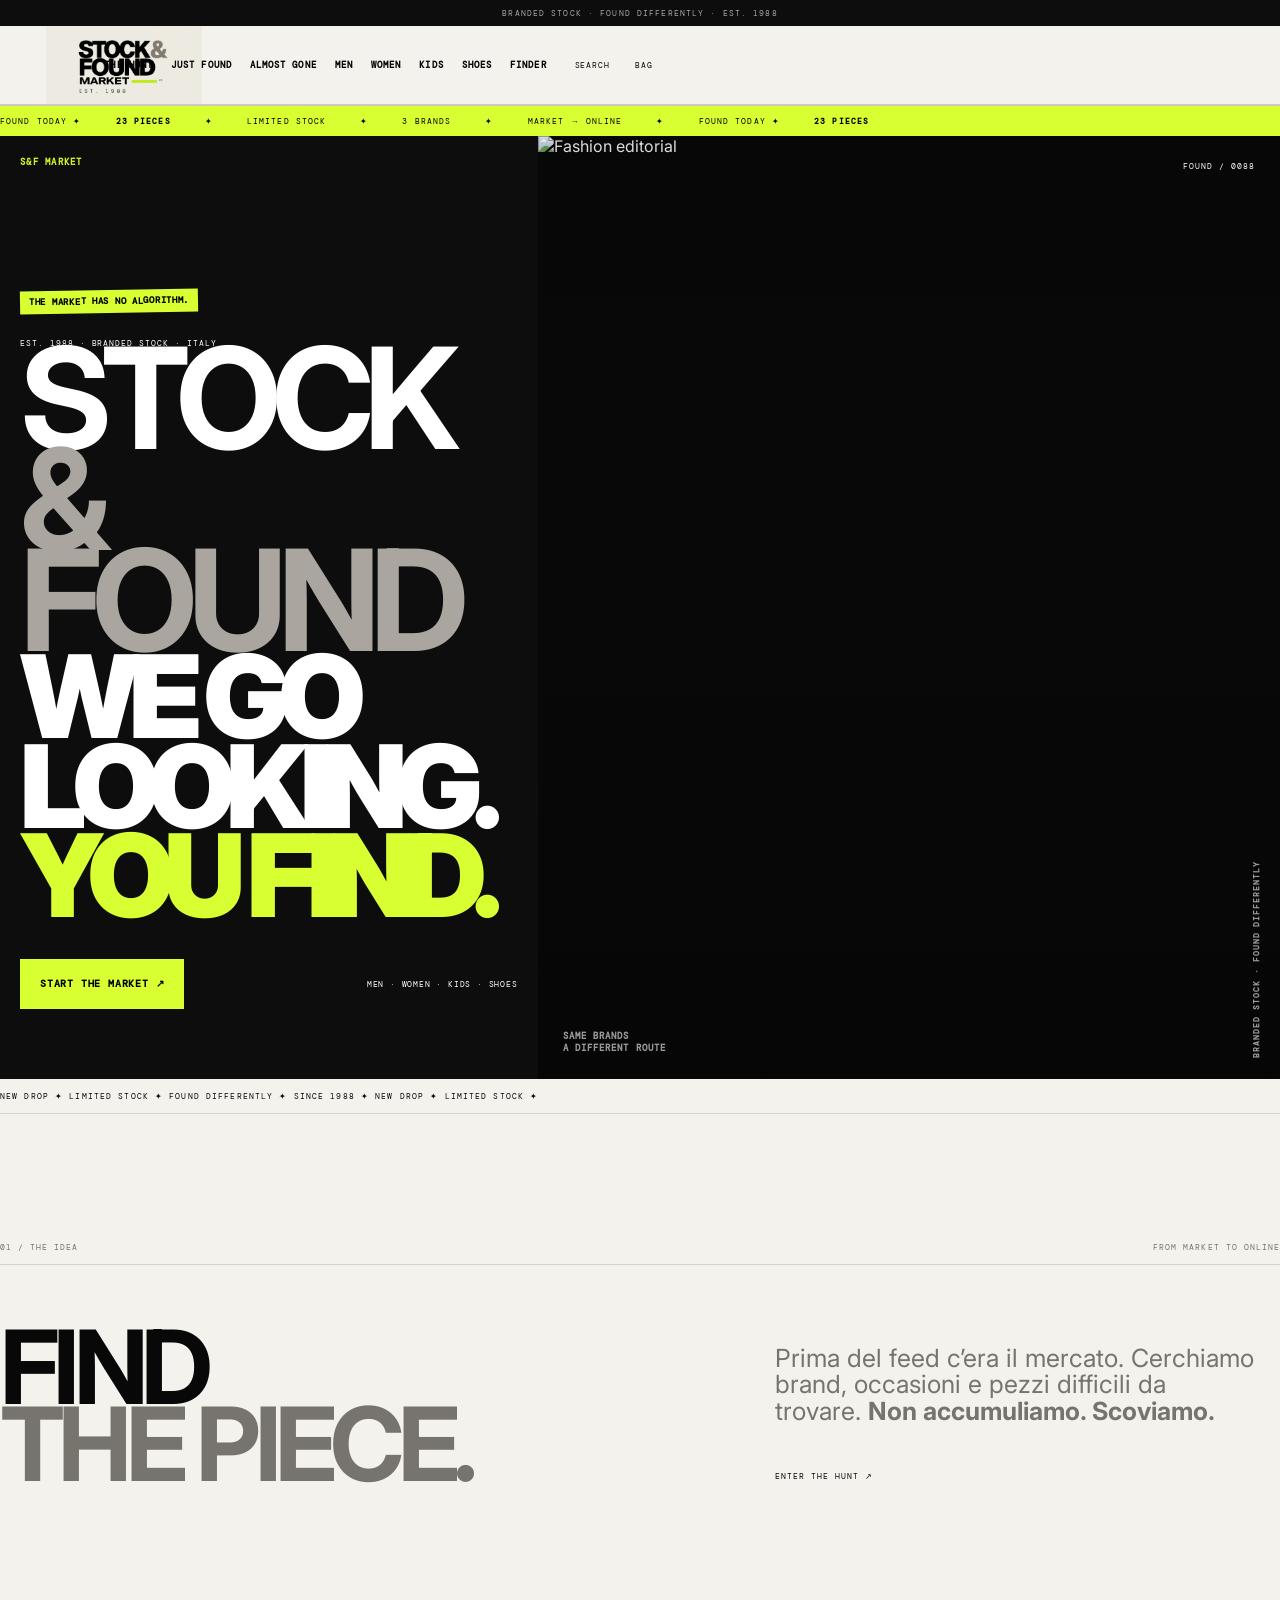
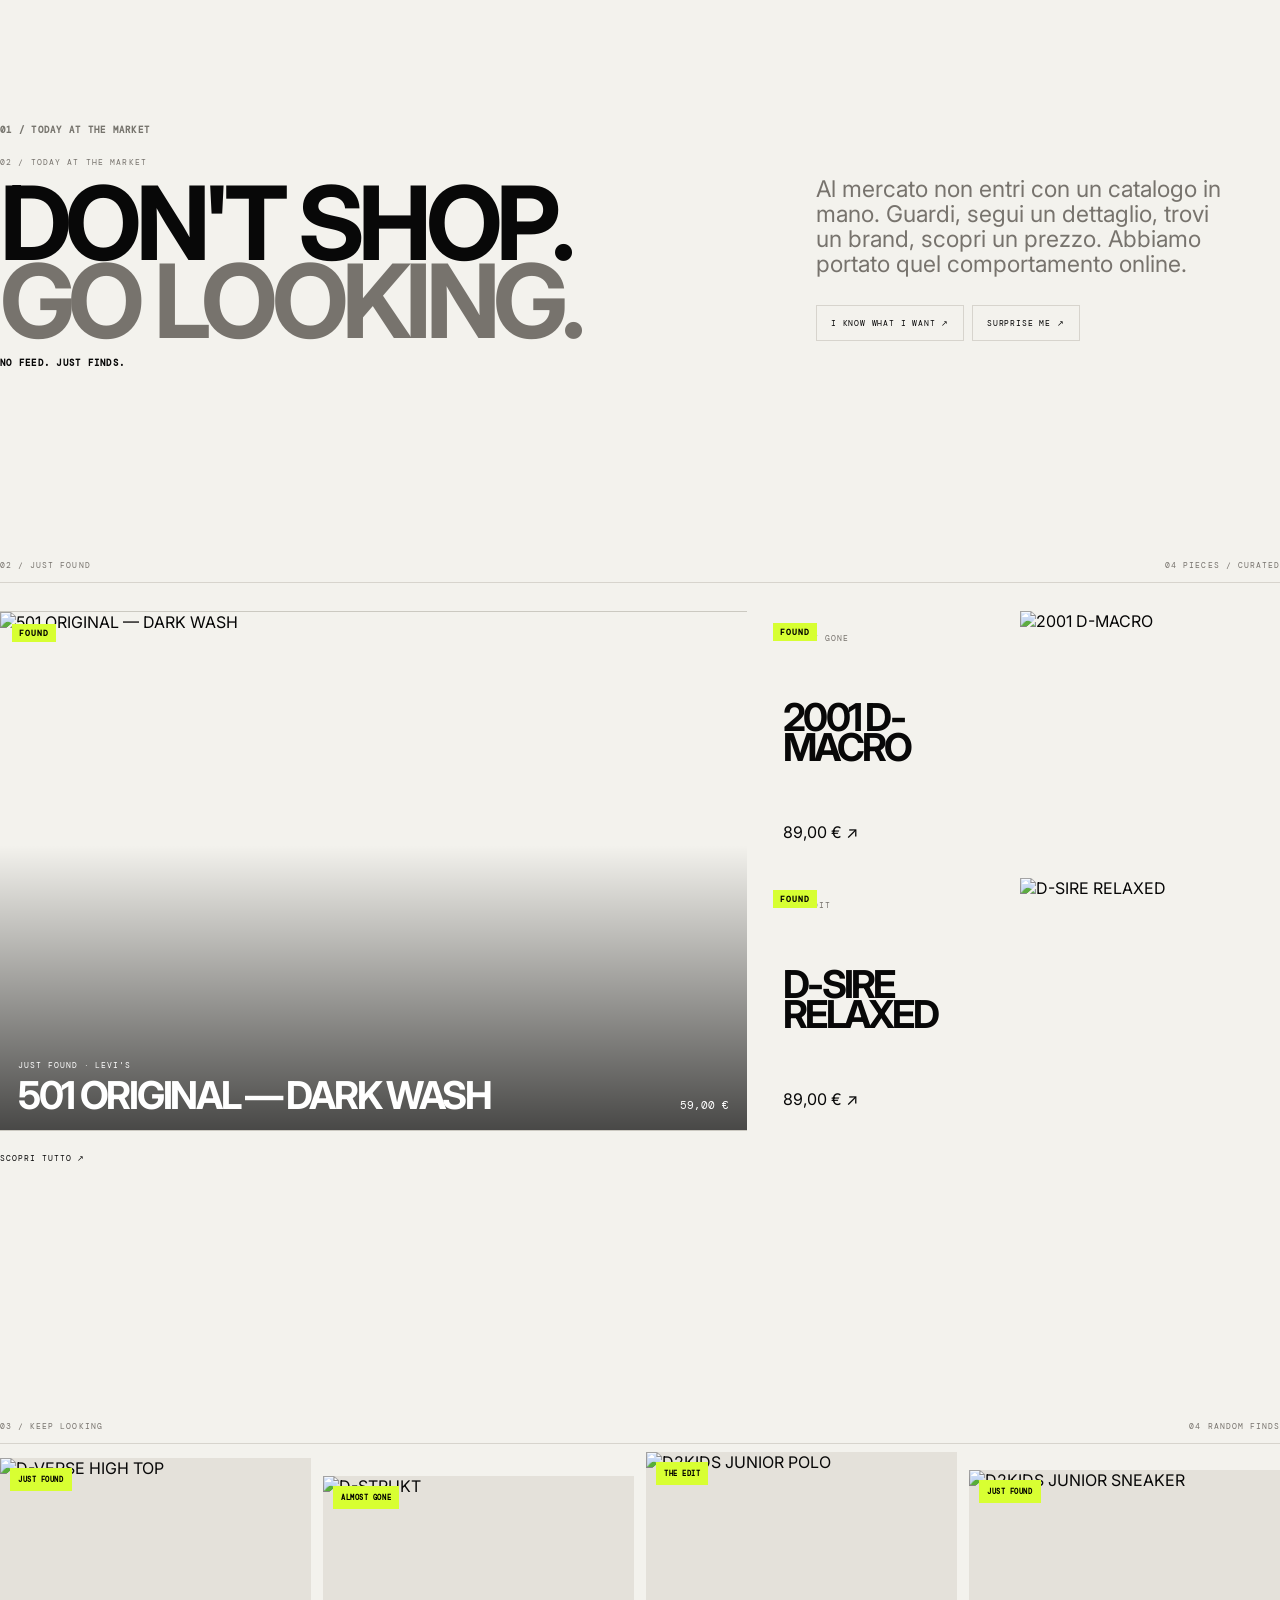
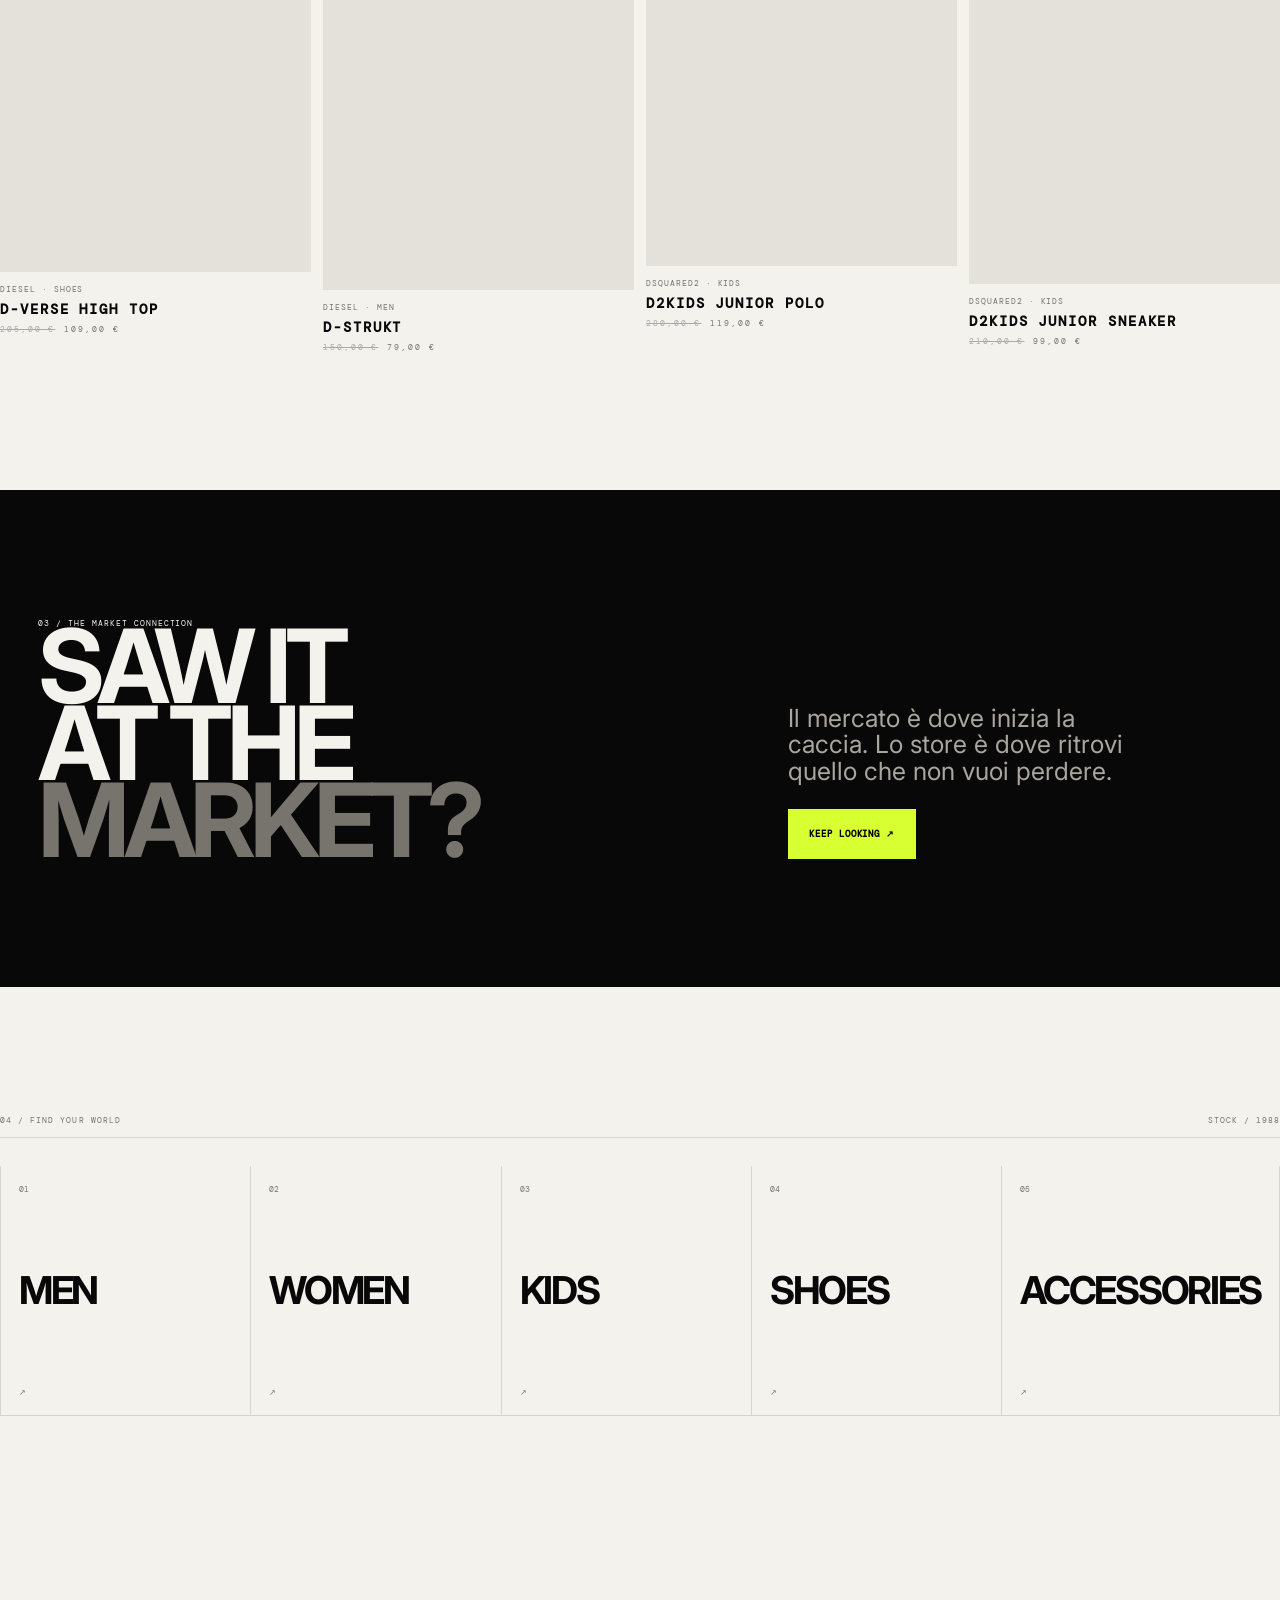
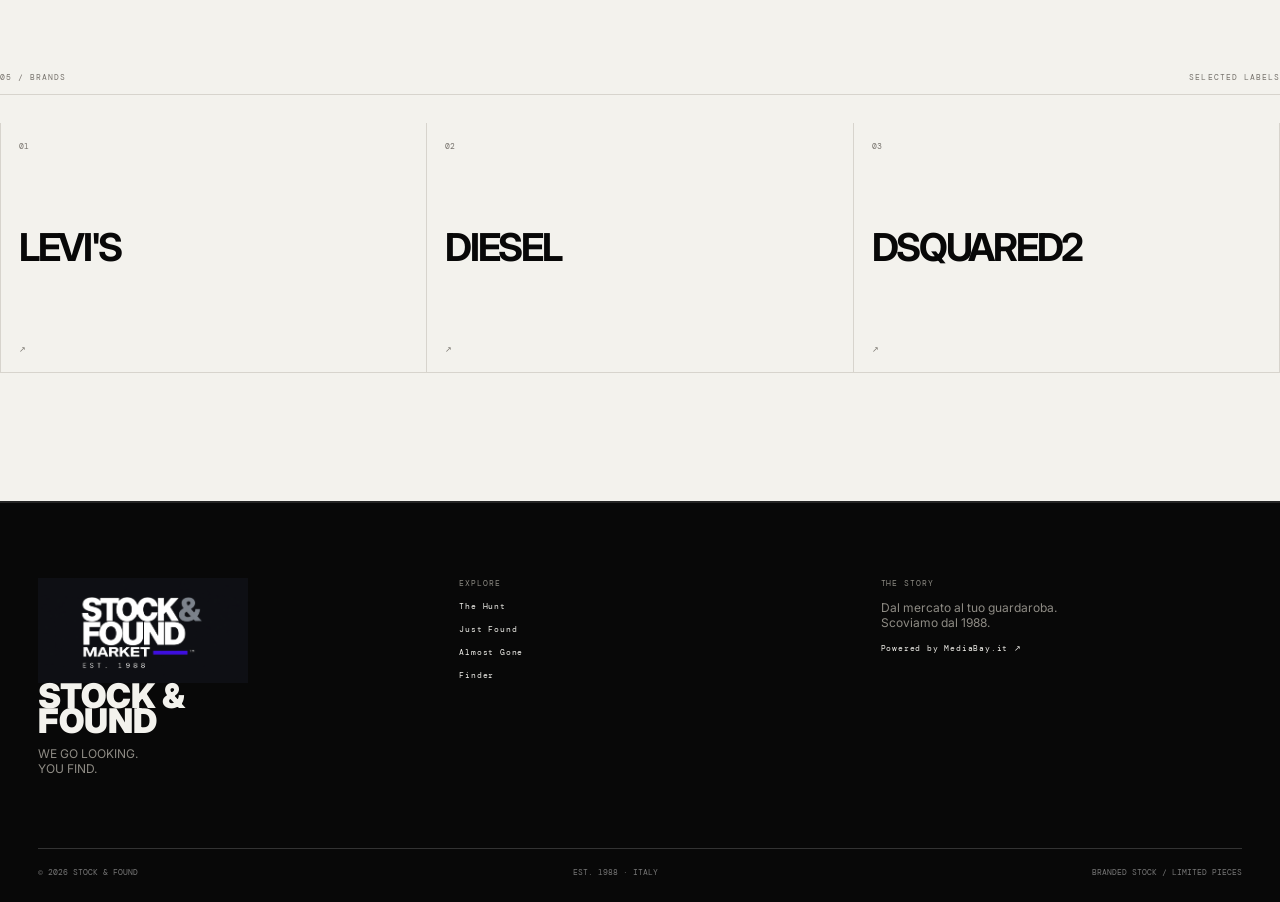
==== commit a85cdf49: "Unify Stock and Found Market logo across site" ====
--- a/index.html
+++ b/index.html
@@ -1 +1 @@
-<!doctype html><html lang="it"><head><meta charset="utf-8"><meta name="viewport" content="width=device-width,initial-scale=1,viewport-fit=cover"><meta name="description" content="STOCK & FOUND 88 — Branded stock. Found differently."><title>STOCK & FOUND 88 — Found Differently</title><link rel="stylesheet" href="styles.css?v=88.10"><link rel="stylesheet" href="market.css?v=89.1"><link rel="stylesheet" href="market-v2.css?v=90.1"><link rel="stylesheet" href="personality-01.css?v=91.1"><link rel="stylesheet" href="home-market-v1.css?v=92.1"><link rel="stylesheet" href="no-88.css?v=93.1"><link rel="stylesheet" href="logo-fix.css?v=94.1"><link rel="stylesheet" href="real-logo.css?v=95.1"><link rel="stylesheet" href="brand-system.css?v=96.1"></head><body data-page="home"><div id="header"></div><main><section class="hero"><div class="hero-copy"><div class="eyebrow">EST. 1988 · BRANDED STOCK · ITALY</div><div><h1>STOCK<br><span>&amp; FOUND <em>88</em></span></h1><p>WE GO LOOKING.<br><strong>YOU FIND.</strong></p></div><div class="hero-bottom"><a class="btn light" href="shop.html">START THE HUNT ↗</a><span>MEN · WOMEN · KIDS · SHOES</span></div></div><a class="hero-img" href="shop.html"><img src="https://images.unsplash.com/photo-1529139574466-a303027c1d8b?auto=format&amp;fit=crop&amp;w=1800&amp;q=90" alt="Fashion editorial"><span class="hero-code">FOUND / 0088</span><span class="hero-tag">SAME BRANDS<br>A DIFFERENT ROUTE</span></a></section><div class="marquee"><div>NEW DROP ✦ LIMITED STOCK ✦ FOUND DIFFERENTLY ✦ SINCE 1988 ✦ NEW DROP ✦ LIMITED STOCK ✦</div></div><section class="section wrap"><div class="line"><span>01 / THE IDEA</span><span>FROM MARKET TO ONLINE</span></div><div class="manifesto"><div><h2>FIND<br><em>THE PIECE.</em></h2></div><div><p>Prima del feed c’era il mercato. Cerchiamo brand, occasioni e pezzi difficili da trovare. <strong>Non accumuliamo. Scoviamo.</strong></p><a class="arrow" href="shop.html">ENTER THE HUNT ↗</a></div></div></section><section class="section wrap drop"><div class="line"><span>02 / JUST FOUND</span><span id="featuredCount">00 PIECES</span></div><div id="featured" class="grid"></div><div><a class="arrow" href="shop.html">SCOPRI TUTTO ↗</a></div></section><section class="darkband"><div class="wrap darkband-inner"><div><div class="eyebrow">03 / THE MARKET CONNECTION</div><h2>SAW IT<br>AT THE <em>MARKET?</em></h2></div><div><p>Il mercato è dove inizia la caccia. Lo store è dove ritrovi quello che non vuoi perdere.</p><a class="btn light" href="shop.html">KEEP LOOKING ↗</a></div></div></section><section class="section wrap"><div class="line"><span>04 / FIND YOUR WORLD</span><span>STOCK / 1988</span></div><div class="category-grid"><a href="shop.html?cat=Men"><span>01</span><b>MEN</b><i>↗</i></a><a href="shop.html?cat=Women"><span>02</span><b>WOMEN</b><i>↗</i></a><a href="shop.html?cat=Kids"><span>03</span><b>KIDS</b><i>↗</i></a><a href="shop.html?cat=Shoes"><span>04</span><b>SHOES</b><i>↗</i></a><a href="shop.html?cat=Accessories"><span>05</span><b>ACCESSORIES</b><i>↗</i></a></div></section><section class="section wrap"><div class="line"><span>05 / BRANDS</span><span>SELECTED LABELS</span></div><div id="brandWall" class="category-grid" style="grid-template-columns:repeat(3,1fr)"></div></section><section class="split"><div class="image"><img src="https://images.unsplash.com/photo-1551488831-00ddcb6c6bd3?auto=format&amp;fit=crop&amp;w=1400&amp;q=88" alt="Clothing rack"></div><div class="copy"><div class="eyebrow">06 / SINCE 1988</div><h2>CERCARE.<br>TROVARE.<br><em>SELEZIONARE.</em></h2><p>Dal 1988 cerchiamo cose che meritano di essere trovate. A volte al mercato. A volte online. La caccia è la stessa.</p><span class="stamp">WE GO LOOKING / YOU FIND / EST. 1988</span></div></section><section class="closing wrap"><div class="eyebrow">07 / STOCK &amp; FOUND 88</div><h2>GOOD BRANDS.<br><em>BETTER FINDS.</em></h2><p>Non sai cosa stai cercando? Perfetto. È spesso così che trovi qualcosa di meglio.</p><a class="btn dark" href="finder.html">OPEN THE FINDER ↗</a></section><section class="newsletter"><div class="wrap newsletter-inner"><div><div class="eyebrow">08 / THE FIND LIST</div><h2>DON’T MISS<br>THE NEXT FIND.</h2><p>Nuovi finds, pezzi limitati e cose che spariscono velocemente.</p></div><form id="newsletterForm"><label>EMAIL<input type="email" required placeholder="your@email.com"></label><button class="btn light" type="submit">SHOW ME THE FINDS ↗</button><small id="newsletterMsg"></small></form></div></section></main><div id="footer"></div><div id="overlay" class="overlay"></div><aside id="cart" class="cart"></aside><script src="js/app.js?v=88.10"></script><script src="js/market.js?v=89.1"></script><script src="js/market-v2.js?v=90.1"></script><script src="js/personality-01.js?v=91.1"></script><script src="js/home-market-v1.js?v=92.1"></script><script src="js/no-88.js?v=93.1"></script><script src="js/logo-fix.js?v=94.1"></script><script src="js/real-logo.js?v=95.1"></script><script src="js/brand-system.js?v=96.1"></script></body></html>+<!doctype html><html lang="it"><head><meta charset="utf-8"><meta name="viewport" content="width=device-width,initial-scale=1,viewport-fit=cover"><meta name="description" content="STOCK & FOUND 88 — Branded stock. Found differently."><title>STOCK & FOUND 88 — Found Differently</title><link rel="stylesheet" href="styles.css?v=88.10"><link rel="stylesheet" href="market.css?v=89.1"><link rel="stylesheet" href="market-v2.css?v=90.1"><link rel="stylesheet" href="personality-01.css?v=91.1"><link rel="stylesheet" href="home-market-v1.css?v=92.1"><link rel="stylesheet" href="no-88.css?v=93.1"><link rel="stylesheet" href="logo-fix.css?v=94.1"><link rel="stylesheet" href="real-logo.css?v=95.1"><link rel="stylesheet" href="brand-system.css?v=96.1"><link rel="stylesheet" href="header-footer-logo-fix.css?v=97.1"></head><body data-page="home"><div id="header"></div><main><section class="hero"><div class="hero-copy"><div class="eyebrow">EST. 1988 · BRANDED STOCK · ITALY</div><div><h1>STOCK<br><span>&amp; FOUND <em>88</em></span></h1><p>WE GO LOOKING.<br><strong>YOU FIND.</strong></p></div><div class="hero-bottom"><a class="btn light" href="shop.html">START THE HUNT ↗</a><span>MEN · WOMEN · KIDS · SHOES</span></div></div><a class="hero-img" href="shop.html"><img src="https://images.unsplash.com/photo-1529139574466-a303027c1d8b?auto=format&amp;fit=crop&amp;w=1800&amp;q=90" alt="Fashion editorial"><span class="hero-code">FOUND / 0088</span><span class="hero-tag">SAME BRANDS<br>A DIFFERENT ROUTE</span></a></section><div class="marquee"><div>NEW DROP ✦ LIMITED STOCK ✦ FOUND DIFFERENTLY ✦ SINCE 1988 ✦ NEW DROP ✦ LIMITED STOCK ✦</div></div><section class="section wrap"><div class="line"><span>01 / THE IDEA</span><span>FROM MARKET TO ONLINE</span></div><div class="manifesto"><div><h2>FIND<br><em>THE PIECE.</em></h2></div><div><p>Prima del feed c’era il mercato. Cerchiamo brand, occasioni e pezzi difficili da trovare. <strong>Non accumuliamo. Scoviamo.</strong></p><a class="arrow" href="shop.html">ENTER THE HUNT ↗</a></div></div></section><section class="section wrap drop"><div class="line"><span>02 / JUST FOUND</span><span id="featuredCount">00 PIECES</span></div><div id="featured" class="grid"></div><div><a class="arrow" href="shop.html">SCOPRI TUTTO ↗</a></div></section><section class="darkband"><div class="wrap darkband-inner"><div><div class="eyebrow">03 / THE MARKET CONNECTION</div><h2>SAW IT<br>AT THE <em>MARKET?</em></h2></div><div><p>Il mercato è dove inizia la caccia. Lo store è dove ritrovi quello che non vuoi perdere.</p><a class="btn light" href="shop.html">KEEP LOOKING ↗</a></div></div></section><section class="section wrap"><div class="line"><span>04 / FIND YOUR WORLD</span><span>STOCK / 1988</span></div><div class="category-grid"><a href="shop.html?cat=Men"><span>01</span><b>MEN</b><i>↗</i></a><a href="shop.html?cat=Women"><span>02</span><b>WOMEN</b><i>↗</i></a><a href="shop.html?cat=Kids"><span>03</span><b>KIDS</b><i>↗</i></a><a href="shop.html?cat=Shoes"><span>04</span><b>SHOES</b><i>↗</i></a><a href="shop.html?cat=Accessories"><span>05</span><b>ACCESSORIES</b><i>↗</i></a></div></section><section class="section wrap"><div class="line"><span>05 / BRANDS</span><span>SELECTED LABELS</span></div><div id="brandWall" class="category-grid" style="grid-template-columns:repeat(3,1fr)"></div></section><section class="split"><div class="image"><img src="https://images.unsplash.com/photo-1551488831-00ddcb6c6bd3?auto=format&amp;fit=crop&amp;w=1400&amp;q=88" alt="Clothing rack"></div><div class="copy"><div class="eyebrow">06 / SINCE 1988</div><h2>CERCARE.<br>TROVARE.<br><em>SELEZIONARE.</em></h2><p>Dal 1988 cerchiamo cose che meritano di essere trovate. A volte al mercato. A volte online. La caccia è la stessa.</p><span class="stamp">WE GO LOOKING / YOU FIND / EST. 1988</span></div></section><section class="closing wrap"><div class="eyebrow">07 / STOCK &amp; FOUND 88</div><h2>GOOD BRANDS.<br><em>BETTER FINDS.</em></h2><p>Non sai cosa stai cercando? Perfetto. È spesso così che trovi qualcosa di meglio.</p><a class="btn dark" href="finder.html">OPEN THE FINDER ↗</a></section><section class="newsletter"><div class="wrap newsletter-inner"><div><div class="eyebrow">08 / THE FIND LIST</div><h2>DON’T MISS<br>THE NEXT FIND.</h2><p>Nuovi finds, pezzi limitati e cose che spariscono velocemente.</p></div><form id="newsletterForm"><label>EMAIL<input type="email" required placeholder="your@email.com"></label><button class="btn light" type="submit">SHOW ME THE FINDS ↗</button><small id="newsletterMsg"></small></form></div></section></main><div id="footer"></div><div id="overlay" class="overlay"></div><aside id="cart" class="cart"></aside><script src="js/app.js?v=88.10"></script><script src="js/market.js?v=89.1"></script><script src="js/market-v2.js?v=90.1"></script><script src="js/personality-01.js?v=91.1"></script><script src="js/home-market-v1.js?v=92.1"></script><script src="js/no-88.js?v=93.1"></script><script src="js/logo-fix.js?v=94.1"></script><script src="js/real-logo.js?v=95.1"></script><script src="js/brand-system.js?v=96.1"></script><script src="js/header-footer-logo-fix.js?v=97.1"></script></body></html>
--- a/header-footer-logo-fix.css
+++ b/header-footer-logo-fix.css
@@ -0,0 +1,175 @@
+
+/* ============================================================
+   STOCK & FOUND MARKET — HEADER / FOOTER LOGO FIX
+   Code-only fix: uses the existing logo artwork, no image edit.
+   ============================================================ */
+
+:root{
+  --sfm-paper:#F3F2ED;
+  --sfm-black:#080808;
+  --sfm-acid:#D8FF32;
+  --sfm-line:#CBC9C1;
+}
+
+/* ---------- ONE HEADER SYSTEM ON EVERY PAGE ---------- */
+
+body.sfm-global-logo #header,
+body.sfm-global-logo header{
+  background:var(--sfm-paper)!important;
+  color:var(--sfm-black)!important;
+  border-bottom:1px solid var(--sfm-line)!important;
+}
+
+body.sfm-global-logo #header .logo,
+body.sfm-global-logo #header .site-logo,
+body.sfm-global-logo #header .brand,
+body.sfm-global-logo header .logo,
+body.sfm-global-logo header .site-logo,
+body.sfm-global-logo header .brand{
+  width:148px!important;
+  height:72px!important;
+  min-width:148px!important;
+  max-width:148px!important;
+  flex:0 0 148px!important;
+  display:flex!important;
+  align-items:center!important;
+  justify-content:center!important;
+  position:relative!important;
+  overflow:hidden!important;
+  background:transparent!important;
+  border:0!important;
+  line-height:0!important;
+}
+
+/* No pseudo text or old MARKET/88 lockups. */
+body.sfm-global-logo .logo::before,
+body.sfm-global-logo .logo::after,
+body.sfm-global-logo .site-logo::before,
+body.sfm-global-logo .site-logo::after,
+body.sfm-global-logo .brand::before,
+body.sfm-global-logo .brand::after{
+  content:none!important;
+  display:none!important;
+}
+
+/* Existing generated artwork: correct aspect ratio, no crop.
+   Multiply makes the paper background visually disappear against
+   the paper header without editing the source image. */
+body.sfm-global-logo .sfm-real-logo-img{
+  width:100%!important;
+  height:100%!important;
+  max-width:none!important;
+  object-fit:contain!important;
+  object-position:center!important;
+  display:block!important;
+  mix-blend-mode:multiply!important;
+  filter:none!important;
+}
+
+/* ---------- INTERNAL PAGES: EXACT SAME HEADER ---------- */
+
+body.sfm-global-logo[data-sfm-page="internal"] #header .logo,
+body.sfm-global-logo[data-sfm-page="internal"] #header .site-logo,
+body.sfm-global-logo[data-sfm-page="internal"] #header .brand,
+body.sfm-global-logo[data-sfm-page="internal"] header .logo,
+body.sfm-global-logo[data-sfm-page="internal"] header .site-logo,
+body.sfm-global-logo[data-sfm-page="internal"] header .brand{
+  width:148px!important;
+  height:72px!important;
+  min-width:148px!important;
+  max-width:148px!important;
+}
+
+/* ---------- FOOTER ---------- */
+
+body.sfm-global-logo #footer,
+body.sfm-global-logo footer{
+  background:var(--sfm-black)!important;
+  color:var(--sfm-paper)!important;
+  border-top:1px solid #252525!important;
+}
+
+body.sfm-global-logo .sfm-footer-logo{
+  width:210px!important;
+  height:auto!important;
+  max-width:70vw!important;
+  display:block!important;
+  object-fit:contain!important;
+  object-position:center!important;
+  /* Same artwork, visually converted for the dark footer.
+     No source image is changed. */
+  filter:invert(1)!important;
+  mix-blend-mode:screen!important;
+  background:transparent!important;
+}
+
+/* Hide duplicate old footer brand text when our image is mounted. */
+body.sfm-global-logo .sfm-footer-brand-copy{
+  display:none!important;
+}
+
+/* ---------- DESKTOP ---------- */
+
+@media(min-width:901px){
+  body.sfm-global-logo #header .logo,
+  body.sfm-global-logo #header .site-logo,
+  body.sfm-global-logo #header .brand,
+  body.sfm-global-logo header .logo,
+  body.sfm-global-logo header .site-logo,
+  body.sfm-global-logo header .brand{
+    width:172px!important;
+    height:78px!important;
+    min-width:172px!important;
+    max-width:172px!important;
+    flex-basis:172px!important;
+  }
+
+  body.sfm-global-logo .sfm-real-logo-img{
+    width:100%!important;
+    height:100%!important;
+  }
+}
+
+/* ---------- MOBILE ---------- */
+
+@media(max-width:900px){
+  body.sfm-global-logo #header .logo,
+  body.sfm-global-logo #header .site-logo,
+  body.sfm-global-logo #header .brand,
+  body.sfm-global-logo header .logo,
+  body.sfm-global-logo header .site-logo,
+  body.sfm-global-logo header .brand{
+    width:142px!important;
+    height:68px!important;
+    min-width:142px!important;
+    max-width:142px!important;
+    flex-basis:142px!important;
+  }
+
+  body.sfm-global-logo .sfm-real-logo-img{
+    width:100%!important;
+    height:100%!important;
+  }
+
+  body.sfm-global-logo .sfm-footer-logo{
+    width:185px!important;
+    max-width:72vw!important;
+  }
+}
+
+/* ---------- EXTRA SMALL DEVICES ---------- */
+
+@media(max-width:380px){
+  body.sfm-global-logo #header .logo,
+  body.sfm-global-logo #header .site-logo,
+  body.sfm-global-logo #header .brand,
+  body.sfm-global-logo header .logo,
+  body.sfm-global-logo header .site-logo,
+  body.sfm-global-logo header .brand{
+    width:128px!important;
+    height:62px!important;
+    min-width:128px!important;
+    max-width:128px!important;
+    flex-basis:128px!important;
+  }
+}
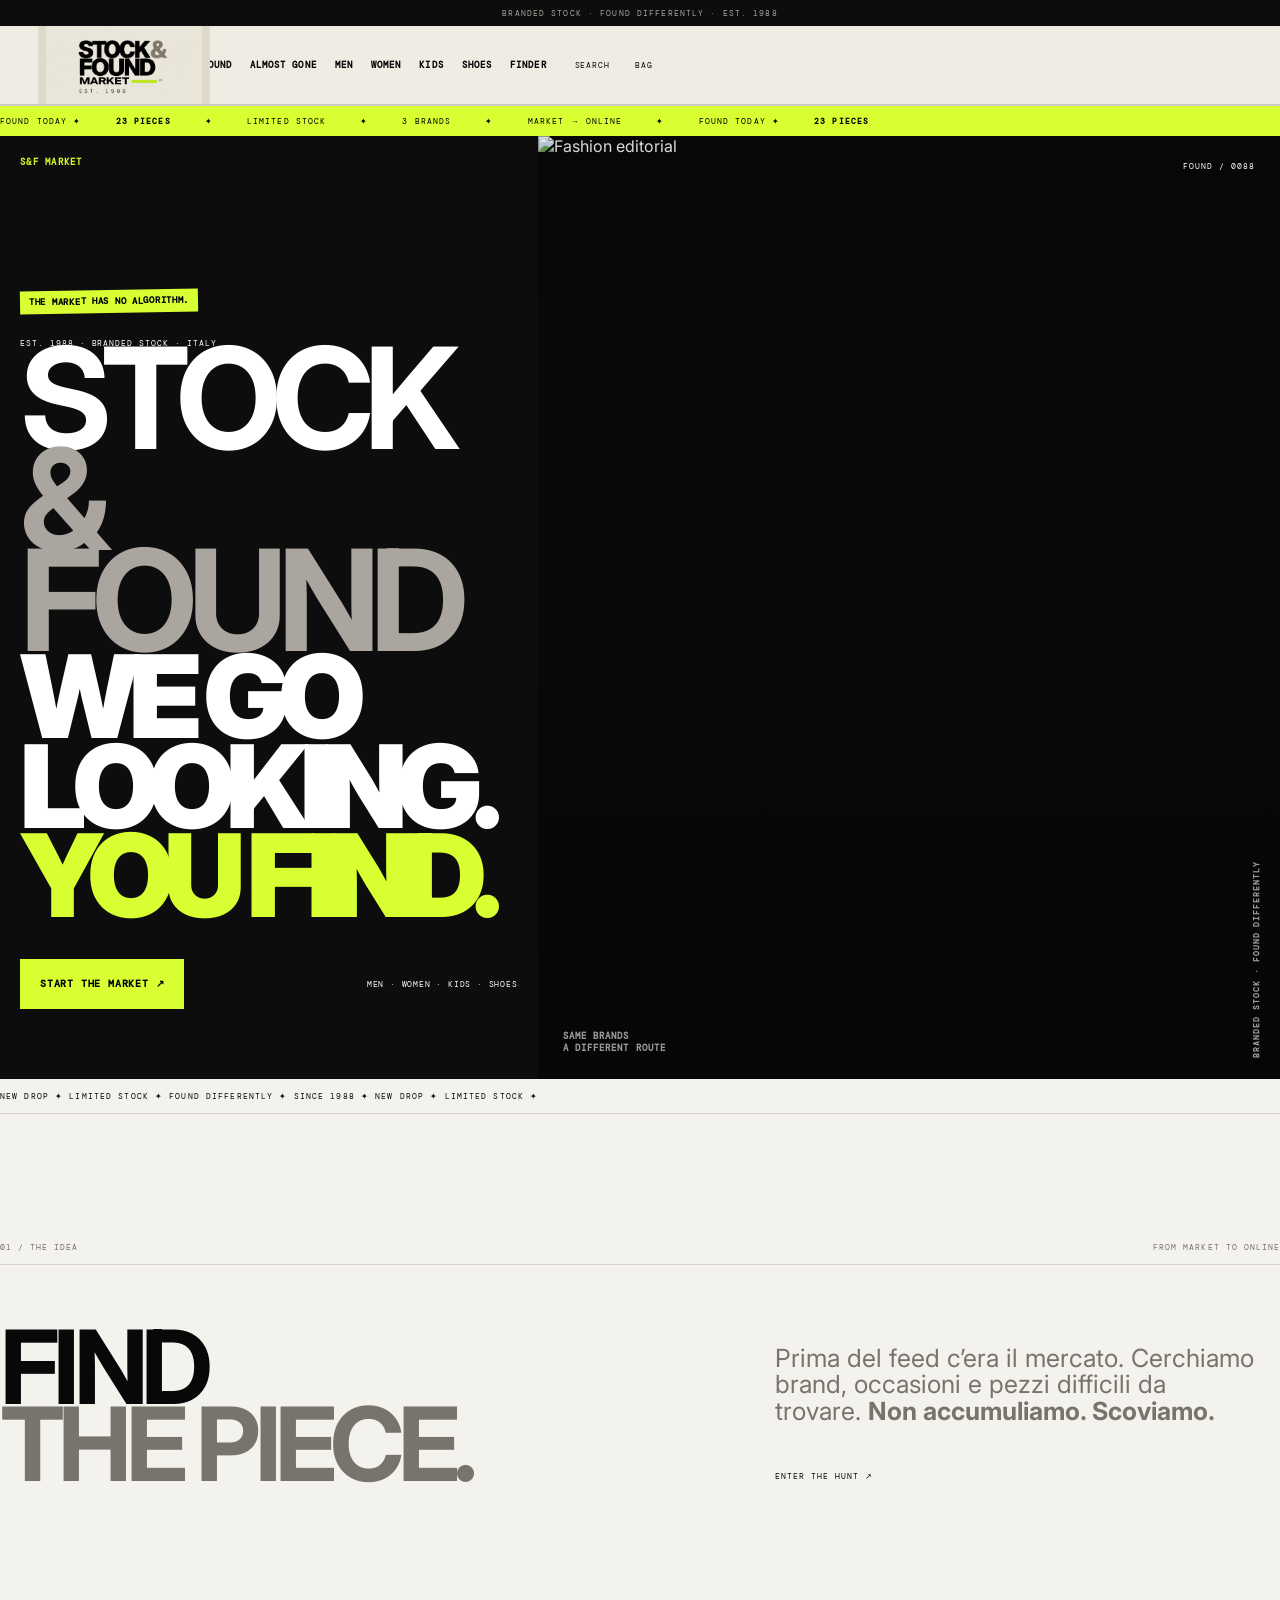
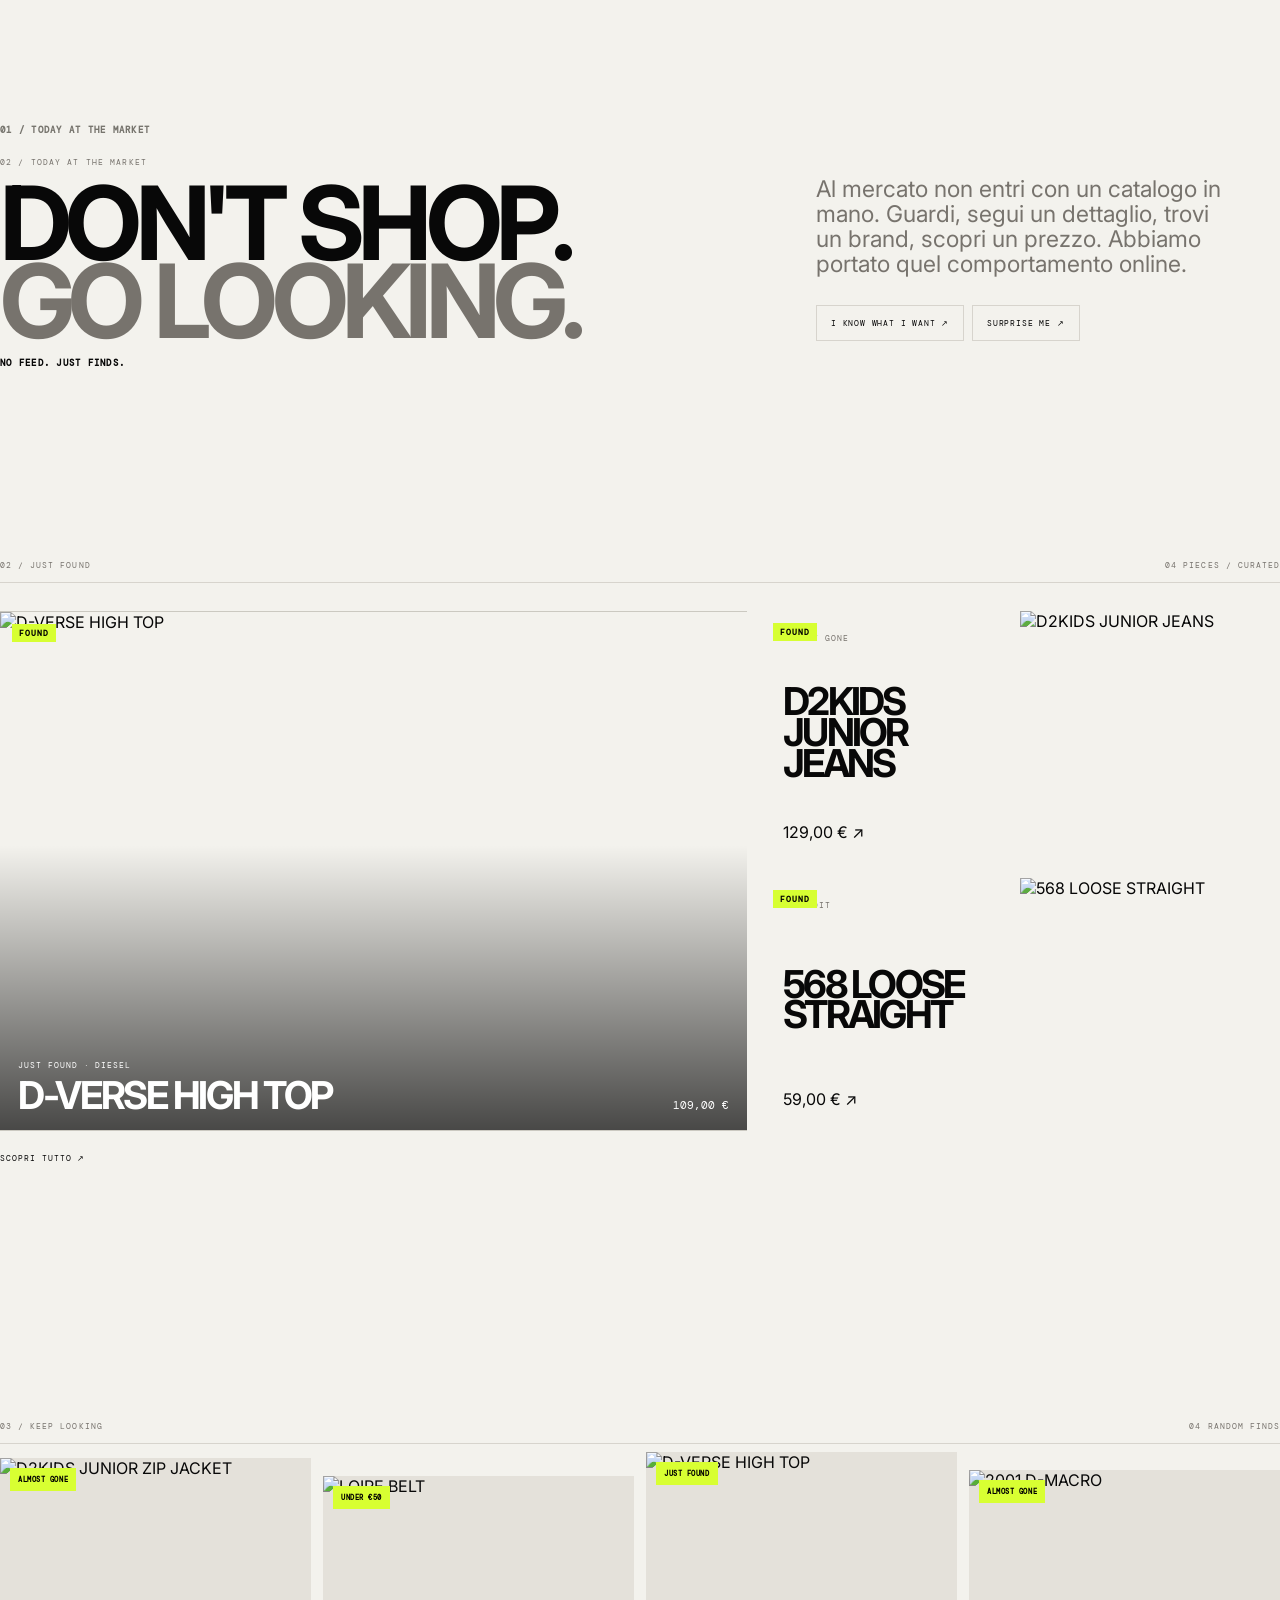
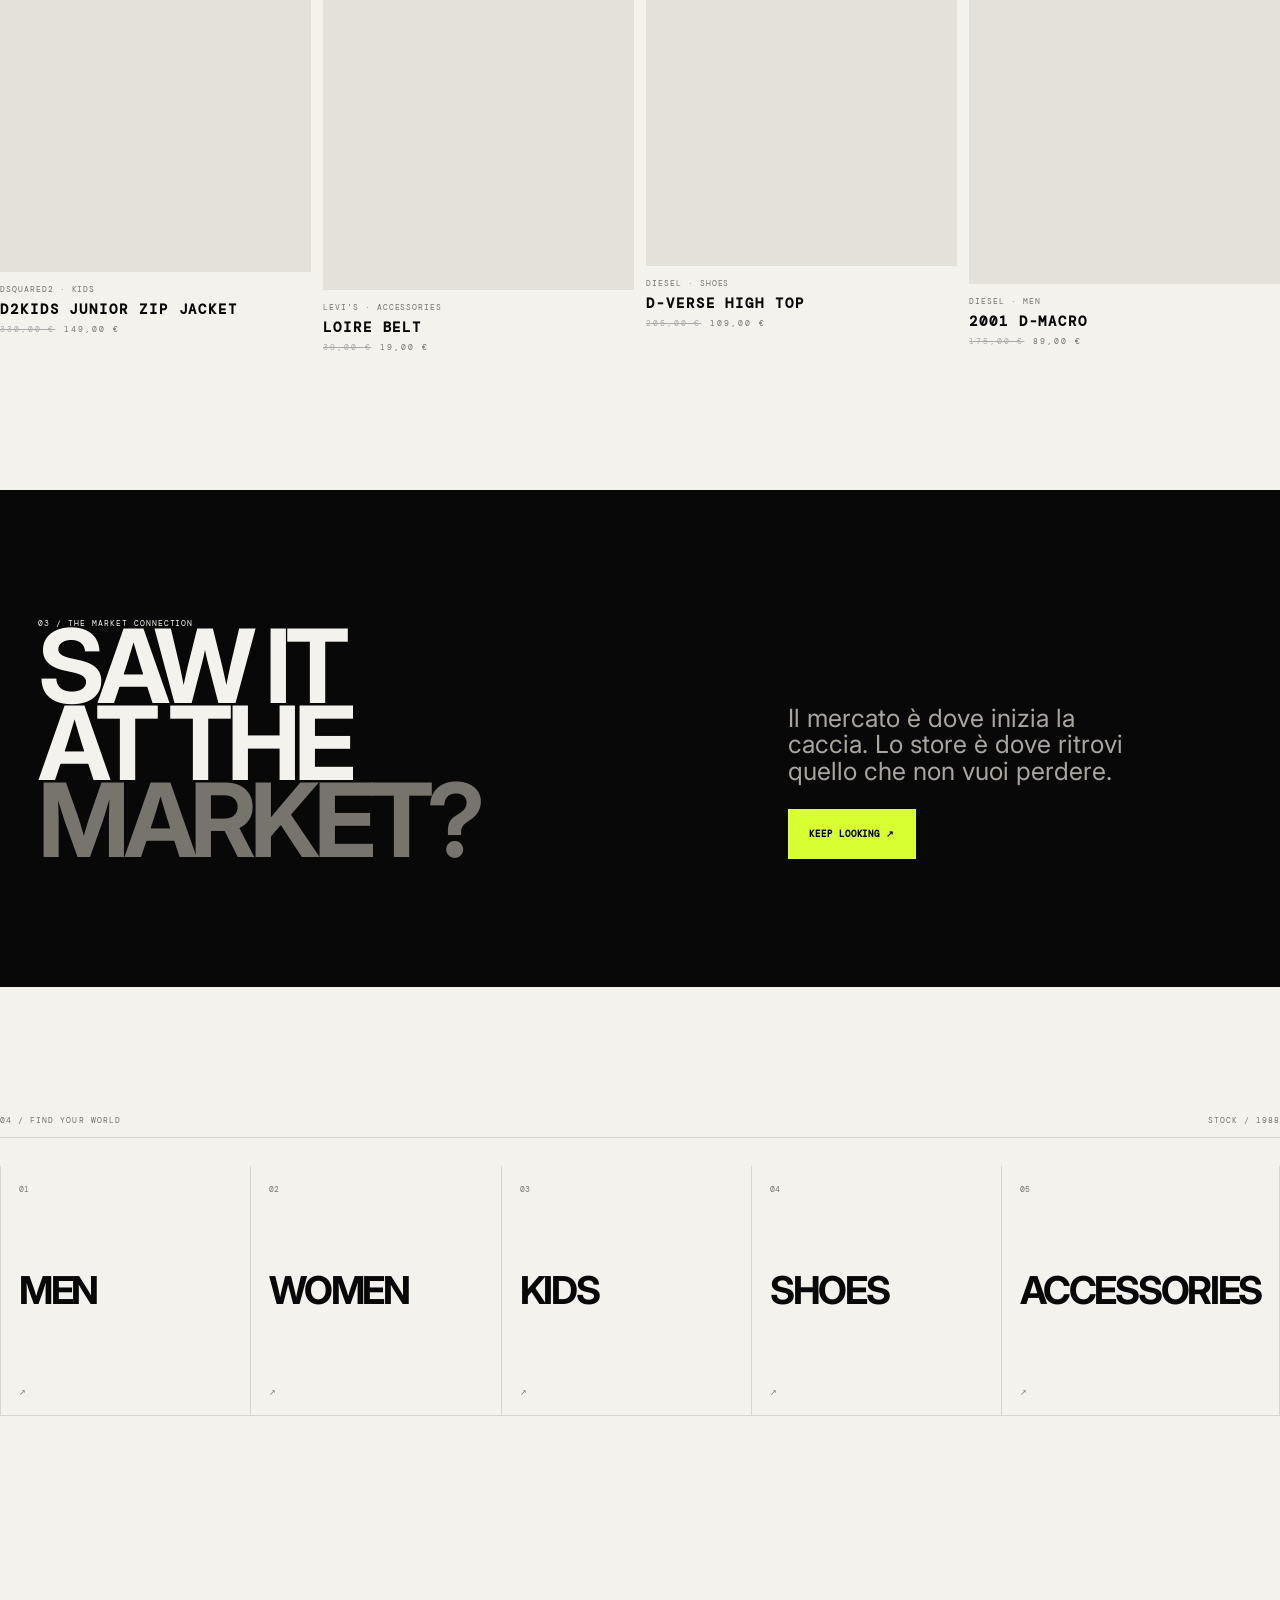
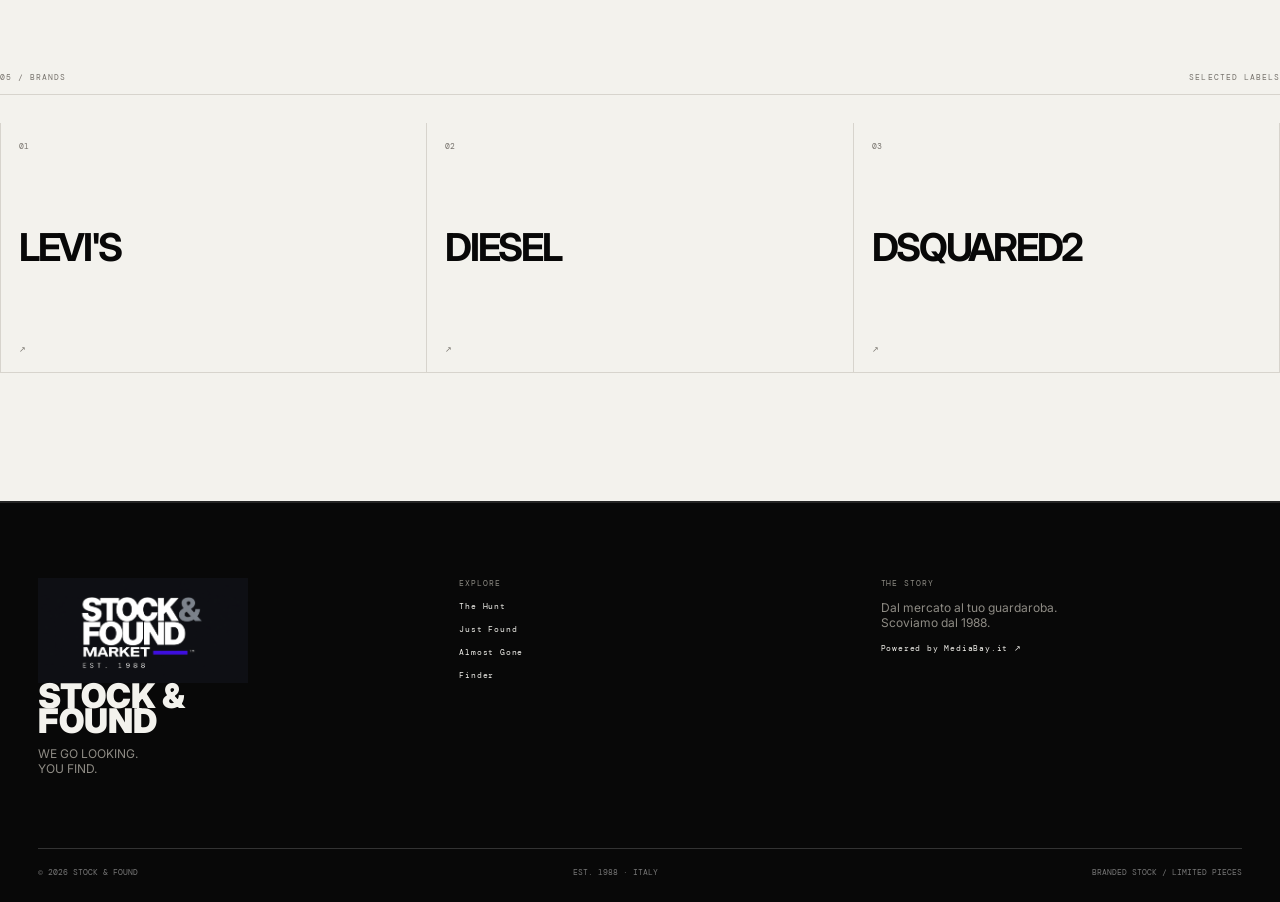
==== commit 3737efe8: "Match header background to logo artwork" ====
--- a/index.html
+++ b/index.html
@@ -1 +1 @@
-<!doctype html><html lang="it"><head><meta charset="utf-8"><meta name="viewport" content="width=device-width,initial-scale=1,viewport-fit=cover"><meta name="description" content="STOCK & FOUND 88 — Branded stock. Found differently."><title>STOCK & FOUND 88 — Found Differently</title><link rel="stylesheet" href="styles.css?v=88.10"><link rel="stylesheet" href="market.css?v=89.1"><link rel="stylesheet" href="market-v2.css?v=90.1"><link rel="stylesheet" href="personality-01.css?v=91.1"><link rel="stylesheet" href="home-market-v1.css?v=92.1"><link rel="stylesheet" href="no-88.css?v=93.1"><link rel="stylesheet" href="logo-fix.css?v=94.1"><link rel="stylesheet" href="real-logo.css?v=95.1"><link rel="stylesheet" href="brand-system.css?v=96.1"><link rel="stylesheet" href="header-footer-logo-fix.css?v=97.1"></head><body data-page="home"><div id="header"></div><main><section class="hero"><div class="hero-copy"><div class="eyebrow">EST. 1988 · BRANDED STOCK · ITALY</div><div><h1>STOCK<br><span>&amp; FOUND <em>88</em></span></h1><p>WE GO LOOKING.<br><strong>YOU FIND.</strong></p></div><div class="hero-bottom"><a class="btn light" href="shop.html">START THE HUNT ↗</a><span>MEN · WOMEN · KIDS · SHOES</span></div></div><a class="hero-img" href="shop.html"><img src="https://images.unsplash.com/photo-1529139574466-a303027c1d8b?auto=format&amp;fit=crop&amp;w=1800&amp;q=90" alt="Fashion editorial"><span class="hero-code">FOUND / 0088</span><span class="hero-tag">SAME BRANDS<br>A DIFFERENT ROUTE</span></a></section><div class="marquee"><div>NEW DROP ✦ LIMITED STOCK ✦ FOUND DIFFERENTLY ✦ SINCE 1988 ✦ NEW DROP ✦ LIMITED STOCK ✦</div></div><section class="section wrap"><div class="line"><span>01 / THE IDEA</span><span>FROM MARKET TO ONLINE</span></div><div class="manifesto"><div><h2>FIND<br><em>THE PIECE.</em></h2></div><div><p>Prima del feed c’era il mercato. Cerchiamo brand, occasioni e pezzi difficili da trovare. <strong>Non accumuliamo. Scoviamo.</strong></p><a class="arrow" href="shop.html">ENTER THE HUNT ↗</a></div></div></section><section class="section wrap drop"><div class="line"><span>02 / JUST FOUND</span><span id="featuredCount">00 PIECES</span></div><div id="featured" class="grid"></div><div><a class="arrow" href="shop.html">SCOPRI TUTTO ↗</a></div></section><section class="darkband"><div class="wrap darkband-inner"><div><div class="eyebrow">03 / THE MARKET CONNECTION</div><h2>SAW IT<br>AT THE <em>MARKET?</em></h2></div><div><p>Il mercato è dove inizia la caccia. Lo store è dove ritrovi quello che non vuoi perdere.</p><a class="btn light" href="shop.html">KEEP LOOKING ↗</a></div></div></section><section class="section wrap"><div class="line"><span>04 / FIND YOUR WORLD</span><span>STOCK / 1988</span></div><div class="category-grid"><a href="shop.html?cat=Men"><span>01</span><b>MEN</b><i>↗</i></a><a href="shop.html?cat=Women"><span>02</span><b>WOMEN</b><i>↗</i></a><a href="shop.html?cat=Kids"><span>03</span><b>KIDS</b><i>↗</i></a><a href="shop.html?cat=Shoes"><span>04</span><b>SHOES</b><i>↗</i></a><a href="shop.html?cat=Accessories"><span>05</span><b>ACCESSORIES</b><i>↗</i></a></div></section><section class="section wrap"><div class="line"><span>05 / BRANDS</span><span>SELECTED LABELS</span></div><div id="brandWall" class="category-grid" style="grid-template-columns:repeat(3,1fr)"></div></section><section class="split"><div class="image"><img src="https://images.unsplash.com/photo-1551488831-00ddcb6c6bd3?auto=format&amp;fit=crop&amp;w=1400&amp;q=88" alt="Clothing rack"></div><div class="copy"><div class="eyebrow">06 / SINCE 1988</div><h2>CERCARE.<br>TROVARE.<br><em>SELEZIONARE.</em></h2><p>Dal 1988 cerchiamo cose che meritano di essere trovate. A volte al mercato. A volte online. La caccia è la stessa.</p><span class="stamp">WE GO LOOKING / YOU FIND / EST. 1988</span></div></section><section class="closing wrap"><div class="eyebrow">07 / STOCK &amp; FOUND 88</div><h2>GOOD BRANDS.<br><em>BETTER FINDS.</em></h2><p>Non sai cosa stai cercando? Perfetto. È spesso così che trovi qualcosa di meglio.</p><a class="btn dark" href="finder.html">OPEN THE FINDER ↗</a></section><section class="newsletter"><div class="wrap newsletter-inner"><div><div class="eyebrow">08 / THE FIND LIST</div><h2>DON’T MISS<br>THE NEXT FIND.</h2><p>Nuovi finds, pezzi limitati e cose che spariscono velocemente.</p></div><form id="newsletterForm"><label>EMAIL<input type="email" required placeholder="your@email.com"></label><button class="btn light" type="submit">SHOW ME THE FINDS ↗</button><small id="newsletterMsg"></small></form></div></section></main><div id="footer"></div><div id="overlay" class="overlay"></div><aside id="cart" class="cart"></aside><script src="js/app.js?v=88.10"></script><script src="js/market.js?v=89.1"></script><script src="js/market-v2.js?v=90.1"></script><script src="js/personality-01.js?v=91.1"></script><script src="js/home-market-v1.js?v=92.1"></script><script src="js/no-88.js?v=93.1"></script><script src="js/logo-fix.js?v=94.1"></script><script src="js/real-logo.js?v=95.1"></script><script src="js/brand-system.js?v=96.1"></script><script src="js/header-footer-logo-fix.js?v=97.1"></script></body></html>+<!doctype html><html lang="it"><head><meta charset="utf-8"><meta name="viewport" content="width=device-width,initial-scale=1,viewport-fit=cover"><meta name="description" content="STOCK & FOUND 88 — Branded stock. Found differently."><title>STOCK & FOUND 88 — Found Differently</title><link rel="stylesheet" href="styles.css?v=88.10"><link rel="stylesheet" href="market.css?v=89.1"><link rel="stylesheet" href="market-v2.css?v=90.1"><link rel="stylesheet" href="personality-01.css?v=91.1"><link rel="stylesheet" href="home-market-v1.css?v=92.1"><link rel="stylesheet" href="no-88.css?v=93.1"><link rel="stylesheet" href="logo-fix.css?v=94.1"><link rel="stylesheet" href="real-logo.css?v=95.1"><link rel="stylesheet" href="brand-system.css?v=96.1"><link rel="stylesheet" href="header-footer-logo-fix.css?v=97.1"><link rel="stylesheet" href="header-bg-fix.css?v=98.1"></head><body data-page="home"><div id="header"></div><main><section class="hero"><div class="hero-copy"><div class="eyebrow">EST. 1988 · BRANDED STOCK · ITALY</div><div><h1>STOCK<br><span>&amp; FOUND <em>88</em></span></h1><p>WE GO LOOKING.<br><strong>YOU FIND.</strong></p></div><div class="hero-bottom"><a class="btn light" href="shop.html">START THE HUNT ↗</a><span>MEN · WOMEN · KIDS · SHOES</span></div></div><a class="hero-img" href="shop.html"><img src="https://images.unsplash.com/photo-1529139574466-a303027c1d8b?auto=format&amp;fit=crop&amp;w=1800&amp;q=90" alt="Fashion editorial"><span class="hero-code">FOUND / 0088</span><span class="hero-tag">SAME BRANDS<br>A DIFFERENT ROUTE</span></a></section><div class="marquee"><div>NEW DROP ✦ LIMITED STOCK ✦ FOUND DIFFERENTLY ✦ SINCE 1988 ✦ NEW DROP ✦ LIMITED STOCK ✦</div></div><section class="section wrap"><div class="line"><span>01 / THE IDEA</span><span>FROM MARKET TO ONLINE</span></div><div class="manifesto"><div><h2>FIND<br><em>THE PIECE.</em></h2></div><div><p>Prima del feed c’era il mercato. Cerchiamo brand, occasioni e pezzi difficili da trovare. <strong>Non accumuliamo. Scoviamo.</strong></p><a class="arrow" href="shop.html">ENTER THE HUNT ↗</a></div></div></section><section class="section wrap drop"><div class="line"><span>02 / JUST FOUND</span><span id="featuredCount">00 PIECES</span></div><div id="featured" class="grid"></div><div><a class="arrow" href="shop.html">SCOPRI TUTTO ↗</a></div></section><section class="darkband"><div class="wrap darkband-inner"><div><div class="eyebrow">03 / THE MARKET CONNECTION</div><h2>SAW IT<br>AT THE <em>MARKET?</em></h2></div><div><p>Il mercato è dove inizia la caccia. Lo store è dove ritrovi quello che non vuoi perdere.</p><a class="btn light" href="shop.html">KEEP LOOKING ↗</a></div></div></section><section class="section wrap"><div class="line"><span>04 / FIND YOUR WORLD</span><span>STOCK / 1988</span></div><div class="category-grid"><a href="shop.html?cat=Men"><span>01</span><b>MEN</b><i>↗</i></a><a href="shop.html?cat=Women"><span>02</span><b>WOMEN</b><i>↗</i></a><a href="shop.html?cat=Kids"><span>03</span><b>KIDS</b><i>↗</i></a><a href="shop.html?cat=Shoes"><span>04</span><b>SHOES</b><i>↗</i></a><a href="shop.html?cat=Accessories"><span>05</span><b>ACCESSORIES</b><i>↗</i></a></div></section><section class="section wrap"><div class="line"><span>05 / BRANDS</span><span>SELECTED LABELS</span></div><div id="brandWall" class="category-grid" style="grid-template-columns:repeat(3,1fr)"></div></section><section class="split"><div class="image"><img src="https://images.unsplash.com/photo-1551488831-00ddcb6c6bd3?auto=format&amp;fit=crop&amp;w=1400&amp;q=88" alt="Clothing rack"></div><div class="copy"><div class="eyebrow">06 / SINCE 1988</div><h2>CERCARE.<br>TROVARE.<br><em>SELEZIONARE.</em></h2><p>Dal 1988 cerchiamo cose che meritano di essere trovate. A volte al mercato. A volte online. La caccia è la stessa.</p><span class="stamp">WE GO LOOKING / YOU FIND / EST. 1988</span></div></section><section class="closing wrap"><div class="eyebrow">07 / STOCK &amp; FOUND 88</div><h2>GOOD BRANDS.<br><em>BETTER FINDS.</em></h2><p>Non sai cosa stai cercando? Perfetto. È spesso così che trovi qualcosa di meglio.</p><a class="btn dark" href="finder.html">OPEN THE FINDER ↗</a></section><section class="newsletter"><div class="wrap newsletter-inner"><div><div class="eyebrow">08 / THE FIND LIST</div><h2>DON’T MISS<br>THE NEXT FIND.</h2><p>Nuovi finds, pezzi limitati e cose che spariscono velocemente.</p></div><form id="newsletterForm"><label>EMAIL<input type="email" required placeholder="your@email.com"></label><button class="btn light" type="submit">SHOW ME THE FINDS ↗</button><small id="newsletterMsg"></small></form></div></section></main><div id="footer"></div><div id="overlay" class="overlay"></div><aside id="cart" class="cart"></aside><script src="js/app.js?v=88.10"></script><script src="js/market.js?v=89.1"></script><script src="js/market-v2.js?v=90.1"></script><script src="js/personality-01.js?v=91.1"></script><script src="js/home-market-v1.js?v=92.1"></script><script src="js/no-88.js?v=93.1"></script><script src="js/logo-fix.js?v=94.1"></script><script src="js/real-logo.js?v=95.1"></script><script src="js/brand-system.js?v=96.1"></script><script src="js/header-footer-logo-fix.js?v=97.1"></script><script src="js/header-bg-fix.js?v=98.1"></script></body></html>
--- a/header-bg-fix.css
+++ b/header-bg-fix.css
@@ -0,0 +1,48 @@
+
+/* STOCK & FOUND MARKET — HEADER BACKGROUND MATCH
+   The generated logo artwork has a background of RGB(239,236,227).
+   Match the entire header to that exact tone so the logo square disappears.
+*/
+
+:root{
+  --sfm-logo-paper:#EFECE3;
+}
+
+/* Header and all of its internal surfaces */
+body.sfm-header-bg-fix #header,
+body.sfm-header-bg-fix header,
+body.sfm-header-bg-fix #header *,
+body.sfm-header-bg-fix header *{
+  --header-bg:var(--sfm-logo-paper);
+}
+
+body.sfm-header-bg-fix #header,
+body.sfm-header-bg-fix header{
+  background:var(--sfm-logo-paper)!important;
+  background-color:var(--sfm-logo-paper)!important;
+}
+
+/* Prevent inherited paper backgrounds from exposing a different tone
+   around the actual logo image. */
+body.sfm-header-bg-fix #header .logo,
+body.sfm-header-bg-fix #header .site-logo,
+body.sfm-header-bg-fix #header .brand,
+body.sfm-header-bg-fix header .logo,
+body.sfm-header-bg-fix header .site-logo,
+body.sfm-header-bg-fix header .brand{
+  background:var(--sfm-logo-paper)!important;
+}
+
+/* Keep the logo image itself unchanged. */
+body.sfm-header-bg-fix .sfm-real-logo-img,
+body.sfm-header-bg-fix .sfm-brand-logo{
+  background:var(--sfm-logo-paper)!important;
+}
+
+/* On mobile the complete header row must use the same tone. */
+@media(max-width:900px){
+  body.sfm-header-bg-fix #header,
+  body.sfm-header-bg-fix header{
+    background-color:var(--sfm-logo-paper)!important;
+  }
+}
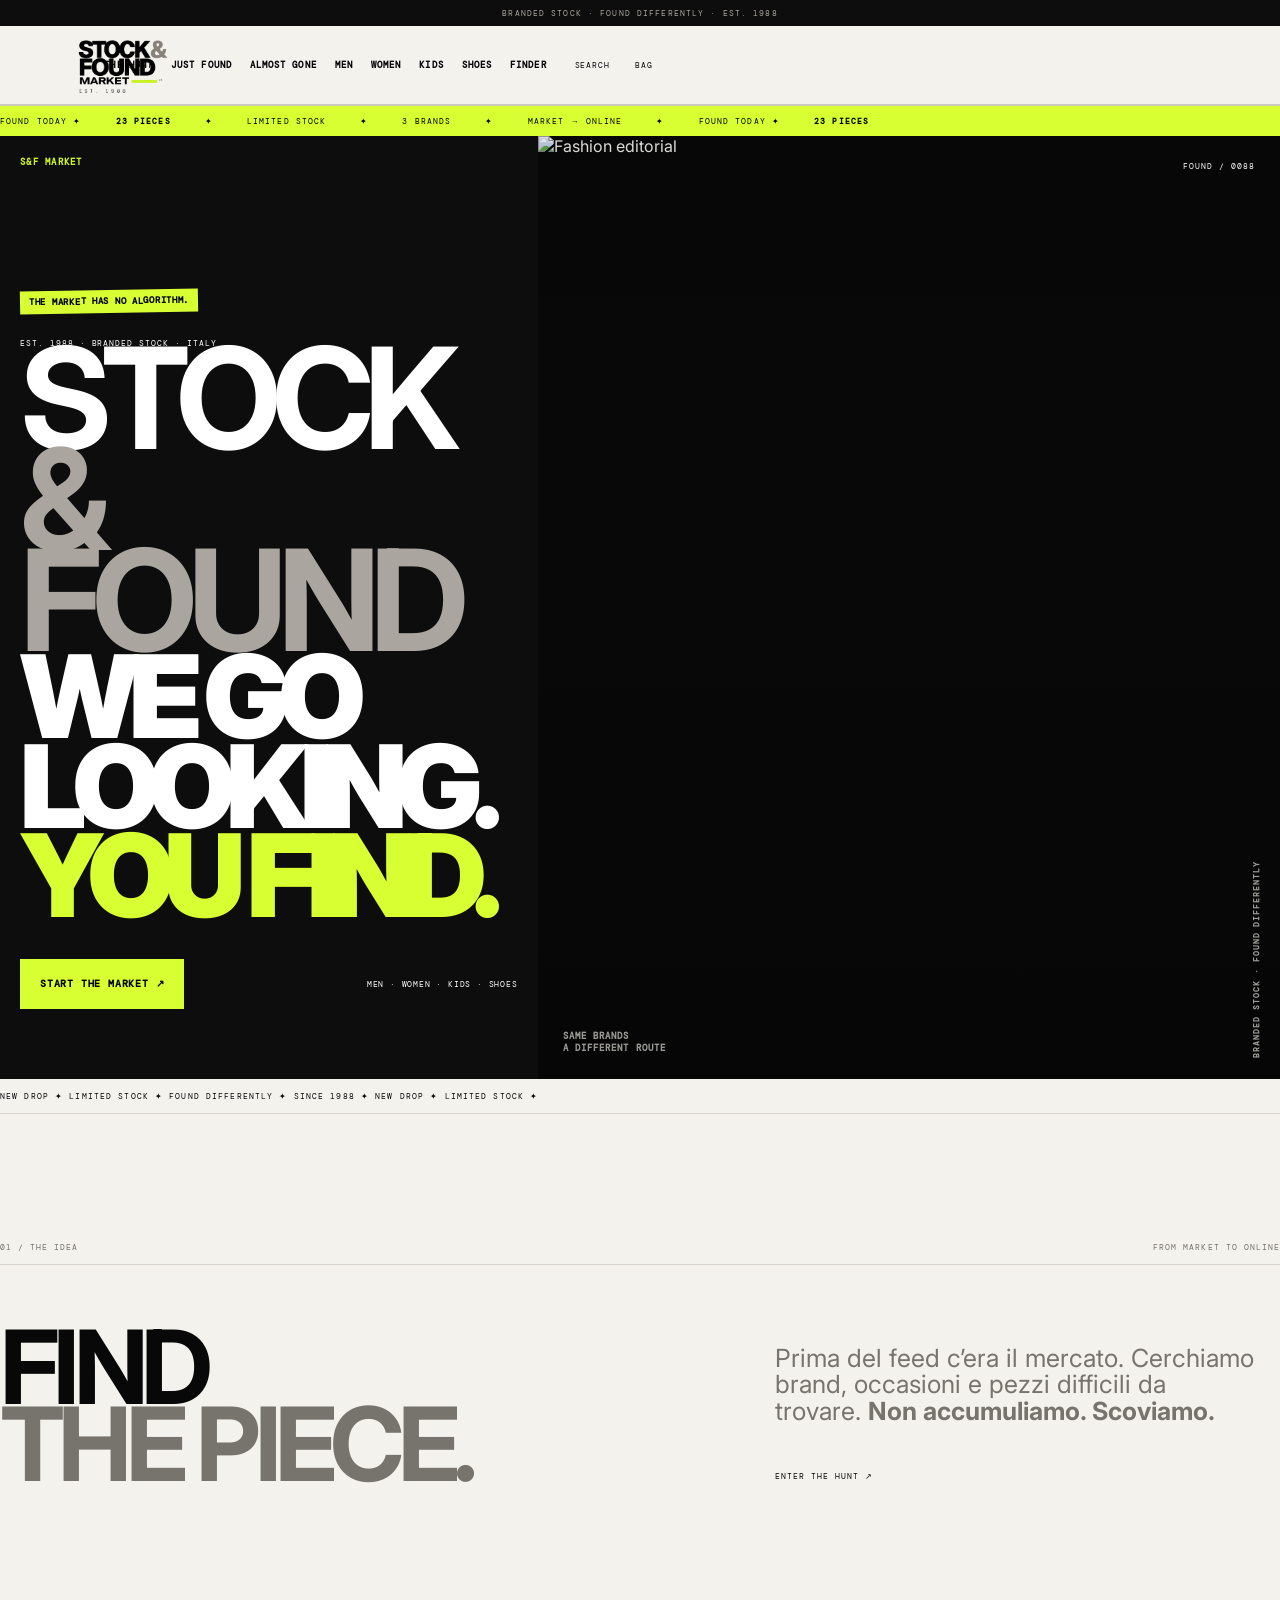
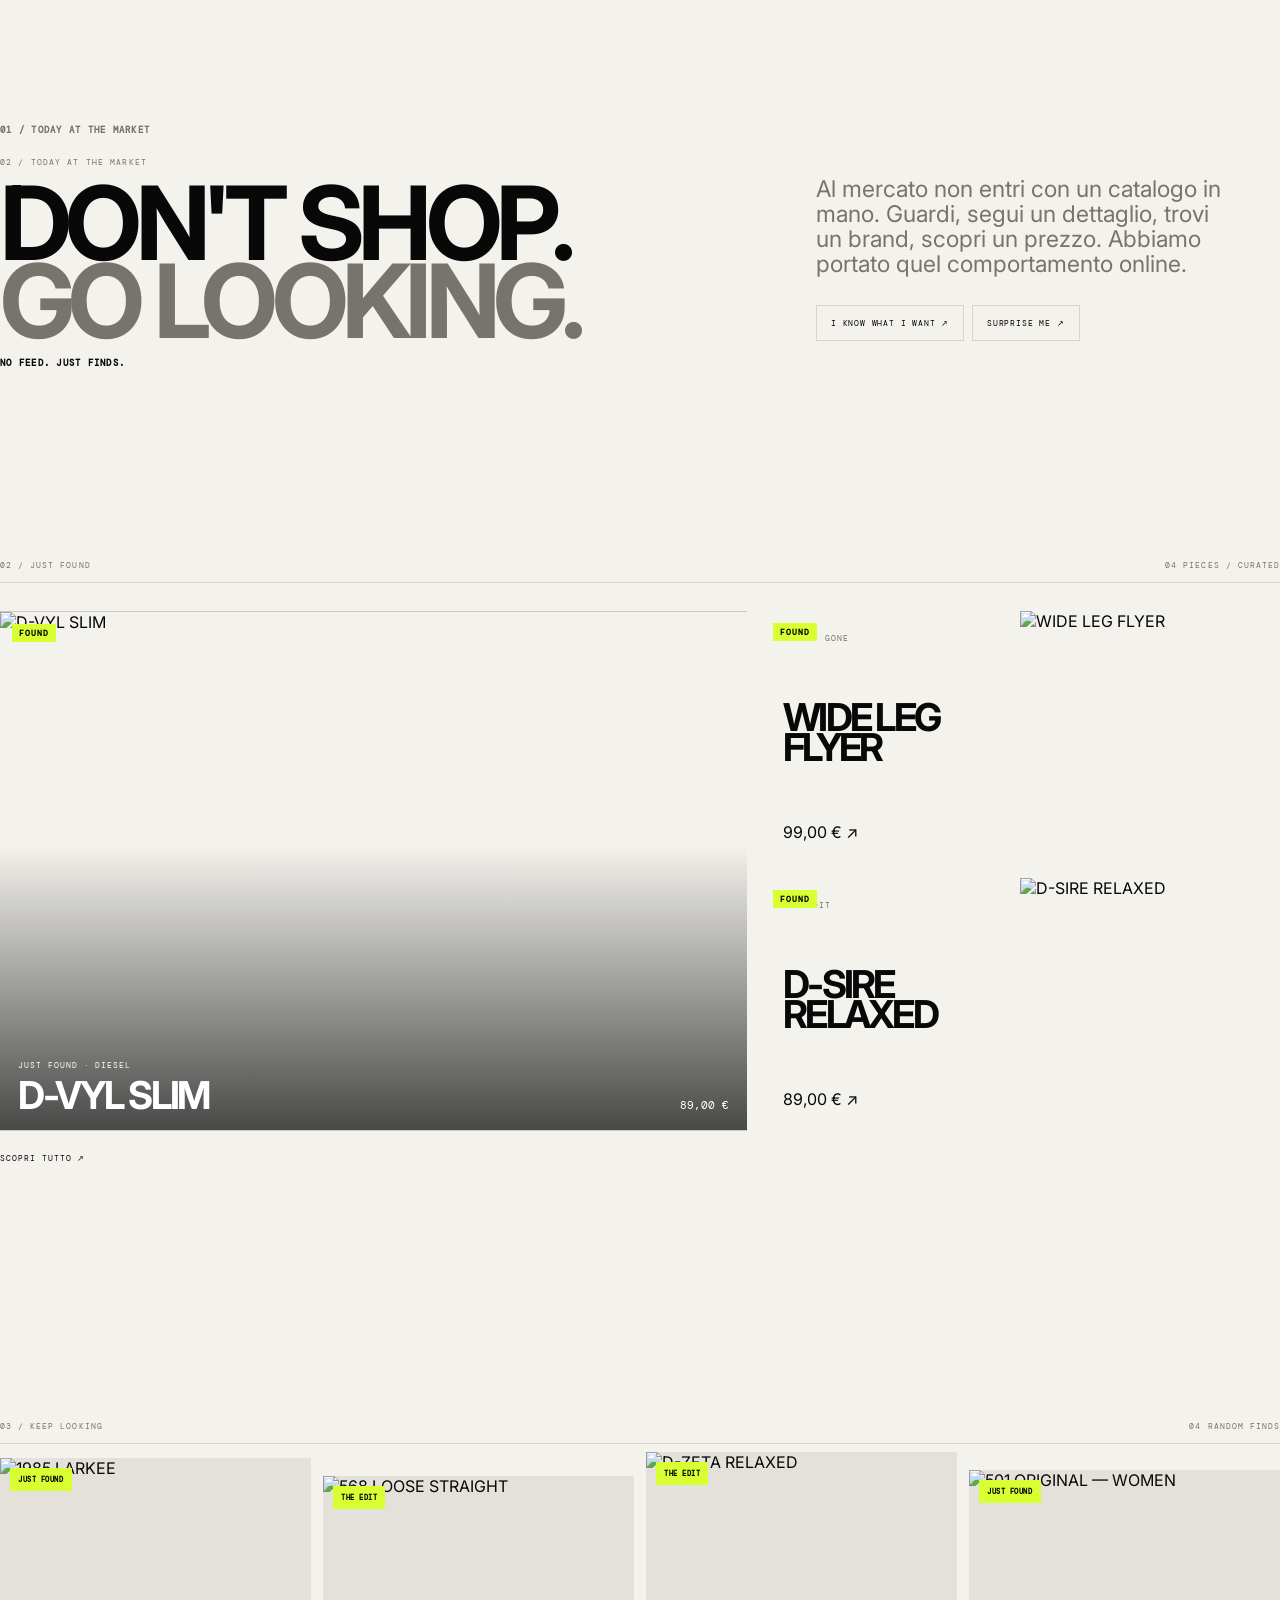
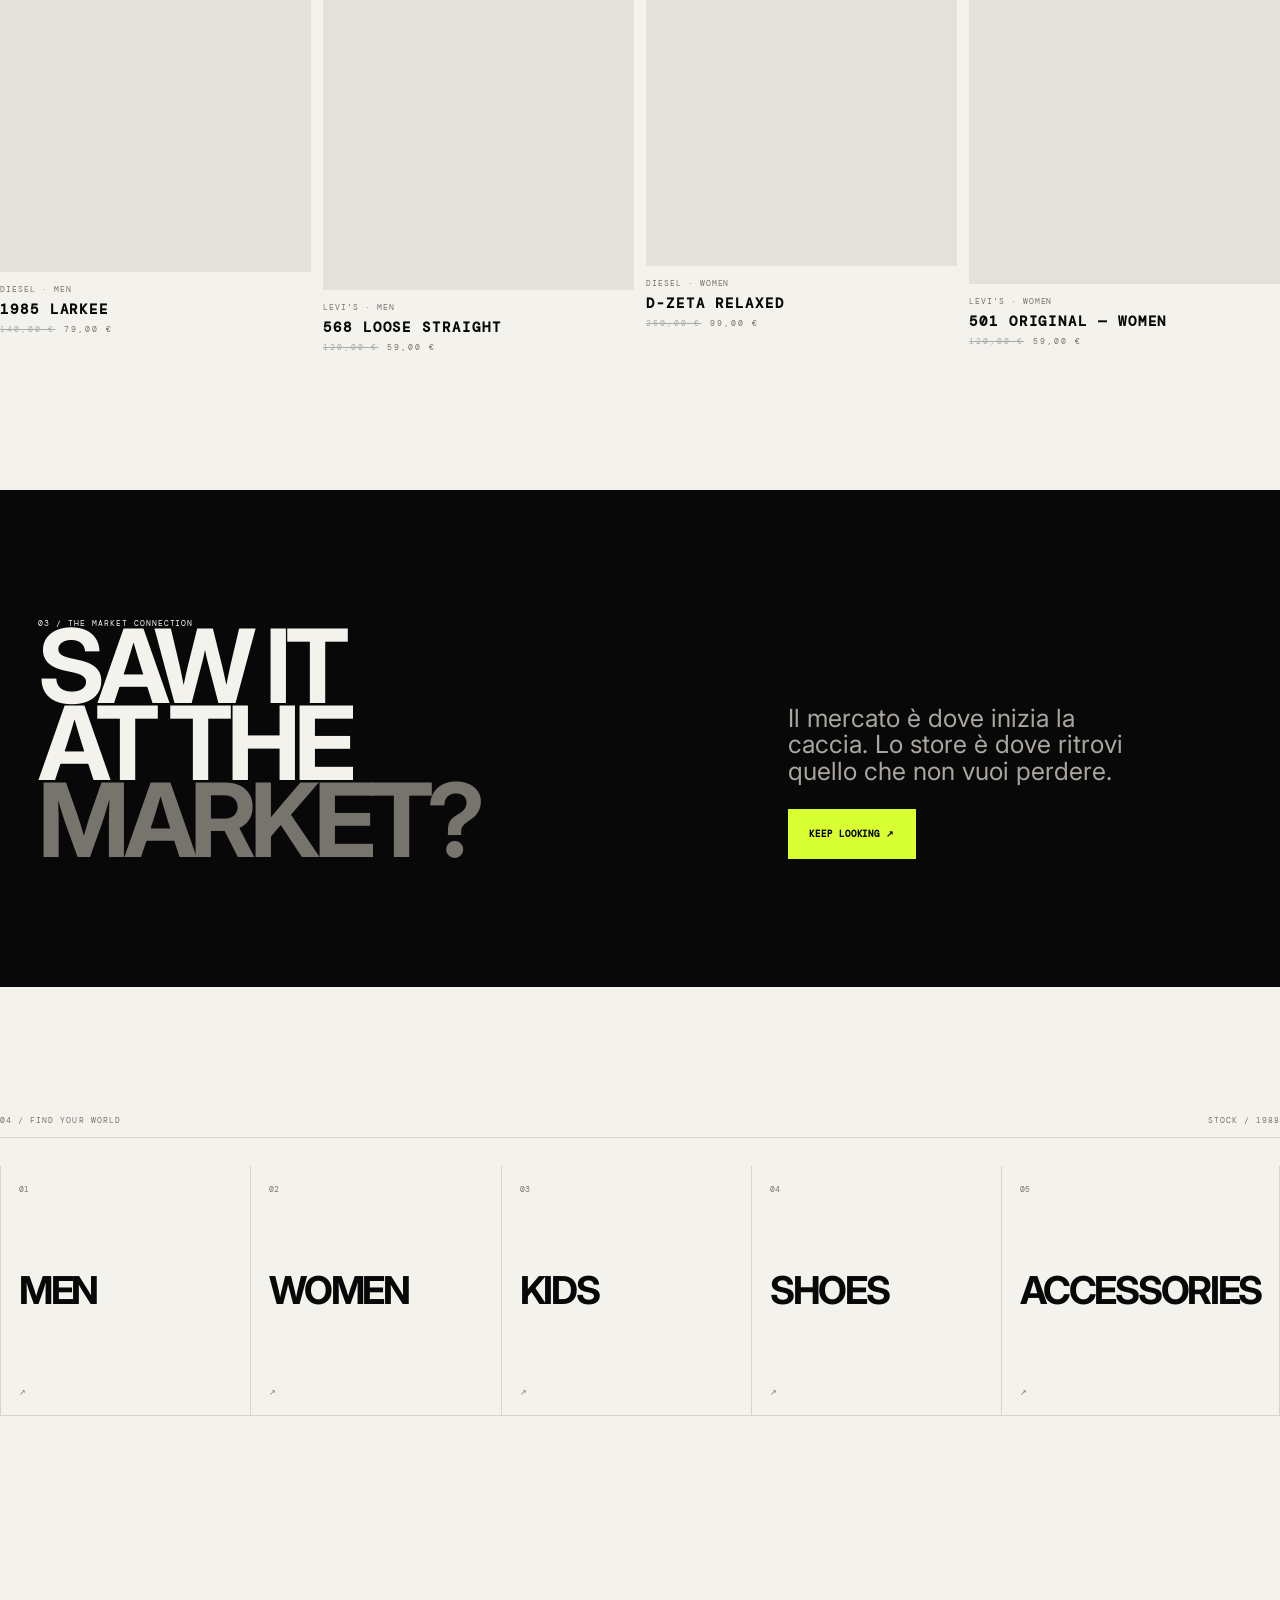
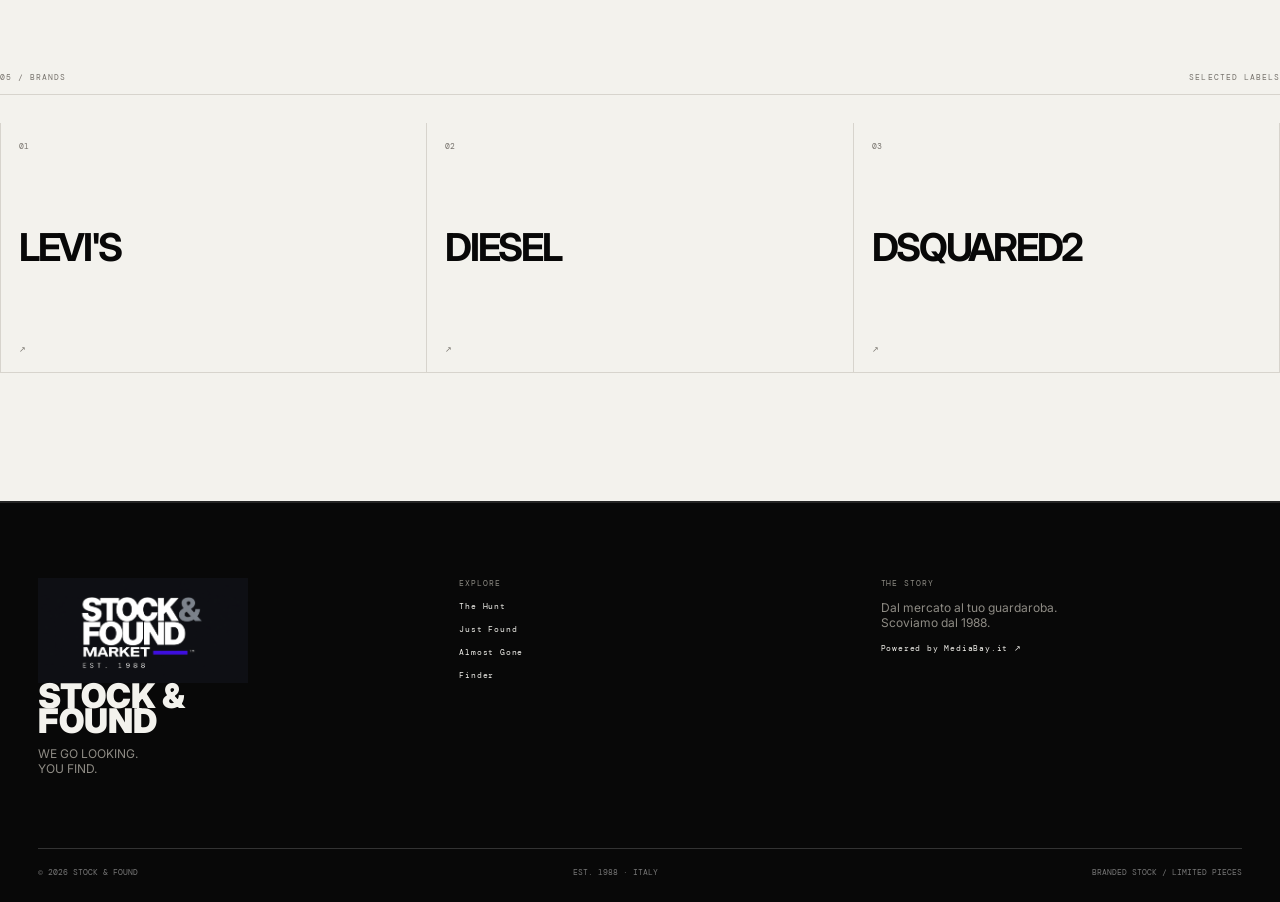
==== commit 27a77490: "Remove logo background box with brand compositing" ====
--- a/index.html
+++ b/index.html
@@ -1 +1 @@
-<!doctype html><html lang="it"><head><meta charset="utf-8"><meta name="viewport" content="width=device-width,initial-scale=1,viewport-fit=cover"><meta name="description" content="STOCK & FOUND 88 — Branded stock. Found differently."><title>STOCK & FOUND 88 — Found Differently</title><link rel="stylesheet" href="styles.css?v=88.10"><link rel="stylesheet" href="market.css?v=89.1"><link rel="stylesheet" href="market-v2.css?v=90.1"><link rel="stylesheet" href="personality-01.css?v=91.1"><link rel="stylesheet" href="home-market-v1.css?v=92.1"><link rel="stylesheet" href="no-88.css?v=93.1"><link rel="stylesheet" href="logo-fix.css?v=94.1"><link rel="stylesheet" href="real-logo.css?v=95.1"><link rel="stylesheet" href="brand-system.css?v=96.1"><link rel="stylesheet" href="header-footer-logo-fix.css?v=97.1"><link rel="stylesheet" href="header-bg-fix.css?v=98.1"></head><body data-page="home"><div id="header"></div><main><section class="hero"><div class="hero-copy"><div class="eyebrow">EST. 1988 · BRANDED STOCK · ITALY</div><div><h1>STOCK<br><span>&amp; FOUND <em>88</em></span></h1><p>WE GO LOOKING.<br><strong>YOU FIND.</strong></p></div><div class="hero-bottom"><a class="btn light" href="shop.html">START THE HUNT ↗</a><span>MEN · WOMEN · KIDS · SHOES</span></div></div><a class="hero-img" href="shop.html"><img src="https://images.unsplash.com/photo-1529139574466-a303027c1d8b?auto=format&amp;fit=crop&amp;w=1800&amp;q=90" alt="Fashion editorial"><span class="hero-code">FOUND / 0088</span><span class="hero-tag">SAME BRANDS<br>A DIFFERENT ROUTE</span></a></section><div class="marquee"><div>NEW DROP ✦ LIMITED STOCK ✦ FOUND DIFFERENTLY ✦ SINCE 1988 ✦ NEW DROP ✦ LIMITED STOCK ✦</div></div><section class="section wrap"><div class="line"><span>01 / THE IDEA</span><span>FROM MARKET TO ONLINE</span></div><div class="manifesto"><div><h2>FIND<br><em>THE PIECE.</em></h2></div><div><p>Prima del feed c’era il mercato. Cerchiamo brand, occasioni e pezzi difficili da trovare. <strong>Non accumuliamo. Scoviamo.</strong></p><a class="arrow" href="shop.html">ENTER THE HUNT ↗</a></div></div></section><section class="section wrap drop"><div class="line"><span>02 / JUST FOUND</span><span id="featuredCount">00 PIECES</span></div><div id="featured" class="grid"></div><div><a class="arrow" href="shop.html">SCOPRI TUTTO ↗</a></div></section><section class="darkband"><div class="wrap darkband-inner"><div><div class="eyebrow">03 / THE MARKET CONNECTION</div><h2>SAW IT<br>AT THE <em>MARKET?</em></h2></div><div><p>Il mercato è dove inizia la caccia. Lo store è dove ritrovi quello che non vuoi perdere.</p><a class="btn light" href="shop.html">KEEP LOOKING ↗</a></div></div></section><section class="section wrap"><div class="line"><span>04 / FIND YOUR WORLD</span><span>STOCK / 1988</span></div><div class="category-grid"><a href="shop.html?cat=Men"><span>01</span><b>MEN</b><i>↗</i></a><a href="shop.html?cat=Women"><span>02</span><b>WOMEN</b><i>↗</i></a><a href="shop.html?cat=Kids"><span>03</span><b>KIDS</b><i>↗</i></a><a href="shop.html?cat=Shoes"><span>04</span><b>SHOES</b><i>↗</i></a><a href="shop.html?cat=Accessories"><span>05</span><b>ACCESSORIES</b><i>↗</i></a></div></section><section class="section wrap"><div class="line"><span>05 / BRANDS</span><span>SELECTED LABELS</span></div><div id="brandWall" class="category-grid" style="grid-template-columns:repeat(3,1fr)"></div></section><section class="split"><div class="image"><img src="https://images.unsplash.com/photo-1551488831-00ddcb6c6bd3?auto=format&amp;fit=crop&amp;w=1400&amp;q=88" alt="Clothing rack"></div><div class="copy"><div class="eyebrow">06 / SINCE 1988</div><h2>CERCARE.<br>TROVARE.<br><em>SELEZIONARE.</em></h2><p>Dal 1988 cerchiamo cose che meritano di essere trovate. A volte al mercato. A volte online. La caccia è la stessa.</p><span class="stamp">WE GO LOOKING / YOU FIND / EST. 1988</span></div></section><section class="closing wrap"><div class="eyebrow">07 / STOCK &amp; FOUND 88</div><h2>GOOD BRANDS.<br><em>BETTER FINDS.</em></h2><p>Non sai cosa stai cercando? Perfetto. È spesso così che trovi qualcosa di meglio.</p><a class="btn dark" href="finder.html">OPEN THE FINDER ↗</a></section><section class="newsletter"><div class="wrap newsletter-inner"><div><div class="eyebrow">08 / THE FIND LIST</div><h2>DON’T MISS<br>THE NEXT FIND.</h2><p>Nuovi finds, pezzi limitati e cose che spariscono velocemente.</p></div><form id="newsletterForm"><label>EMAIL<input type="email" required placeholder="your@email.com"></label><button class="btn light" type="submit">SHOW ME THE FINDS ↗</button><small id="newsletterMsg"></small></form></div></section></main><div id="footer"></div><div id="overlay" class="overlay"></div><aside id="cart" class="cart"></aside><script src="js/app.js?v=88.10"></script><script src="js/market.js?v=89.1"></script><script src="js/market-v2.js?v=90.1"></script><script src="js/personality-01.js?v=91.1"></script><script src="js/home-market-v1.js?v=92.1"></script><script src="js/no-88.js?v=93.1"></script><script src="js/logo-fix.js?v=94.1"></script><script src="js/real-logo.js?v=95.1"></script><script src="js/brand-system.js?v=96.1"></script><script src="js/header-footer-logo-fix.js?v=97.1"></script><script src="js/header-bg-fix.js?v=98.1"></script></body></html>+<!doctype html><html lang="it"><head><meta charset="utf-8"><meta name="viewport" content="width=device-width,initial-scale=1,viewport-fit=cover"><meta name="description" content="STOCK & FOUND 88 — Branded stock. Found differently."><title>STOCK & FOUND 88 — Found Differently</title><link rel="stylesheet" href="styles.css?v=88.10"><link rel="stylesheet" href="market.css?v=89.1"><link rel="stylesheet" href="market-v2.css?v=90.1"><link rel="stylesheet" href="personality-01.css?v=91.1"><link rel="stylesheet" href="home-market-v1.css?v=92.1"><link rel="stylesheet" href="no-88.css?v=93.1"><link rel="stylesheet" href="logo-fix.css?v=94.1"><link rel="stylesheet" href="real-logo.css?v=95.1"><link rel="stylesheet" href="brand-system.css?v=96.1"><link rel="stylesheet" href="header-footer-logo-fix.css?v=97.1"><link rel="stylesheet" href="header-bg-fix.css?v=98.1"><link rel="stylesheet" href="logo-background-fix-v2.css?v=99.2"></head><body data-page="home"><div id="header"></div><main><section class="hero"><div class="hero-copy"><div class="eyebrow">EST. 1988 · BRANDED STOCK · ITALY</div><div><h1>STOCK<br><span>&amp; FOUND <em>88</em></span></h1><p>WE GO LOOKING.<br><strong>YOU FIND.</strong></p></div><div class="hero-bottom"><a class="btn light" href="shop.html">START THE HUNT ↗</a><span>MEN · WOMEN · KIDS · SHOES</span></div></div><a class="hero-img" href="shop.html"><img src="https://images.unsplash.com/photo-1529139574466-a303027c1d8b?auto=format&amp;fit=crop&amp;w=1800&amp;q=90" alt="Fashion editorial"><span class="hero-code">FOUND / 0088</span><span class="hero-tag">SAME BRANDS<br>A DIFFERENT ROUTE</span></a></section><div class="marquee"><div>NEW DROP ✦ LIMITED STOCK ✦ FOUND DIFFERENTLY ✦ SINCE 1988 ✦ NEW DROP ✦ LIMITED STOCK ✦</div></div><section class="section wrap"><div class="line"><span>01 / THE IDEA</span><span>FROM MARKET TO ONLINE</span></div><div class="manifesto"><div><h2>FIND<br><em>THE PIECE.</em></h2></div><div><p>Prima del feed c’era il mercato. Cerchiamo brand, occasioni e pezzi difficili da trovare. <strong>Non accumuliamo. Scoviamo.</strong></p><a class="arrow" href="shop.html">ENTER THE HUNT ↗</a></div></div></section><section class="section wrap drop"><div class="line"><span>02 / JUST FOUND</span><span id="featuredCount">00 PIECES</span></div><div id="featured" class="grid"></div><div><a class="arrow" href="shop.html">SCOPRI TUTTO ↗</a></div></section><section class="darkband"><div class="wrap darkband-inner"><div><div class="eyebrow">03 / THE MARKET CONNECTION</div><h2>SAW IT<br>AT THE <em>MARKET?</em></h2></div><div><p>Il mercato è dove inizia la caccia. Lo store è dove ritrovi quello che non vuoi perdere.</p><a class="btn light" href="shop.html">KEEP LOOKING ↗</a></div></div></section><section class="section wrap"><div class="line"><span>04 / FIND YOUR WORLD</span><span>STOCK / 1988</span></div><div class="category-grid"><a href="shop.html?cat=Men"><span>01</span><b>MEN</b><i>↗</i></a><a href="shop.html?cat=Women"><span>02</span><b>WOMEN</b><i>↗</i></a><a href="shop.html?cat=Kids"><span>03</span><b>KIDS</b><i>↗</i></a><a href="shop.html?cat=Shoes"><span>04</span><b>SHOES</b><i>↗</i></a><a href="shop.html?cat=Accessories"><span>05</span><b>ACCESSORIES</b><i>↗</i></a></div></section><section class="section wrap"><div class="line"><span>05 / BRANDS</span><span>SELECTED LABELS</span></div><div id="brandWall" class="category-grid" style="grid-template-columns:repeat(3,1fr)"></div></section><section class="split"><div class="image"><img src="https://images.unsplash.com/photo-1551488831-00ddcb6c6bd3?auto=format&amp;fit=crop&amp;w=1400&amp;q=88" alt="Clothing rack"></div><div class="copy"><div class="eyebrow">06 / SINCE 1988</div><h2>CERCARE.<br>TROVARE.<br><em>SELEZIONARE.</em></h2><p>Dal 1988 cerchiamo cose che meritano di essere trovate. A volte al mercato. A volte online. La caccia è la stessa.</p><span class="stamp">WE GO LOOKING / YOU FIND / EST. 1988</span></div></section><section class="closing wrap"><div class="eyebrow">07 / STOCK &amp; FOUND 88</div><h2>GOOD BRANDS.<br><em>BETTER FINDS.</em></h2><p>Non sai cosa stai cercando? Perfetto. È spesso così che trovi qualcosa di meglio.</p><a class="btn dark" href="finder.html">OPEN THE FINDER ↗</a></section><section class="newsletter"><div class="wrap newsletter-inner"><div><div class="eyebrow">08 / THE FIND LIST</div><h2>DON’T MISS<br>THE NEXT FIND.</h2><p>Nuovi finds, pezzi limitati e cose che spariscono velocemente.</p></div><form id="newsletterForm"><label>EMAIL<input type="email" required placeholder="your@email.com"></label><button class="btn light" type="submit">SHOW ME THE FINDS ↗</button><small id="newsletterMsg"></small></form></div></section></main><div id="footer"></div><div id="overlay" class="overlay"></div><aside id="cart" class="cart"></aside><script src="js/app.js?v=88.10"></script><script src="js/market.js?v=89.1"></script><script src="js/market-v2.js?v=90.1"></script><script src="js/personality-01.js?v=91.1"></script><script src="js/home-market-v1.js?v=92.1"></script><script src="js/no-88.js?v=93.1"></script><script src="js/logo-fix.js?v=94.1"></script><script src="js/real-logo.js?v=95.1"></script><script src="js/brand-system.js?v=96.1"></script><script src="js/header-footer-logo-fix.js?v=97.1"></script><script src="js/header-bg-fix.js?v=98.1"></script></body></html>
--- a/logo-background-fix-v2.css
+++ b/logo-background-fix-v2.css
@@ -0,0 +1,65 @@
+
+/* STOCK & FOUND MARKET — LOGO BACKGROUND FIX V2
+   Code-only: the source logo is not redrawn.
+   The light image field is composited away against the header paper.
+*/
+
+/* Header: darken makes the lighter logo canvas disappear into the
+   darker paper background while preserving the black artwork + acid line. */
+body.sfm-global-logo #header .sfm-real-logo-img,
+body.sfm-brand #header .sfm-brand-logo,
+body.sfm-global-logo header .sfm-real-logo-img,
+body.sfm-brand header .sfm-brand-logo{
+  background:transparent!important;
+  mix-blend-mode:darken!important;
+  isolation:isolate;
+  object-fit:contain!important;
+  object-position:center!important;
+}
+
+/* Remove any artificial logo box from all wrappers. */
+body.sfm-global-logo #header .logo,
+body.sfm-global-logo #header .site-logo,
+body.sfm-global-logo #header .brand,
+body.sfm-brand #header .logo,
+body.sfm-brand #header .site-logo,
+body.sfm-brand #header .brand,
+body.sfm-global-logo header .logo,
+body.sfm-global-logo header .site-logo,
+body.sfm-global-logo header .brand{
+  background:transparent!important;
+  box-shadow:none!important;
+  border:0!important;
+}
+
+/* The header itself owns the paper color. */
+body.sfm-global-logo #header,
+body.sfm-brand #header,
+body.sfm-global-logo header,
+body.sfm-brand header{
+  background:#F3F2ED!important;
+}
+
+/* Footer stays genuinely dark; invert the artwork and screen it,
+   so the original light canvas does not become a visible rectangle. */
+body.sfm-global-logo #footer .sfm-footer-logo,
+body.sfm-global-logo footer .sfm-footer-logo{
+  background:transparent!important;
+  filter:invert(1)!important;
+  mix-blend-mode:screen!important;
+  box-shadow:none!important;
+}
+
+/* Prevent old logo helper backgrounds. */
+body.sfm-global-logo .sfm-brand-logo,
+body.sfm-global-logo .sfm-real-logo-img{
+  box-shadow:none!important;
+}
+
+/* Mobile */
+@media(max-width:900px){
+  body.sfm-global-logo #header .sfm-real-logo-img,
+  body.sfm-brand #header .sfm-brand-logo{
+    mix-blend-mode:darken!important;
+  }
+}
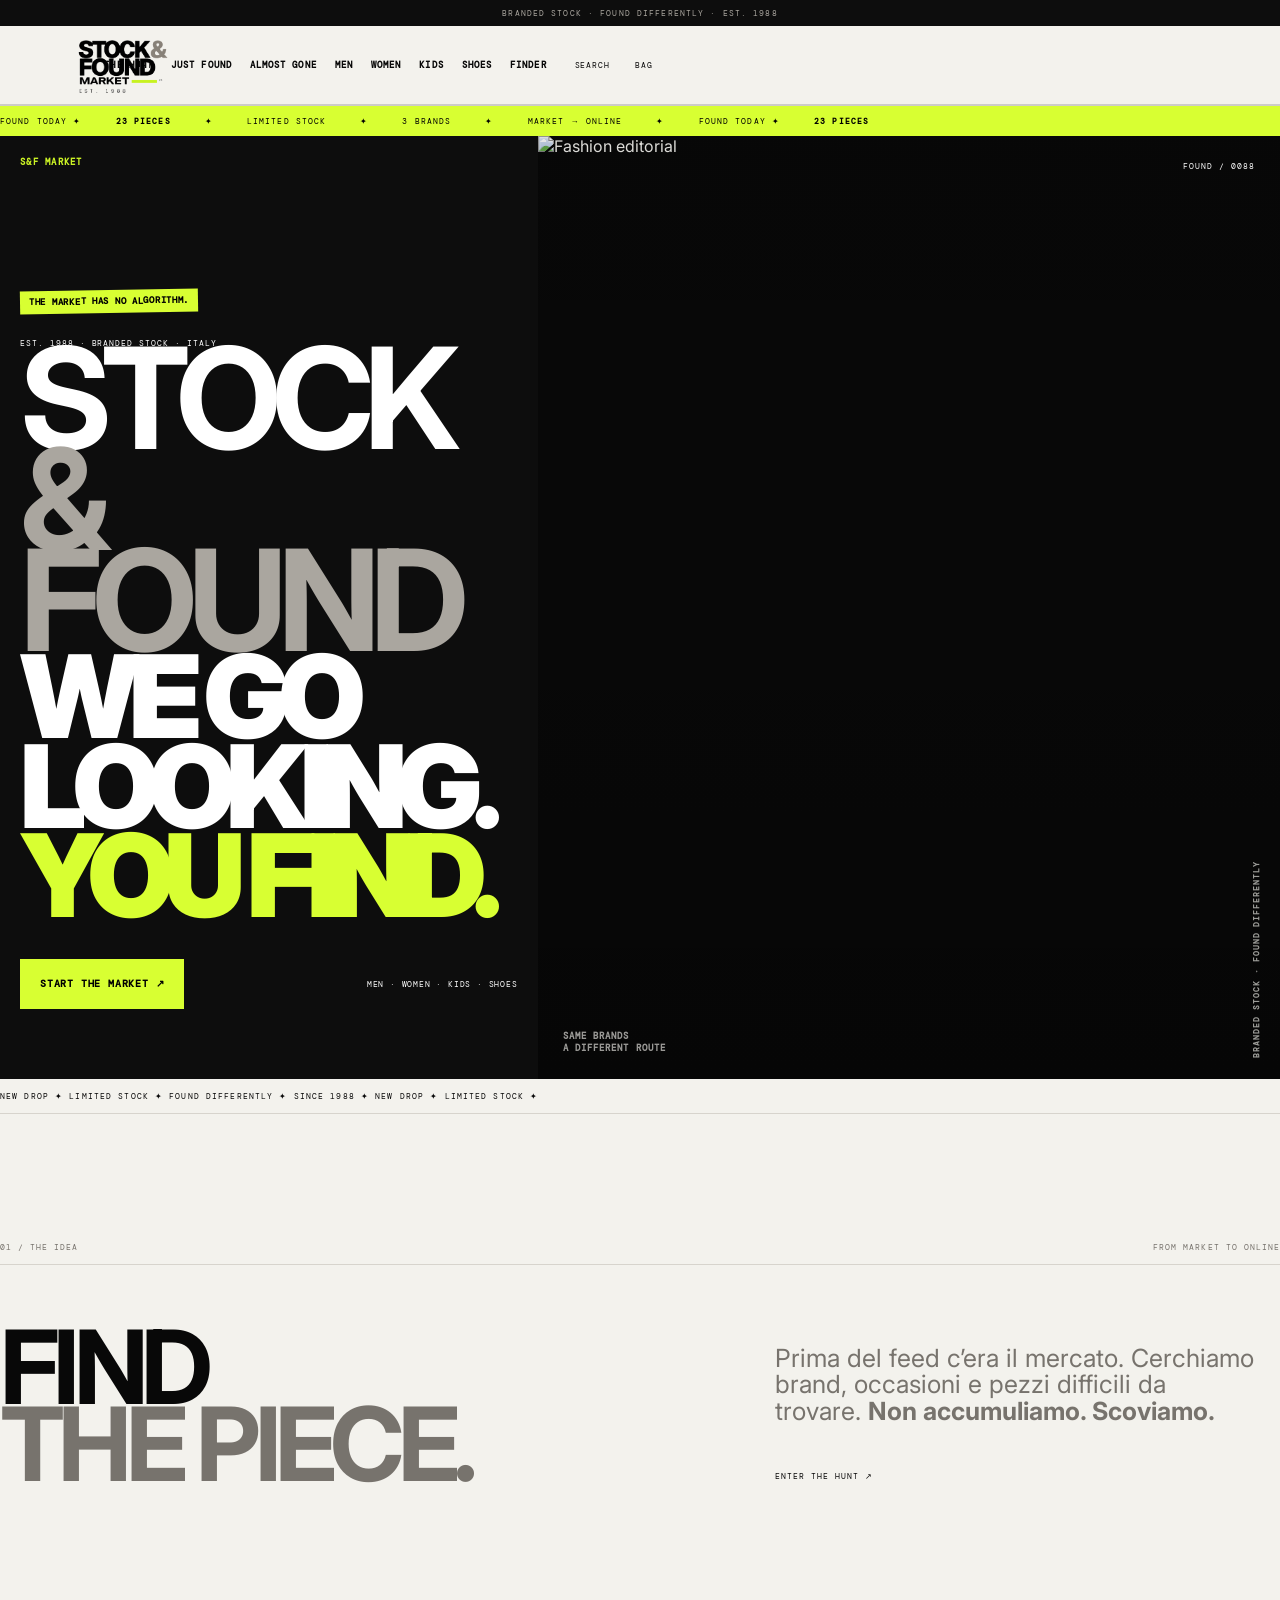
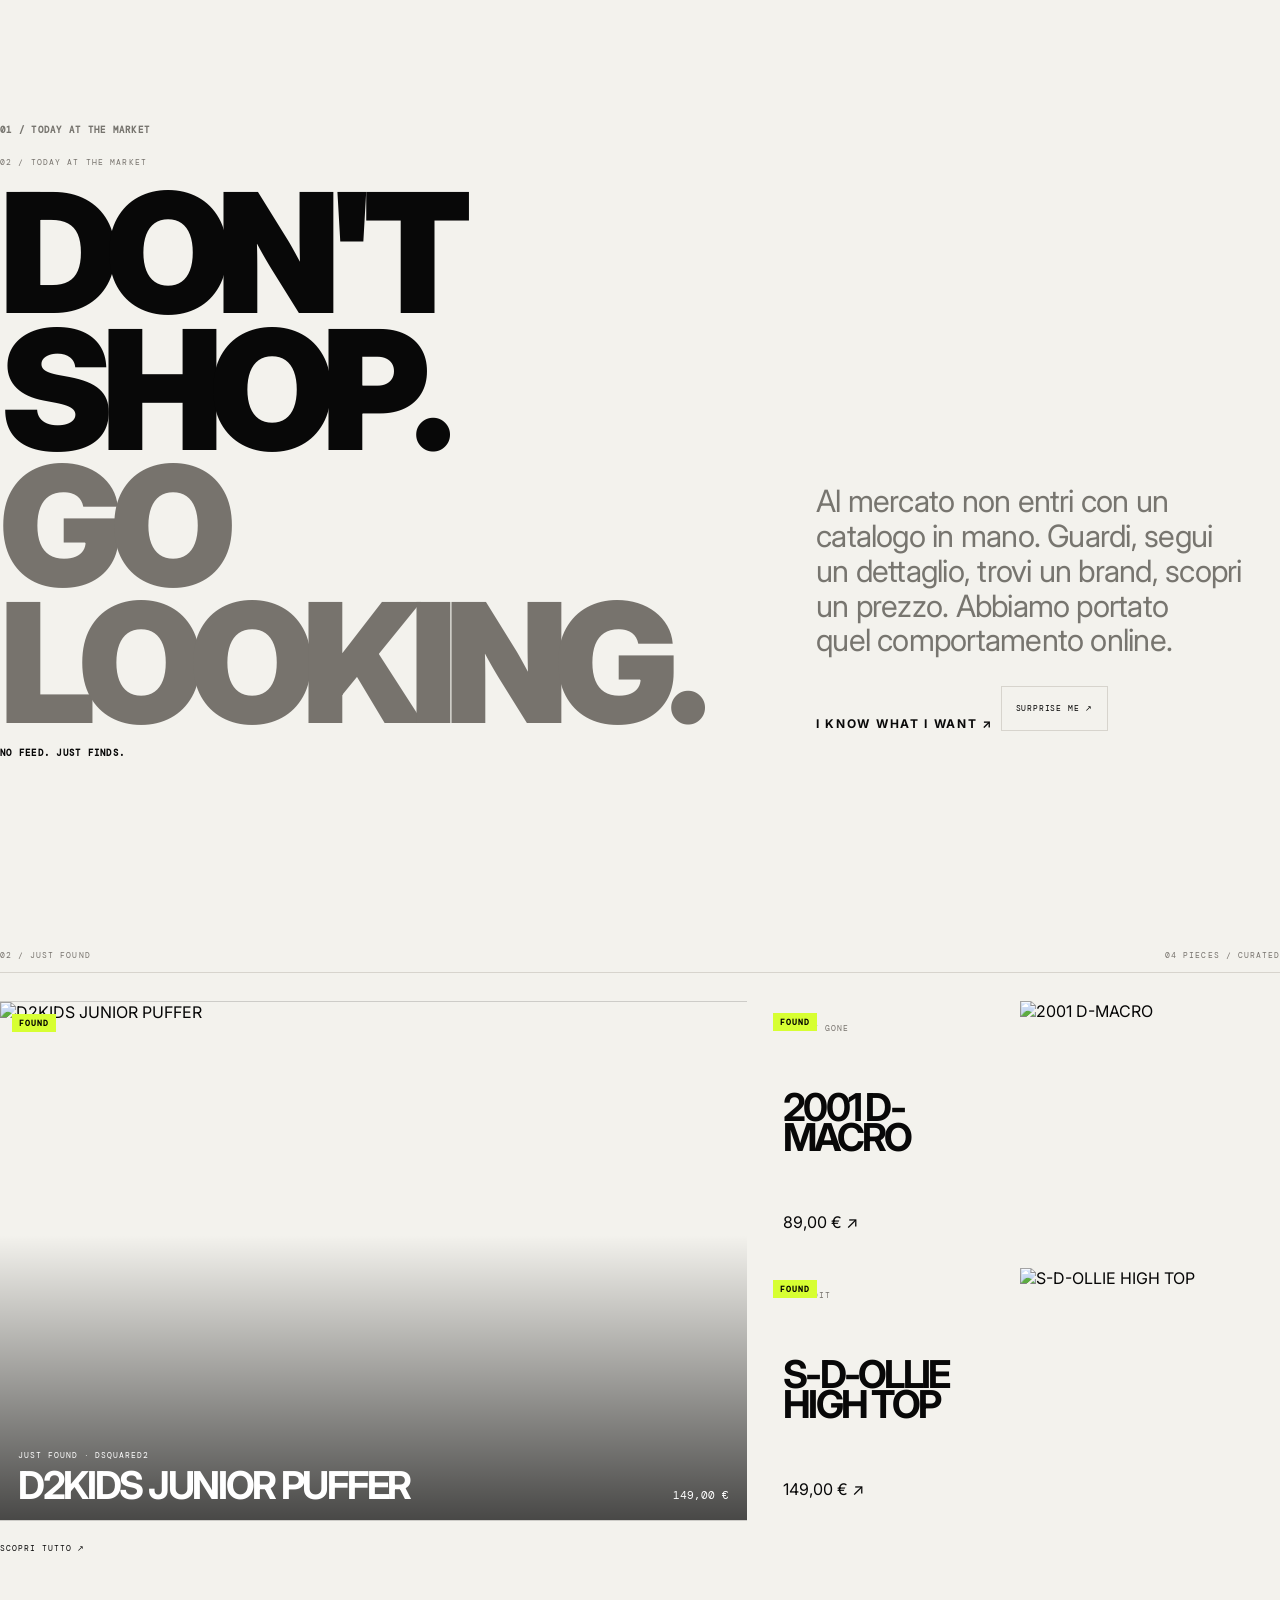
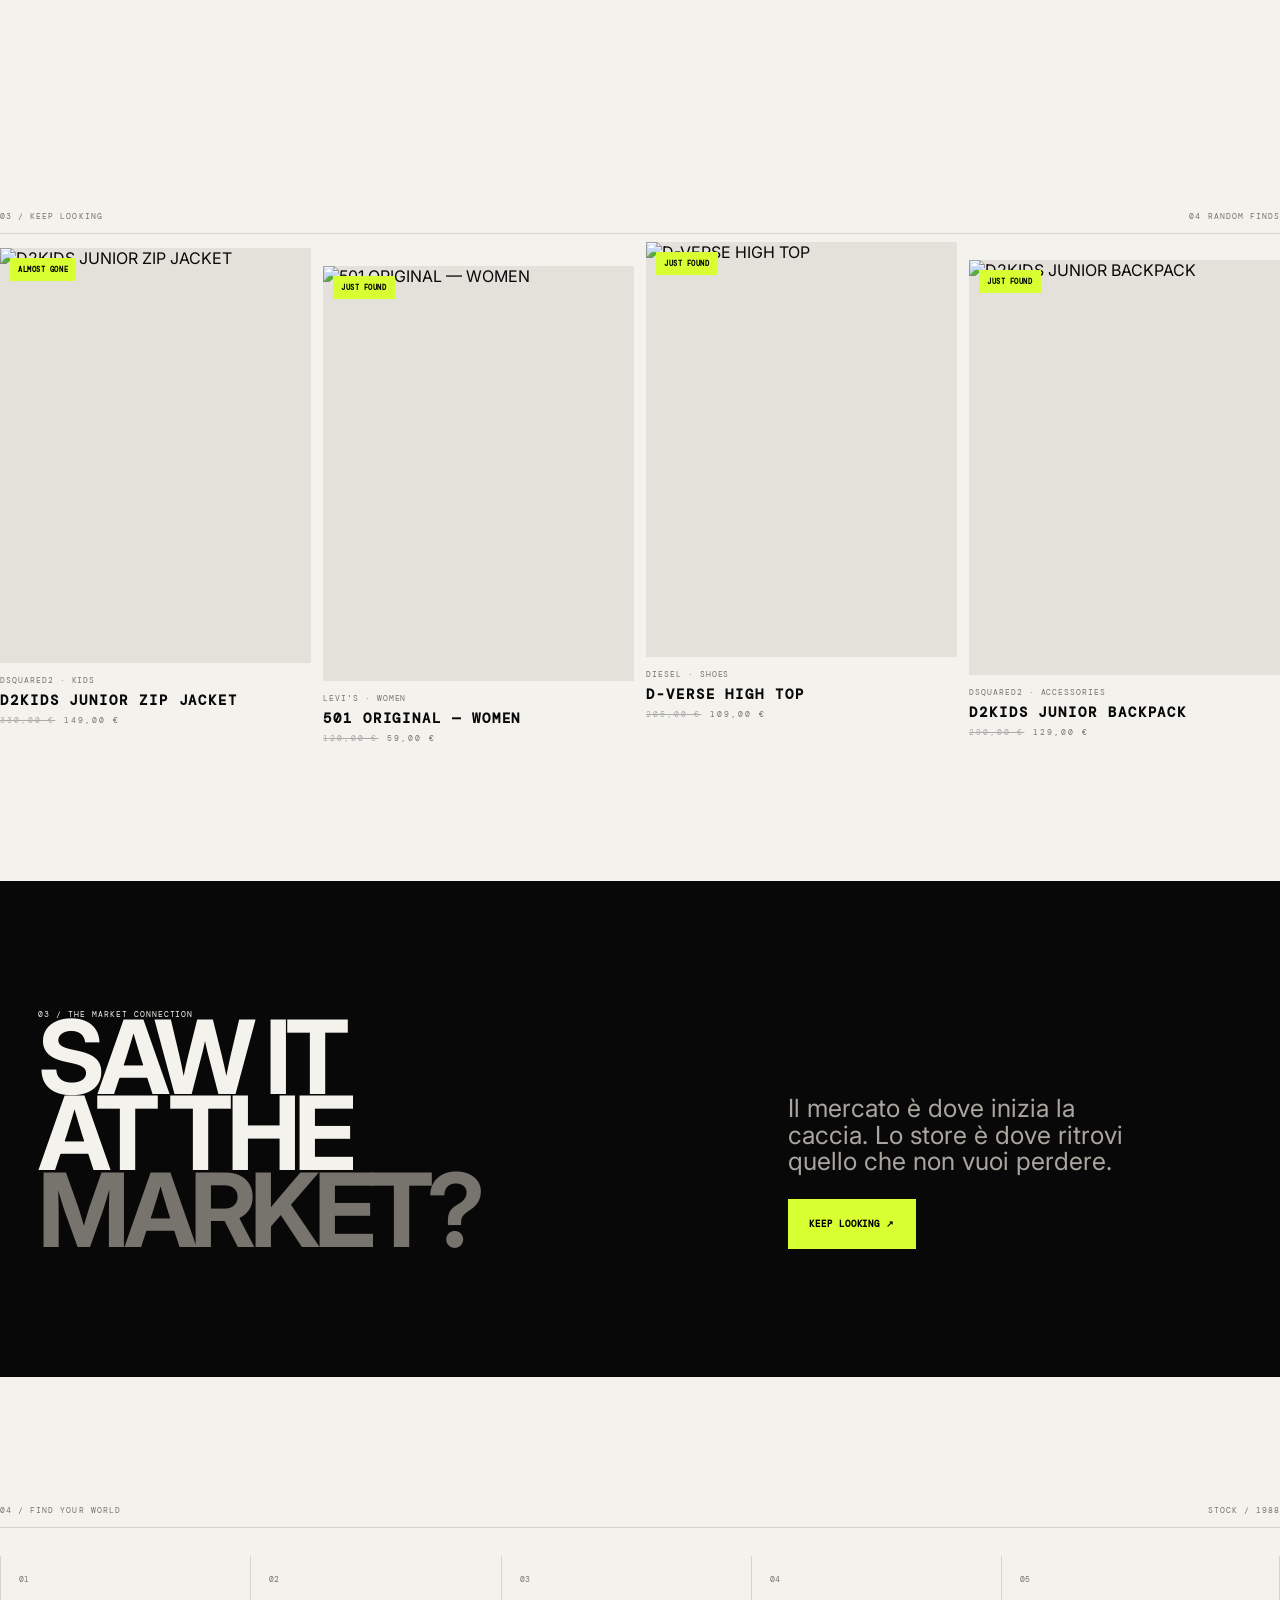
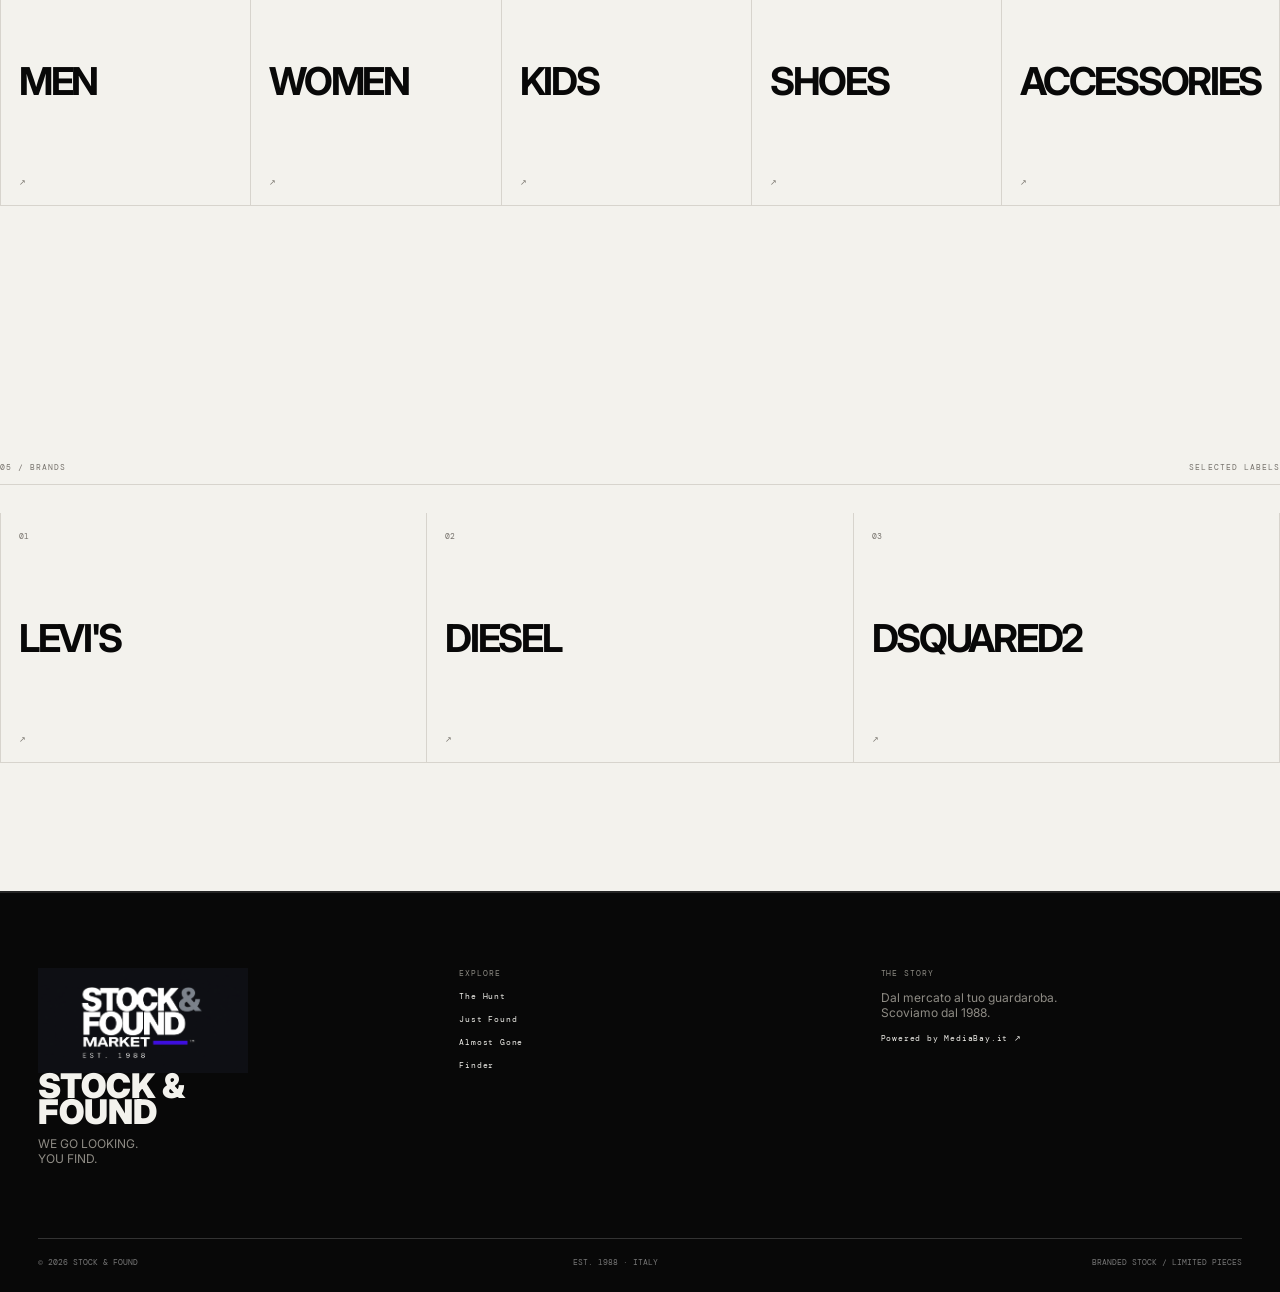
==== commit 6a5ed32a: "V3 redesign Market Story experience" ====
--- a/index.html
+++ b/index.html
@@ -1 +1 @@
-<!doctype html><html lang="it"><head><meta charset="utf-8"><meta name="viewport" content="width=device-width,initial-scale=1,viewport-fit=cover"><meta name="description" content="STOCK & FOUND 88 — Branded stock. Found differently."><title>STOCK & FOUND 88 — Found Differently</title><link rel="stylesheet" href="styles.css?v=88.10"><link rel="stylesheet" href="market.css?v=89.1"><link rel="stylesheet" href="market-v2.css?v=90.1"><link rel="stylesheet" href="personality-01.css?v=91.1"><link rel="stylesheet" href="home-market-v1.css?v=92.1"><link rel="stylesheet" href="no-88.css?v=93.1"><link rel="stylesheet" href="logo-fix.css?v=94.1"><link rel="stylesheet" href="real-logo.css?v=95.1"><link rel="stylesheet" href="brand-system.css?v=96.1"><link rel="stylesheet" href="header-footer-logo-fix.css?v=97.1"><link rel="stylesheet" href="header-bg-fix.css?v=98.1"><link rel="stylesheet" href="logo-background-fix-v2.css?v=99.2"></head><body data-page="home"><div id="header"></div><main><section class="hero"><div class="hero-copy"><div class="eyebrow">EST. 1988 · BRANDED STOCK · ITALY</div><div><h1>STOCK<br><span>&amp; FOUND <em>88</em></span></h1><p>WE GO LOOKING.<br><strong>YOU FIND.</strong></p></div><div class="hero-bottom"><a class="btn light" href="shop.html">START THE HUNT ↗</a><span>MEN · WOMEN · KIDS · SHOES</span></div></div><a class="hero-img" href="shop.html"><img src="https://images.unsplash.com/photo-1529139574466-a303027c1d8b?auto=format&amp;fit=crop&amp;w=1800&amp;q=90" alt="Fashion editorial"><span class="hero-code">FOUND / 0088</span><span class="hero-tag">SAME BRANDS<br>A DIFFERENT ROUTE</span></a></section><div class="marquee"><div>NEW DROP ✦ LIMITED STOCK ✦ FOUND DIFFERENTLY ✦ SINCE 1988 ✦ NEW DROP ✦ LIMITED STOCK ✦</div></div><section class="section wrap"><div class="line"><span>01 / THE IDEA</span><span>FROM MARKET TO ONLINE</span></div><div class="manifesto"><div><h2>FIND<br><em>THE PIECE.</em></h2></div><div><p>Prima del feed c’era il mercato. Cerchiamo brand, occasioni e pezzi difficili da trovare. <strong>Non accumuliamo. Scoviamo.</strong></p><a class="arrow" href="shop.html">ENTER THE HUNT ↗</a></div></div></section><section class="section wrap drop"><div class="line"><span>02 / JUST FOUND</span><span id="featuredCount">00 PIECES</span></div><div id="featured" class="grid"></div><div><a class="arrow" href="shop.html">SCOPRI TUTTO ↗</a></div></section><section class="darkband"><div class="wrap darkband-inner"><div><div class="eyebrow">03 / THE MARKET CONNECTION</div><h2>SAW IT<br>AT THE <em>MARKET?</em></h2></div><div><p>Il mercato è dove inizia la caccia. Lo store è dove ritrovi quello che non vuoi perdere.</p><a class="btn light" href="shop.html">KEEP LOOKING ↗</a></div></div></section><section class="section wrap"><div class="line"><span>04 / FIND YOUR WORLD</span><span>STOCK / 1988</span></div><div class="category-grid"><a href="shop.html?cat=Men"><span>01</span><b>MEN</b><i>↗</i></a><a href="shop.html?cat=Women"><span>02</span><b>WOMEN</b><i>↗</i></a><a href="shop.html?cat=Kids"><span>03</span><b>KIDS</b><i>↗</i></a><a href="shop.html?cat=Shoes"><span>04</span><b>SHOES</b><i>↗</i></a><a href="shop.html?cat=Accessories"><span>05</span><b>ACCESSORIES</b><i>↗</i></a></div></section><section class="section wrap"><div class="line"><span>05 / BRANDS</span><span>SELECTED LABELS</span></div><div id="brandWall" class="category-grid" style="grid-template-columns:repeat(3,1fr)"></div></section><section class="split"><div class="image"><img src="https://images.unsplash.com/photo-1551488831-00ddcb6c6bd3?auto=format&amp;fit=crop&amp;w=1400&amp;q=88" alt="Clothing rack"></div><div class="copy"><div class="eyebrow">06 / SINCE 1988</div><h2>CERCARE.<br>TROVARE.<br><em>SELEZIONARE.</em></h2><p>Dal 1988 cerchiamo cose che meritano di essere trovate. A volte al mercato. A volte online. La caccia è la stessa.</p><span class="stamp">WE GO LOOKING / YOU FIND / EST. 1988</span></div></section><section class="closing wrap"><div class="eyebrow">07 / STOCK &amp; FOUND 88</div><h2>GOOD BRANDS.<br><em>BETTER FINDS.</em></h2><p>Non sai cosa stai cercando? Perfetto. È spesso così che trovi qualcosa di meglio.</p><a class="btn dark" href="finder.html">OPEN THE FINDER ↗</a></section><section class="newsletter"><div class="wrap newsletter-inner"><div><div class="eyebrow">08 / THE FIND LIST</div><h2>DON’T MISS<br>THE NEXT FIND.</h2><p>Nuovi finds, pezzi limitati e cose che spariscono velocemente.</p></div><form id="newsletterForm"><label>EMAIL<input type="email" required placeholder="your@email.com"></label><button class="btn light" type="submit">SHOW ME THE FINDS ↗</button><small id="newsletterMsg"></small></form></div></section></main><div id="footer"></div><div id="overlay" class="overlay"></div><aside id="cart" class="cart"></aside><script src="js/app.js?v=88.10"></script><script src="js/market.js?v=89.1"></script><script src="js/market-v2.js?v=90.1"></script><script src="js/personality-01.js?v=91.1"></script><script src="js/home-market-v1.js?v=92.1"></script><script src="js/no-88.js?v=93.1"></script><script src="js/logo-fix.js?v=94.1"></script><script src="js/real-logo.js?v=95.1"></script><script src="js/brand-system.js?v=96.1"></script><script src="js/header-footer-logo-fix.js?v=97.1"></script><script src="js/header-bg-fix.js?v=98.1"></script></body></html>+<!doctype html><html lang="it"><head><meta charset="utf-8"><meta name="viewport" content="width=device-width,initial-scale=1,viewport-fit=cover"><meta name="description" content="STOCK & FOUND 88 — Branded stock. Found differently."><title>STOCK & FOUND 88 — Found Differently</title><link rel="stylesheet" href="styles.css?v=88.10"><link rel="stylesheet" href="market.css?v=89.1"><link rel="stylesheet" href="market-v2.css?v=90.1"><link rel="stylesheet" href="personality-01.css?v=91.1"><link rel="stylesheet" href="home-market-v1.css?v=92.1"><link rel="stylesheet" href="no-88.css?v=93.1"><link rel="stylesheet" href="logo-fix.css?v=94.1"><link rel="stylesheet" href="real-logo.css?v=95.1"><link rel="stylesheet" href="brand-system.css?v=96.1"><link rel="stylesheet" href="header-footer-logo-fix.css?v=97.1"><link rel="stylesheet" href="header-bg-fix.css?v=98.1"><link rel="stylesheet" href="logo-background-fix-v2.css?v=99.2"><link rel="stylesheet" href="market-story-v3.css?v=100.1"></head><body data-page="home"><div id="header"></div><main><section class="hero"><div class="hero-copy"><div class="eyebrow">EST. 1988 · BRANDED STOCK · ITALY</div><div><h1>STOCK<br><span>&amp; FOUND <em>88</em></span></h1><p>WE GO LOOKING.<br><strong>YOU FIND.</strong></p></div><div class="hero-bottom"><a class="btn light" href="shop.html">START THE HUNT ↗</a><span>MEN · WOMEN · KIDS · SHOES</span></div></div><a class="hero-img" href="shop.html"><img src="https://images.unsplash.com/photo-1529139574466-a303027c1d8b?auto=format&amp;fit=crop&amp;w=1800&amp;q=90" alt="Fashion editorial"><span class="hero-code">FOUND / 0088</span><span class="hero-tag">SAME BRANDS<br>A DIFFERENT ROUTE</span></a></section><div class="marquee"><div>NEW DROP ✦ LIMITED STOCK ✦ FOUND DIFFERENTLY ✦ SINCE 1988 ✦ NEW DROP ✦ LIMITED STOCK ✦</div></div><section class="section wrap"><div class="line"><span>01 / THE IDEA</span><span>FROM MARKET TO ONLINE</span></div><div class="manifesto"><div><h2>FIND<br><em>THE PIECE.</em></h2></div><div><p>Prima del feed c’era il mercato. Cerchiamo brand, occasioni e pezzi difficili da trovare. <strong>Non accumuliamo. Scoviamo.</strong></p><a class="arrow" href="shop.html">ENTER THE HUNT ↗</a></div></div></section><section class="section wrap drop"><div class="line"><span>02 / JUST FOUND</span><span id="featuredCount">00 PIECES</span></div><div id="featured" class="grid"></div><div><a class="arrow" href="shop.html">SCOPRI TUTTO ↗</a></div></section><section class="darkband"><div class="wrap darkband-inner"><div><div class="eyebrow">03 / THE MARKET CONNECTION</div><h2>SAW IT<br>AT THE <em>MARKET?</em></h2></div><div><p>Il mercato è dove inizia la caccia. Lo store è dove ritrovi quello che non vuoi perdere.</p><a class="btn light" href="shop.html">KEEP LOOKING ↗</a></div></div></section><section class="section wrap"><div class="line"><span>04 / FIND YOUR WORLD</span><span>STOCK / 1988</span></div><div class="category-grid"><a href="shop.html?cat=Men"><span>01</span><b>MEN</b><i>↗</i></a><a href="shop.html?cat=Women"><span>02</span><b>WOMEN</b><i>↗</i></a><a href="shop.html?cat=Kids"><span>03</span><b>KIDS</b><i>↗</i></a><a href="shop.html?cat=Shoes"><span>04</span><b>SHOES</b><i>↗</i></a><a href="shop.html?cat=Accessories"><span>05</span><b>ACCESSORIES</b><i>↗</i></a></div></section><section class="section wrap"><div class="line"><span>05 / BRANDS</span><span>SELECTED LABELS</span></div><div id="brandWall" class="category-grid" style="grid-template-columns:repeat(3,1fr)"></div></section><section class="split"><div class="image"><img src="https://images.unsplash.com/photo-1551488831-00ddcb6c6bd3?auto=format&amp;fit=crop&amp;w=1400&amp;q=88" alt="Clothing rack"></div><div class="copy"><div class="eyebrow">06 / SINCE 1988</div><h2>CERCARE.<br>TROVARE.<br><em>SELEZIONARE.</em></h2><p>Dal 1988 cerchiamo cose che meritano di essere trovate. A volte al mercato. A volte online. La caccia è la stessa.</p><span class="stamp">WE GO LOOKING / YOU FIND / EST. 1988</span></div></section><section class="closing wrap"><div class="eyebrow">07 / STOCK &amp; FOUND 88</div><h2>GOOD BRANDS.<br><em>BETTER FINDS.</em></h2><p>Non sai cosa stai cercando? Perfetto. È spesso così che trovi qualcosa di meglio.</p><a class="btn dark" href="finder.html">OPEN THE FINDER ↗</a></section><section class="newsletter"><div class="wrap newsletter-inner"><div><div class="eyebrow">08 / THE FIND LIST</div><h2>DON’T MISS<br>THE NEXT FIND.</h2><p>Nuovi finds, pezzi limitati e cose che spariscono velocemente.</p></div><form id="newsletterForm"><label>EMAIL<input type="email" required placeholder="your@email.com"></label><button class="btn light" type="submit">SHOW ME THE FINDS ↗</button><small id="newsletterMsg"></small></form></div></section></main><div id="footer"></div><div id="overlay" class="overlay"></div><aside id="cart" class="cart"></aside><script src="js/app.js?v=88.10"></script><script src="js/market.js?v=89.1"></script><script src="js/market-v2.js?v=90.1"></script><script src="js/personality-01.js?v=91.1"></script><script src="js/home-market-v1.js?v=92.1"></script><script src="js/no-88.js?v=93.1"></script><script src="js/logo-fix.js?v=94.1"></script><script src="js/real-logo.js?v=95.1"></script><script src="js/brand-system.js?v=96.1"></script><script src="js/header-footer-logo-fix.js?v=97.1"></script><script src="js/header-bg-fix.js?v=98.1"></script><script src="js/market-story-v3.js?v=100.1"></script></body></html>
--- a/market-story-v3.css
+++ b/market-story-v3.css
@@ -0,0 +1,313 @@
+
+/* STOCK & FOUND 88 — MARKET STORY V3
+   Mobile-first editorial redesign.
+   Goal: less dead space, clearer hierarchy, stronger discovery behavior.
+*/
+
+:root{
+  --sfm-paper:#F3F2ED;
+  --sfm-ink:#0A0A0A;
+  --sfm-muted:#77756F;
+  --sfm-line:rgba(10,10,10,.16);
+  --sfm-acid:#D8FF32;
+}
+
+/* ===== SECTION RESET ===== */
+.market-intro,
+.market-story,
+.sfm-market-story-v2,
+.sfm-market-story{
+  position:relative;
+  background:var(--sfm-paper)!important;
+  color:var(--sfm-ink)!important;
+  overflow:hidden;
+}
+
+/* Kill the oversized gaps created by previous editorial layers */
+.market-intro{
+  min-height:0!important;
+  height:auto!important;
+  padding:clamp(56px,9vw,120px) 0 0!important;
+  margin:0!important;
+}
+
+/* ===== TOP STORY ===== */
+.market-intro .market-intro-inner,
+.market-intro .story-inner,
+.market-intro > div{
+  max-width:1400px;
+}
+
+.market-intro h2,
+.market-intro h1,
+.market-intro .market-title{
+  margin:0!important;
+  max-width:980px;
+  font-size:clamp(58px,13vw,168px)!important;
+  line-height:.82!important;
+  letter-spacing:-.075em!important;
+  font-weight:900!important;
+  text-transform:uppercase;
+}
+
+.market-intro h2 span,
+.market-intro h1 span{
+  display:block;
+}
+
+.market-intro p{
+  max-width:720px!important;
+  margin:38px 0 0!important;
+  font-size:clamp(19px,2.4vw,31px)!important;
+  line-height:1.13!important;
+  letter-spacing:-.025em!important;
+  color:var(--sfm-muted)!important;
+}
+
+.market-intro p strong{
+  color:var(--sfm-ink)!important;
+}
+
+.market-intro .market-enter,
+.market-intro .enter-hunt,
+.market-intro a[href*="shop"],
+.market-intro a[href*="finder"]{
+  display:inline-flex!important;
+  margin-top:30px!important;
+  padding:0!important;
+  border:0!important;
+  background:none!important;
+  color:var(--sfm-ink)!important;
+  font-family:inherit;
+  font-size:12px!important;
+  font-weight:700!important;
+  letter-spacing:.14em!important;
+  text-transform:uppercase;
+  text-decoration:none!important;
+}
+
+/* little cursor line */
+.market-intro .market-enter::after,
+.market-intro .enter-hunt::after{
+  content:"";
+  width:34px;
+  height:1px;
+  margin-left:12px;
+  background:currentColor;
+  transition:width .25s ease;
+}
+.market-intro .market-enter:hover::after,
+.market-intro .enter-hunt:hover::after{width:58px}
+
+/* ===== MARKET CARDS / STORY STEPS ===== */
+.market-intro .market-steps,
+.market-intro .story-steps,
+.market-intro .steps,
+.sfm-story-steps{
+  margin-top:clamp(64px,9vw,112px)!important;
+  border-top:1px solid var(--sfm-line);
+}
+
+.market-intro .market-step,
+.market-intro .story-step,
+.market-intro .step,
+.sfm-story-step{
+  min-height:0!important;
+  padding:25px 0 28px!important;
+  border-bottom:1px solid var(--sfm-line);
+  display:grid!important;
+  grid-template-columns:110px 1fr auto;
+  gap:24px;
+  align-items:start;
+  cursor:pointer;
+  transition:padding .3s ease, background .3s ease;
+}
+
+.market-intro .market-step:hover,
+.market-intro .story-step:hover,
+.market-intro .step:hover,
+.sfm-story-step:hover{
+  padding-left:18px!important;
+  padding-right:18px!important;
+  background:rgba(216,255,50,.38);
+}
+
+.market-intro .step-number,
+.market-intro .step-label,
+.sfm-story-step .step-number{
+  font-family:ui-monospace,SFMono-Regular,Menlo,monospace!important;
+  font-size:10px!important;
+  line-height:1.2!important;
+  letter-spacing:.14em!important;
+  text-transform:uppercase;
+  color:var(--sfm-muted)!important;
+}
+
+.market-intro .step-title,
+.market-intro .story-step-title,
+.market-intro .step h3,
+.sfm-story-step h3{
+  margin:0!important;
+  font-size:clamp(24px,4vw,52px)!important;
+  line-height:.94!important;
+  letter-spacing:-.045em!important;
+  font-weight:850!important;
+  text-transform:uppercase;
+}
+
+.market-intro .step-copy,
+.market-intro .story-step-copy{
+  max-width:430px;
+  margin:7px 0 0!important;
+  font-size:14px!important;
+  line-height:1.35!important;
+  color:var(--sfm-muted)!important;
+}
+
+.market-intro .step-arrow,
+.market-intro .story-step-arrow{
+  font-size:18px!important;
+  transition:transform .25s ease;
+}
+.market-intro .market-step:hover .step-arrow,
+.market-intro .story-step:hover .story-step-arrow,
+.market-intro .step:hover .step-arrow{transform:translate(4px,-4px)}
+
+/* ===== ACTIVE / CONTEXT BAR ===== */
+.sfm-story-context{
+  display:flex;
+  justify-content:space-between;
+  align-items:center;
+  gap:20px;
+  padding:17px 0;
+  border-bottom:1px solid var(--sfm-line);
+  font-family:ui-monospace,SFMono-Regular,Menlo,monospace;
+  font-size:10px;
+  letter-spacing:.12em;
+  text-transform:uppercase;
+}
+.sfm-story-context strong{font-weight:700}
+.sfm-story-context .context-action{
+  text-decoration:underline;
+  text-underline-offset:4px;
+}
+
+/* ===== DISCOVERY CTA ===== */
+.sfm-story-cta{
+  display:flex;
+  flex-wrap:wrap;
+  gap:10px;
+  padding:30px 0 80px;
+}
+.sfm-story-cta a,
+.sfm-story-cta button{
+  appearance:none;
+  border:1px solid var(--sfm-ink);
+  background:transparent;
+  color:var(--sfm-ink);
+  padding:15px 19px;
+  font:700 10px/1 ui-monospace,SFMono-Regular,Menlo,monospace;
+  letter-spacing:.12em;
+  text-transform:uppercase;
+  cursor:pointer;
+  transition:.22s ease;
+}
+.sfm-story-cta a:first-child,
+.sfm-story-cta button:first-child{
+  background:var(--sfm-ink);
+  color:var(--sfm-paper);
+}
+.sfm-story-cta a:hover,
+.sfm-story-cta button:hover{
+  background:var(--sfm-acid);
+  color:var(--sfm-ink);
+}
+
+/* ===== MOBILE ===== */
+@media (max-width:700px){
+  .market-intro{
+    padding:58px 0 0!important;
+  }
+
+  .market-intro h2,
+  .market-intro h1,
+  .market-intro .market-title{
+    font-size:clamp(55px,18vw,104px)!important;
+    line-height:.83!important;
+  }
+
+  .market-intro p{
+    margin-top:28px!important;
+    font-size:21px!important;
+    line-height:1.12!important;
+    max-width:100%!important;
+  }
+
+  .market-intro .market-steps,
+  .market-intro .story-steps,
+  .market-intro .steps,
+  .sfm-story-steps{
+    margin-top:56px!important;
+  }
+
+  .market-intro .market-step,
+  .market-intro .story-step,
+  .market-intro .step,
+  .sfm-story-step{
+    grid-template-columns:55px 1fr auto!important;
+    gap:10px!important;
+    padding:21px 0 23px!important;
+  }
+
+  .market-intro .market-step:hover,
+  .market-intro .story-step:hover,
+  .market-intro .step:hover,
+  .sfm-story-step:hover{
+    padding-left:10px!important;
+    padding-right:10px!important;
+  }
+
+  .market-intro .step-title,
+  .market-intro .story-step-title,
+  .market-intro .step h3,
+  .sfm-story-step h3{
+    font-size:29px!important;
+  }
+
+  .market-intro .step-copy,
+  .market-intro .story-step-copy{
+    font-size:13px!important;
+    margin-top:9px!important;
+  }
+
+  .sfm-story-context{
+    font-size:9px;
+  }
+
+  .sfm-story-cta{
+    padding-bottom:58px;
+  }
+
+  .sfm-story-cta a,
+  .sfm-story-cta button{
+    flex:1 1 auto;
+    min-width:145px;
+  }
+}
+
+/* ===== REMOVE LEGACY DUPLICATE HEADERS ===== */
+.market-intro .legacy-today-title,
+.market-intro .old-today-title{
+  display:none!important;
+}
+
+/* Reveal */
+.market-story-v3-reveal{
+  opacity:0;
+  transform:translateY(22px);
+  transition:opacity .65s ease,transform .65s cubic-bezier(.2,.7,.2,1);
+}
+.market-story-v3-reveal.is-visible{
+  opacity:1;
+  transform:none;
+}
